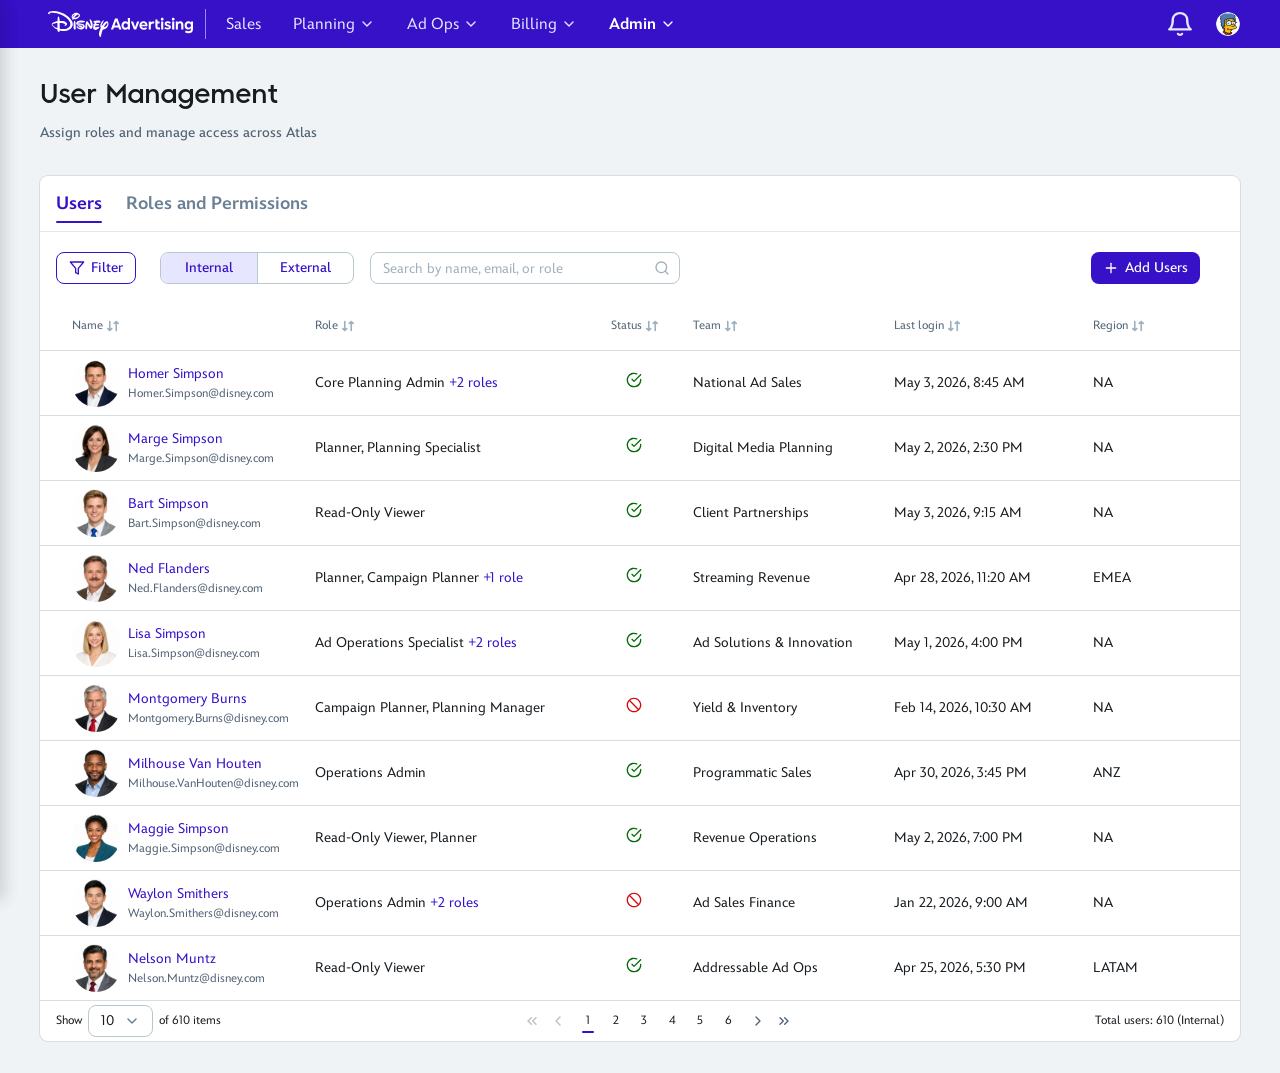
==== public/index.html @ 39c51e2f "Update IAM users and roles table layouts Co-authored-by: Cursor <cursoragent@cursor.com>" ====
<!DOCTYPE html>
<html lang="en">
<head>
  <meta charset="UTF-8">
  <meta name="viewport" content="width=device-width, initial-scale=1.0">
  <title>Atlas — User Management</title>
  <script>
    (function () {
      try {
        var t = localStorage.getItem("atlas:theme");
        /* Any non-"light" value becomes the data-theme attribute (e.g. "dark",
           "ads-preview"). "light" or missing leaves the attribute off so
           :root (EDL Light) defaults apply. This is an additive broadening of
           the previous dark-only bootstrap; EDL Light and EDL Dark behavior
           are unchanged. */
        if (t && t !== "light") document.documentElement.setAttribute("data-theme", t);
      } catch (e) {}
    })();
  </script>
  <!-- Open Sans — ADS Preview typography only. EDL Light/Dark continue
       to use InspireTWDC / MultiplaneTWDC Display via the :root --ff token.
       The font only becomes active when [data-theme="ads-preview"] remaps
       --ff to the Open Sans stack; under EDL themes this is inert weight in
       the cache and never renders. preconnect hints shave off the TLS round
       trip when a user first switches to ADS Preview. -->
  <link rel="preconnect" href="https://fonts.googleapis.com">
  <link rel="preconnect" href="https://fonts.gstatic.com" crossorigin>
  <link rel="stylesheet" href="https://fonts.googleapis.com/css2?family=Open+Sans:wght@400;500;600;700&display=swap">
  <link rel="stylesheet" href="styles.css?v=20260424scrollsubtle1">
</head>
<body>

<!-- ═══ NAV ═══ -->
<nav class="nav">
  <div class="nav-l">
    <div class="nav-mod">
      <div class="nav-logo-group">
        <a href="slides.html" class="nav-logo-link" aria-label="Open IAM executive introduction (slides)">
          <img src="nav/logo.svg" alt="Disney Advertising" class="nav-logo-img">
        </a>
        <span class="nav-divider"></span>
      </div>
      <a href="#" class="nav-a">Sales</a>
      <a href="#" class="nav-a">Planning <svg class="nav-chev" width="16" height="16" viewBox="0 0 24 24" fill="none" stroke="currentColor" stroke-width="2" stroke-linecap="round" stroke-linejoin="round"><polyline points="6 9 12 15 18 9"/></svg></a>
      <a href="#" class="nav-a">Ad Ops <svg class="nav-chev" width="16" height="16" viewBox="0 0 24 24" fill="none" stroke="currentColor" stroke-width="2" stroke-linecap="round" stroke-linejoin="round"><polyline points="6 9 12 15 18 9"/></svg></a>
      <a href="#" class="nav-a">Billing <svg class="nav-chev" width="16" height="16" viewBox="0 0 24 24" fill="none" stroke="currentColor" stroke-width="2" stroke-linecap="round" stroke-linejoin="round"><polyline points="6 9 12 15 18 9"/></svg></a>
      <a href="#" class="nav-a on">Admin <svg class="nav-chev" width="16" height="16" viewBox="0 0 24 24" fill="none" stroke="currentColor" stroke-width="2" stroke-linecap="round" stroke-linejoin="round"><polyline points="6 9 12 15 18 9"/></svg></a>
    </div>
  </div>
  <div class="nav-r">
    <!-- ADS-Preview-only search pill. Hidden via CSS under EDL Light/Dark
         (`display:none`) so it never affects those themes. Non-functional
         decoration (readonly + tabindex="-1") — this is a visual preview
         of the ADS search field, not wired to any search behavior. -->
    <div class="ads-nav-search" aria-hidden="true">
      <svg class="ads-nav-search-ico" width="16" height="16" viewBox="0 0 24 24" fill="none" stroke="currentColor" stroke-width="2" stroke-linecap="round" stroke-linejoin="round" aria-hidden="true"><circle cx="11" cy="11" r="8"/><line x1="21" y1="21" x2="16.65" y2="16.65"/></svg>
      <input type="text" class="ads-nav-search-inp" placeholder="Search" readonly tabindex="-1" aria-label="Search (preview only)">
    </div>
    <button class="nav-r-btn" aria-label="Notifications"><img src="nav/bell.svg" alt="" width="24" height="24"></button>
    <div class="user-menu" id="userMenu">
      <button class="nav-r-btn" id="userMenuTrigger" aria-label="User menu" aria-haspopup="menu" aria-expanded="false"><img src="nav/avatar.png" alt="" class="nav-avatar-img"></button>
      <div class="user-menu-pop" id="userMenuPop" role="menu" aria-labelledby="userMenuTrigger">
        <div class="user-menu-hdr">
          <div class="user-menu-name">Simpson, Marge</div>
          <div class="user-menu-email">marge.simpson@disney.com</div>
        </div>
        <div class="user-menu-sep"></div>
        <div class="user-menu-row" role="menuitem" tabindex="-1">
          <span class="user-menu-label">Version</span>
          <span class="user-menu-value">1.0</span>
        </div>
        <div class="user-menu-row has-sub" id="userMenuTheme" role="menuitem" tabindex="-1" aria-haspopup="menu" aria-expanded="false">
          <span class="user-menu-label">Theme</span>
          <svg class="user-menu-chev" width="16" height="16" viewBox="0 0 24 24" fill="none" stroke="currentColor" stroke-width="2" stroke-linecap="round" stroke-linejoin="round" aria-hidden="true"><polyline points="9 18 15 12 9 6"/></svg>
          <div class="user-menu-sub" role="menu" aria-label="Theme">
            <div class="user-menu-sub-item is-selected" role="menuitemradio" aria-checked="true" data-theme="light" tabindex="-1">EDL Light</div>
            <div class="user-menu-sub-item" role="menuitemradio" aria-checked="false" data-theme="dark" tabindex="-1">EDL Dark</div>
            <div class="user-menu-sub-item" role="menuitemradio" aria-checked="false" data-theme="ads-preview" tabindex="-1">ADS Preview</div>
          </div>
        </div>
        <div class="user-menu-sep"></div>
        <div class="user-menu-row" role="menuitem" tabindex="-1" id="userMenuLogout">
          <span class="user-menu-label">Log Out</span>
        </div>
      </div>
    </div>
  </div>
</nav>

<!-- ═══ PAGE ═══ -->
<main class="page">
  <div class="hdr">
    <h1>User Management</h1>
    <p>Assign roles and manage access across Atlas</p>
  </div>

  <div class="card">
    <!-- Tabs -->
    <div class="tabs-row">
      <nav>
        <button class="tab-btn on">Users</button>
        <button class="tab-btn">Roles and Permissions</button>
      </nav>
    </div>

    <div id="usersPanel">
    <!-- Toolbar -->
    <div class="tbar">
      <div class="tbar-l">
        <button class="btn-std">
          <svg width="16" height="16" viewBox="0 0 24 24" fill="none" stroke="currentColor" stroke-width="2" stroke-linecap="round" stroke-linejoin="round"><polygon points="22 3 2 3 10 12.46 10 19 14 21 14 12.46 22 3"/></svg>
          Filter
        </button>
        <div class="seg-ctrl" id="userViewToggle" role="group" aria-label="User type">
          <button class="seg-btn on" data-view="internal">Internal</button>
          <button class="seg-btn" data-view="external">External</button>
        </div>
        <div class="search" id="searchWrap">
          <input type="text" id="searchInput" placeholder="Search by name, email, or role" autocomplete="off">
          <svg class="search-ico" id="searchIco" width="16" height="16" viewBox="0 0 24 24" fill="none" stroke="#9EB0BD" stroke-width="2" stroke-linecap="round" stroke-linejoin="round"><circle cx="11" cy="11" r="8"/><line x1="21" y1="21" x2="16.65" y2="16.65"/></svg>
          <button type="button" class="search-clear hidden" id="searchClear" aria-label="Clear search"><svg width="14" height="14" viewBox="0 0 24 24" fill="none" stroke="currentColor" stroke-width="2" stroke-linecap="round" stroke-linejoin="round"><line x1="18" y1="6" x2="6" y2="18"/><line x1="6" y1="6" x2="18" y2="18"/></svg></button>
          <div class="search-dropdown" id="searchDropdown">
            <div id="searchDDContent"></div>
          </div>
        </div>
      </div>
      <button class="btn-ghost">
        <svg width="16" height="16" viewBox="0 0 24 24" fill="none" stroke="currentColor" stroke-width="2" stroke-linecap="round" stroke-linejoin="round"><line x1="12" y1="5" x2="12" y2="19"/><line x1="5" y1="12" x2="19" y2="12"/></svg>
        Add Users
      </button>
    </div>

    <!-- Table -->
    <div class="tbl-wrap">
      <table class="tbl" id="usersTable">
        <colgroup id="usersColgroup">
          <col data-u-col="nm">
          <col data-u-col="em">
          <col data-u-col="rl">
          <col data-u-col="st">
          <col data-u-col="tm">
          <col data-u-col="ct">
          <col data-u-col="ll">
          <col data-u-col="rg">
        </colgroup>
        <thead>
          <tr>
            <th class="c-nm" data-sort="name"><div class="th-inner"><span>Name</span><svg class="sort-ico" width="12" height="12" viewBox="0 0 9.25 8.25" fill="none"><path class="sort-dn" d="M2.125 0C2.47 0 2.75.28 2.75.625V6.116l.433-.433a.625.625 0 0 1 .884.884l-1.5 1.5a.625.625 0 0 1-.884 0l-1.5-1.5a.625.625 0 0 1 .884-.884L1.5 6.116V.625C1.5.28 1.78 0 2.125 0Z"/><path class="sort-up" d="M7.125 0c.166 0 .325.066.442.183l1.5 1.5a.625.625 0 0 1-.884.884L7.75 2.134V7.625a.625.625 0 0 1-1.25 0V2.134l-.433.433a.625.625 0 0 1-.884-.884l1.5-1.5A.625.625 0 0 1 7.125 0Z"/></svg></div></th>
            <th class="c-em" data-sort="email"><div class="th-inner"><span>Email</span><svg class="sort-ico" width="12" height="12" viewBox="0 0 9.25 8.25" fill="none"><path class="sort-dn" d="M2.125 0C2.47 0 2.75.28 2.75.625V6.116l.433-.433a.625.625 0 0 1 .884.884l-1.5 1.5a.625.625 0 0 1-.884 0l-1.5-1.5a.625.625 0 0 1 .884-.884L1.5 6.116V.625C1.5.28 1.78 0 2.125 0Z"/><path class="sort-up" d="M7.125 0c.166 0 .325.066.442.183l1.5 1.5a.625.625 0 0 1-.884.884L7.75 2.134V7.625a.625.625 0 0 1-1.25 0V2.134l-.433.433a.625.625 0 0 1-.884-.884l1.5-1.5A.625.625 0 0 1 7.125 0Z"/></svg></div></th>
            <th class="c-rl" data-sort="role"><div class="th-inner"><span>Role</span><svg class="sort-ico" width="12" height="12" viewBox="0 0 9.25 8.25" fill="none"><path class="sort-dn" d="M2.125 0C2.47 0 2.75.28 2.75.625V6.116l.433-.433a.625.625 0 0 1 .884.884l-1.5 1.5a.625.625 0 0 1-.884 0l-1.5-1.5a.625.625 0 0 1 .884-.884L1.5 6.116V.625C1.5.28 1.78 0 2.125 0Z"/><path class="sort-up" d="M7.125 0c.166 0 .325.066.442.183l1.5 1.5a.625.625 0 0 1-.884.884L7.75 2.134V7.625a.625.625 0 0 1-1.25 0V2.134l-.433.433a.625.625 0 0 1-.884-.884l1.5-1.5A.625.625 0 0 1 7.125 0Z"/></svg></div></th>
            <th class="c-st" data-sort="status"><div class="th-inner"><span>Status</span><svg class="sort-ico" width="12" height="12" viewBox="0 0 9.25 8.25" fill="none"><path class="sort-dn" d="M2.125 0C2.47 0 2.75.28 2.75.625V6.116l.433-.433a.625.625 0 0 1 .884.884l-1.5 1.5a.625.625 0 0 1-.884 0l-1.5-1.5a.625.625 0 0 1 .884-.884L1.5 6.116V.625C1.5.28 1.78 0 2.125 0Z"/><path class="sort-up" d="M7.125 0c.166 0 .325.066.442.183l1.5 1.5a.625.625 0 0 1-.884.884L7.75 2.134V7.625a.625.625 0 0 1-1.25 0V2.134l-.433.433a.625.625 0 0 1-.884-.884l1.5-1.5A.625.625 0 0 1 7.125 0Z"/></svg></div></th>
            <th class="c-tm" data-sort="team"><div class="th-inner"><span>Team</span><svg class="sort-ico" width="12" height="12" viewBox="0 0 9.25 8.25" fill="none"><path class="sort-dn" d="M2.125 0C2.47 0 2.75.28 2.75.625V6.116l.433-.433a.625.625 0 0 1 .884.884l-1.5 1.5a.625.625 0 0 1-.884 0l-1.5-1.5a.625.625 0 0 1 .884-.884L1.5 6.116V.625C1.5.28 1.78 0 2.125 0Z"/><path class="sort-up" d="M7.125 0c.166 0 .325.066.442.183l1.5 1.5a.625.625 0 0 1-.884.884L7.75 2.134V7.625a.625.625 0 0 1-1.25 0V2.134l-.433.433a.625.625 0 0 1-.884-.884l1.5-1.5A.625.625 0 0 1 7.125 0Z"/></svg></div></th>
            <th class="c-ct" data-sort="title"><div class="th-inner"><span>Company Title/ Role</span><svg class="sort-ico" width="12" height="12" viewBox="0 0 9.25 8.25" fill="none"><path class="sort-dn" d="M2.125 0C2.47 0 2.75.28 2.75.625V6.116l.433-.433a.625.625 0 0 1 .884.884l-1.5 1.5a.625.625 0 0 1-.884 0l-1.5-1.5a.625.625 0 0 1 .884-.884L1.5 6.116V.625C1.5.28 1.78 0 2.125 0Z"/><path class="sort-up" d="M7.125 0c.166 0 .325.066.442.183l1.5 1.5a.625.625 0 0 1-.884.884L7.75 2.134V7.625a.625.625 0 0 1-1.25 0V2.134l-.433.433a.625.625 0 0 1-.884-.884l1.5-1.5A.625.625 0 0 1 7.125 0Z"/></svg></div></th>
            <th class="c-ll" data-sort="lastLogin"><div class="th-inner"><span>Last login</span><svg class="sort-ico" width="12" height="12" viewBox="0 0 9.25 8.25" fill="none"><path class="sort-dn" d="M2.125 0C2.47 0 2.75.28 2.75.625V6.116l.433-.433a.625.625 0 0 1 .884.884l-1.5 1.5a.625.625 0 0 1-.884 0l-1.5-1.5a.625.625 0 0 1 .884-.884L1.5 6.116V.625C1.5.28 1.78 0 2.125 0Z"/><path class="sort-up" d="M7.125 0c.166 0 .325.066.442.183l1.5 1.5a.625.625 0 0 1-.884.884L7.75 2.134V7.625a.625.625 0 0 1-1.25 0V2.134l-.433.433a.625.625 0 0 1-.884-.884l1.5-1.5A.625.625 0 0 1 7.125 0Z"/></svg></div></th>
            <th class="c-rg" data-sort="region"><div class="th-inner"><span>Region</span><svg class="sort-ico" width="12" height="12" viewBox="0 0 9.25 8.25" fill="none"><path class="sort-dn" d="M2.125 0C2.47 0 2.75.28 2.75.625V6.116l.433-.433a.625.625 0 0 1 .884.884l-1.5 1.5a.625.625 0 0 1-.884 0l-1.5-1.5a.625.625 0 0 1 .884-.884L1.5 6.116V.625C1.5.28 1.78 0 2.125 0Z"/><path class="sort-up" d="M7.125 0c.166 0 .325.066.442.183l1.5 1.5a.625.625 0 0 1-.884.884L7.75 2.134V7.625a.625.625 0 0 1-1.25 0V2.134l-.433.433a.625.625 0 0 1-.884-.884l1.5-1.5A.625.625 0 0 1 7.125 0Z"/></svg></div></th>
          </tr>
        </thead>
        <tbody id="tbody"></tbody>
      </table>
    </div>

    <!-- Pagination -->
    <div class="pgn">
        <div class="pgn-show">
        <span class="pgn-lbl">Show</span>
        <div class="pgn-sel-wrap">
          <div class="cr-dd pgn-dd" id="usersPageSizeDD">
            <button type="button" class="cr-dd-trigger" id="usersPageSizeTrigger" aria-haspopup="listbox" aria-expanded="false" aria-controls="usersPageSizeMenu">
              <span class="cr-dd-value" id="usersPageSizeValue">10</span>
              <svg class="cr-dd-chev" width="16" height="16" viewBox="0 0 16 16" fill="none" aria-hidden="true"><path d="M4 6l4 4 4-4" stroke="currentColor" stroke-width="1.5" stroke-linecap="round" stroke-linejoin="round"/></svg>
            </button>
            <div class="cr-dd-menu" id="usersPageSizeMenu" role="listbox" aria-label="Rows per page"></div>
          </div>
        </div>
        <span class="pgn-lbl">of 610 items</span>
      </div>
      <div class="pgn-pages">
        <button class="pg-nav off" aria-label="First"><svg width="16" height="16" viewBox="0 0 24 24" fill="none" stroke="currentColor" stroke-width="2" stroke-linecap="round" stroke-linejoin="round"><polyline points="11 17 6 12 11 7"/><polyline points="18 17 13 12 18 7"/></svg></button>
        <button class="pg-nav off" aria-label="Prev"><svg width="16" height="16" viewBox="0 0 24 24" fill="none" stroke="currentColor" stroke-width="2" stroke-linecap="round" stroke-linejoin="round"><polyline points="15 18 9 12 15 6"/></svg></button>
        <div class="pg-nums">
          <button class="pg-n on">1</button>
          <button class="pg-n">2</button>
          <button class="pg-n">3</button>
          <span class="pg-dots">…</span>
          <button class="pg-n">10</button>
        </div>
        <button class="pg-nav" aria-label="Next"><svg width="16" height="16" viewBox="0 0 24 24" fill="none" stroke="currentColor" stroke-width="2" stroke-linecap="round" stroke-linejoin="round"><polyline points="9 18 15 12 9 6"/></svg></button>
        <button class="pg-nav" aria-label="Last"><svg width="16" height="16" viewBox="0 0 24 24" fill="none" stroke="currentColor" stroke-width="2" stroke-linecap="round" stroke-linejoin="round"><polyline points="13 17 18 12 13 7"/><polyline points="6 17 11 12 6 7"/></svg></button>
      </div>
      <div class="pgn-jump">
        <span class="pgn-lbl" id="usersTotalLabel">Total users: 610</span>
      </div>
    </div>
    </div>

    <div id="rolesPanel" style="display:none">
      <div class="tbar">
        <div class="tbar-l">
          <button class="btn-std" id="rpFilterBtn">
            <svg width="16" height="16" viewBox="0 0 24 24" fill="none" stroke="currentColor" stroke-width="2" stroke-linecap="round" stroke-linejoin="round"><polygon points="22 3 2 3 10 12.46 10 19 14 21 14 12.46 22 3"/></svg>
            Filter
          </button>
          <div class="search" id="rpSearchWrap">
            <input type="text" id="rpSearchInput" placeholder="Search by role name or description" autocomplete="off">
            <svg class="search-ico" id="rpSearchIco" width="16" height="16" viewBox="0 0 24 24" fill="none" stroke="#9EB0BD" stroke-width="2" stroke-linecap="round" stroke-linejoin="round"><circle cx="11" cy="11" r="8"/><line x1="21" y1="21" x2="16.65" y2="16.65"/></svg>
            <button type="button" class="search-clear hidden" id="rpSearchClear" aria-label="Clear search"><svg width="14" height="14" viewBox="0 0 24 24" fill="none" stroke="currentColor" stroke-width="2" stroke-linecap="round" stroke-linejoin="round"><line x1="18" y1="6" x2="6" y2="18"/><line x1="6" y1="6" x2="18" y2="18"/></svg></button>
          </div>
        </div>
        <button class="btn-ghost">
          <svg width="16" height="16" viewBox="0 0 24 24" fill="none" stroke="currentColor" stroke-width="2" stroke-linecap="round" stroke-linejoin="round"><line x1="12" y1="5" x2="12" y2="19"/><line x1="5" y1="12" x2="19" y2="12"/></svg>
          Create Role
        </button>
      </div>

      <div class="tbl-wrap">
        <table class="tbl rp-tbl" id="rpTable">
          <colgroup id="rpColgroup">
            <col data-rp-col="role">
            <col data-rp-col="func">
            <col data-rp-col="by">
            <col data-rp-col="date">
          </colgroup>
          <thead>
            <tr>
              <th class="rp-role" data-rp-sort="role"><div class="th-inner"><span>Role</span><svg class="sort-ico" width="12" height="12" viewBox="0 0 9.25 8.25" fill="none"><path class="sort-dn" d="M2.125 0C2.47 0 2.75.28 2.75.625V6.116l.433-.433a.625.625 0 0 1 .884.884l-1.5 1.5a.625.625 0 0 1-.884 0l-1.5-1.5a.625.625 0 0 1 .884-.884L1.5 6.116V.625C1.5.28 1.78 0 2.125 0Z"/><path class="sort-up" d="M7.125 0c.166 0 .325.066.442.183l1.5 1.5a.625.625 0 0 1-.884.884L7.75 2.134V7.625a.625.625 0 0 1-1.25 0V2.134l-.433.433a.625.625 0 0 1-.884-.884l1.5-1.5A.625.625 0 0 1 7.125 0Z"/></svg></div></th>
              <th class="rp-func" data-rp-sort="functions"><div class="th-inner"><span>Functions</span><svg class="sort-ico" width="12" height="12" viewBox="0 0 9.25 8.25" fill="none"><path class="sort-dn" d="M2.125 0C2.47 0 2.75.28 2.75.625V6.116l.433-.433a.625.625 0 0 1 .884.884l-1.5 1.5a.625.625 0 0 1-.884 0l-1.5-1.5a.625.625 0 0 1 .884-.884L1.5 6.116V.625C1.5.28 1.78 0 2.125 0Z"/><path class="sort-up" d="M7.125 0c.166 0 .325.066.442.183l1.5 1.5a.625.625 0 0 1-.884.884L7.75 2.134V7.625a.625.625 0 0 1-1.25 0V2.134l-.433.433a.625.625 0 0 1-.884-.884l1.5-1.5A.625.625 0 0 1 7.125 0Z"/></svg></div></th>
              <th class="rp-by" data-rp-sort="createdBy"><div class="th-inner"><span>Created By</span><svg class="sort-ico" width="12" height="12" viewBox="0 0 9.25 8.25" fill="none"><path class="sort-dn" d="M2.125 0C2.47 0 2.75.28 2.75.625V6.116l.433-.433a.625.625 0 0 1 .884.884l-1.5 1.5a.625.625 0 0 1-.884 0l-1.5-1.5a.625.625 0 0 1 .884-.884L1.5 6.116V.625C1.5.28 1.78 0 2.125 0Z"/><path class="sort-up" d="M7.125 0c.166 0 .325.066.442.183l1.5 1.5a.625.625 0 0 1-.884.884L7.75 2.134V7.625a.625.625 0 0 1-1.25 0V2.134l-.433.433a.625.625 0 0 1-.884-.884l1.5-1.5A.625.625 0 0 1 7.125 0Z"/></svg></div></th>
              <th class="rp-date" data-rp-sort="createDate"><div class="th-inner"><span>Create Date</span><svg class="sort-ico" width="12" height="12" viewBox="0 0 9.25 8.25" fill="none"><path class="sort-dn" d="M2.125 0C2.47 0 2.75.28 2.75.625V6.116l.433-.433a.625.625 0 0 1 .884.884l-1.5 1.5a.625.625 0 0 1-.884 0l-1.5-1.5a.625.625 0 0 1 .884-.884L1.5 6.116V.625C1.5.28 1.78 0 2.125 0Z"/><path class="sort-up" d="M7.125 0c.166 0 .325.066.442.183l1.5 1.5a.625.625 0 0 1-.884.884L7.75 2.134V7.625a.625.625 0 0 1-1.25 0V2.134l-.433.433a.625.625 0 0 1-.884-.884l1.5-1.5A.625.625 0 0 1 7.125 0Z"/></svg></div></th>
            </tr>
          </thead>
          <tbody id="rpTbody"></tbody>
        </table>
      </div>

      <div class="pgn" id="rpPgn">
        <div class="pgn-show">
          <span class="pgn-lbl">Show</span>
          <div class="pgn-sel-wrap">
            <div class="cr-dd pgn-dd" id="rpPageSizeDD">
              <button type="button" class="cr-dd-trigger" id="rpPageSizeTrigger" aria-haspopup="listbox" aria-expanded="false" aria-controls="rpPageSizeMenu">
                <span class="cr-dd-value" id="rpPageSizeValue">10</span>
                <svg class="cr-dd-chev" width="16" height="16" viewBox="0 0 16 16" fill="none" aria-hidden="true"><path d="M4 6l4 4 4-4" stroke="currentColor" stroke-width="1.5" stroke-linecap="round" stroke-linejoin="round"/></svg>
              </button>
              <div class="cr-dd-menu" id="rpPageSizeMenu" role="listbox" aria-label="Rows per page"></div>
            </div>
          </div>
          <span class="pgn-lbl" id="rpItemCount">of 11 items</span>
        </div>
        <div class="pgn-pages" id="rpPgnPages">
          <button class="pg-nav off" data-rp-nav="first" aria-label="First"><svg width="16" height="16" viewBox="0 0 24 24" fill="none" stroke="currentColor" stroke-width="2" stroke-linecap="round" stroke-linejoin="round"><polyline points="11 17 6 12 11 7"/><polyline points="18 17 13 12 18 7"/></svg></button>
          <button class="pg-nav off" data-rp-nav="prev" aria-label="Prev"><svg width="16" height="16" viewBox="0 0 24 24" fill="none" stroke="currentColor" stroke-width="2" stroke-linecap="round" stroke-linejoin="round"><polyline points="15 18 9 12 15 6"/></svg></button>
          <div class="pg-nums" id="rpPgNums"></div>
          <button class="pg-nav" data-rp-nav="next" aria-label="Next"><svg width="16" height="16" viewBox="0 0 24 24" fill="none" stroke="currentColor" stroke-width="2" stroke-linecap="round" stroke-linejoin="round"><polyline points="9 18 15 12 9 6"/></svg></button>
          <button class="pg-nav" data-rp-nav="last" aria-label="Last"><svg width="16" height="16" viewBox="0 0 24 24" fill="none" stroke="currentColor" stroke-width="2" stroke-linecap="round" stroke-linejoin="round"><polyline points="13 17 18 12 13 7"/><polyline points="6 17 11 12 6 7"/></svg></button>
        </div>
        <div class="pgn-jump">
          <span class="pgn-lbl" id="rpTotalLabel">Total roles: 11</span>
        </div>
      </div>
    </div>
  </div>
</main>

<!-- ═══ ADD USERS PAGE ═══ -->
<div id="addUsersPage" class="au-page" style="display:none">
  <div class="au-shell">
    <button class="au-back" id="auBack">
      <svg width="16" height="16" viewBox="0 0 24 24" fill="none" stroke="currentColor" stroke-width="2" stroke-linecap="round" stroke-linejoin="round" aria-hidden="true"><polyline points="15 18 9 12 15 6"/></svg>
      Back to users
    </button>

    <div class="au-header">
      <div class="au-header-left">
        <h1 class="au-title" id="auPageTitle">Add users</h1>
        <p class="au-subtitle" id="auPageSubtitle">Capture user details and assign access for Atlas</p>
      </div>
      <div class="au-header-actions">
        <button type="button" class="au-remove-user-link" id="auRemoveUser" hidden>Remove User</button>
        <button class="btn-std" id="auCancel">Cancel</button>
        <button class="au-btn-save" id="auSave">Add User</button>
      </div>
    </div>

    <section class="au-card cr-card" id="auBasicCard" aria-labelledby="auBasicTitle">
      <div class="cr-section-header" data-au-toggle="basic" role="button" tabindex="0" aria-expanded="true">
        <svg class="cr-section-chev" width="16" height="16" viewBox="0 0 24 24" fill="none" stroke="currentColor" stroke-width="2" stroke-linecap="round" stroke-linejoin="round" aria-hidden="true"><polyline points="6 9 12 15 18 9"/></svg>
        <span class="cr-section-title" id="auBasicTitle">Basic Information</span>
        <span class="cr-section-summary" id="auBasicSummary" aria-hidden="true"></span>
      </div>

      <div class="au-section-body">
      <div class="au-grid">
        <div class="au-field">
          <label class="au-label" for="auFirstName">First name<span class="au-req">*</span></label>
          <input class="au-input" id="auFirstName" type="text" placeholder="Enter first name" autocomplete="off">
        </div>
        <div class="au-field">
          <label class="au-label" for="auLastName">Last name<span class="au-req">*</span></label>
          <input class="au-input" id="auLastName" type="text" placeholder="Enter last name" autocomplete="off">
        </div>
        <div class="au-field">
          <label class="au-label" for="auPreferredName">Preferred name
            <svg class="au-info" width="14" height="14" viewBox="0 0 24 24" fill="none" stroke="currentColor" stroke-width="2" stroke-linecap="round" stroke-linejoin="round" aria-hidden="true"><circle cx="12" cy="12" r="10"/><line x1="12" y1="16" x2="12" y2="12"/><line x1="12" y1="8" x2="12.01" y2="8"/></svg>
          </label>
          <input class="au-input" id="auPreferredName" type="text" placeholder="Enter preferred name" autocomplete="off">
        </div>

        <div class="au-field">
          <label class="au-label" for="auEmail">Email<span class="au-req">*</span>
            <svg class="au-info" width="14" height="14" viewBox="0 0 24 24" fill="none" stroke="currentColor" stroke-width="2" stroke-linecap="round" stroke-linejoin="round" aria-hidden="true"><circle cx="12" cy="12" r="10"/><line x1="12" y1="16" x2="12" y2="12"/><line x1="12" y1="8" x2="12.01" y2="8"/></svg>
          </label>
          <input class="au-input" id="auEmail" type="email" placeholder="example@disney.com" autocomplete="off">
        </div>
        <div class="au-field">
          <label class="au-label" for="auRegionCombo-ctl">Region<span class="au-req">*</span>
            <svg class="au-info" width="14" height="14" viewBox="0 0 24 24" fill="none" stroke="currentColor" stroke-width="2" stroke-linecap="round" stroke-linejoin="round" aria-hidden="true"><circle cx="12" cy="12" r="10"/><line x1="12" y1="16" x2="12" y2="12"/><line x1="12" y1="8" x2="12.01" y2="8"/></svg>
          </label>
          <input type="hidden" id="auRegion" value="NA">
          <div class="edl-combo au-field-dd" id="auRegionCombo" aria-label="Region"></div>
        </div>
        <div class="au-field">
          <label class="au-label" for="auTimezoneCombo-ctl">Timezone<span class="au-req">*</span>
            <svg class="au-info" width="14" height="14" viewBox="0 0 24 24" fill="none" stroke="currentColor" stroke-width="2" stroke-linecap="round" stroke-linejoin="round" aria-hidden="true"><circle cx="12" cy="12" r="10"/><line x1="12" y1="16" x2="12" y2="12"/><line x1="12" y1="8" x2="12.01" y2="8"/></svg>
          </label>
          <input type="hidden" id="auTimezone" value="America/New_York">
          <div class="edl-combo au-field-dd" id="auTimezoneCombo" aria-label="Timezone"></div>
        </div>

        <div class="au-field">
          <label class="au-label" for="auTeamCombo-ctl">Team</label>
          <input type="hidden" id="auTeam" value="">
          <div class="edl-combo au-field-dd" id="auTeamCombo" aria-label="Team"></div>
        </div>
        <div class="au-field au-field-status">
          <label class="au-label" id="auStatusLabel" for="auStatusValue">Status<span class="au-req">*</span></label>
          <div class="au-status-seg" id="auStatusSeg" role="radiogroup" aria-labelledby="auStatusLabel">
            <button type="button" class="au-status-opt is-selected" data-au-status="Active" aria-pressed="true">Active</button>
            <button type="button" class="au-status-opt" data-au-status="Inactive" aria-pressed="false">Inactive</button>
          </div>
          <input type="hidden" id="auStatusValue" value="Active" required>
        </div>
        <div class="au-field au-profile-field">
          <label class="au-label">Profile picture</label>
          <p class="au-profile-sync-note">Synced from Disney Rostr when available.</p>
        </div>
      </div>
      </div>
    </section>

    <section class="au-card cr-card au-access-card" id="auRolesCard" aria-labelledby="auRolesPermissionsTitle">
      <div class="cr-section-header" data-au-toggle="roles" role="button" tabindex="0" aria-expanded="true">
        <svg class="cr-section-chev" width="16" height="16" viewBox="0 0 24 24" fill="none" stroke="currentColor" stroke-width="2" stroke-linecap="round" stroke-linejoin="round" aria-hidden="true"><polyline points="6 9 12 15 18 9"/></svg>
        <span class="cr-section-title" id="auRolesPermissionsTitle">Roles &amp; Permissions</span>
        <span class="cr-section-summary" id="auRolesSummary" aria-hidden="true"></span>
      </div>

      <div class="au-section-body">
      <div class="au-field au-role-field">
        <label class="au-label" for="auRoleCombo-ctl">Assign Roles<span class="au-req">*</span></label>
        <div class="au-role-row">
          <div class="au-role-dd-field">
            <div class="edl-combo au-field-dd" id="auRoleCombo" aria-label="Roles"></div>
          </div>
          <button class="au-btn-add" id="auRoleAdd" type="button">Add</button>
        </div>
      </div>

      <div class="au-role-cards" id="auRoleCards"></div>
      </div>
    </section>
  </div>
</div>

<!-- ═══ CREATE ROLE PAGE ═══ -->
<div id="createRolePage" class="cr-page" style="display:none">
  <div class="cr-shell">
    <button class="cr-back" id="crBack">
      <svg width="16" height="16" viewBox="0 0 24 24" fill="none" stroke="currentColor" stroke-width="2" stroke-linecap="round" stroke-linejoin="round"><polyline points="15 18 9 12 15 6"/></svg>
      Back to Roles and Permissions
    </button>

    <div class="cr-header">
      <div class="cr-header-left">
        <h1 class="cr-title">Create Role</h1>
        <p class="cr-subtitle">Define roles details, assign functions and manage access settings</p>
      </div>
      <div class="cr-header-actions">
        <button class="cr-btn-remove" id="crRemove" type="button" hidden>
          <span>Remove Role</span>
        </button>
        <button class="btn-std" id="crCancel">Cancel</button>
        <button class="cr-btn-save" id="crSave" disabled>Save Role</button>
      </div>
    </div>

    <!-- Basic Information Card -->
    <div class="cr-card" id="crBasicCard">
      <div class="cr-section-header" data-cr-toggle="basic" role="button" tabindex="0" aria-expanded="true">
        <svg class="cr-section-chev" width="16" height="16" viewBox="0 0 24 24" fill="none" stroke="currentColor" stroke-width="2" stroke-linecap="round" stroke-linejoin="round"><polyline points="6 9 12 15 18 9"/></svg>
        <span class="cr-section-title">Basic Information</span>
        <span class="cr-section-summary" id="crBasicSummary" aria-hidden="true"></span>
      </div>

      <div class="cr-field">
        <label class="cr-label">Role Name <span class="cr-req">*</span></label>
        <input type="text" class="cr-input" id="crRoleName" placeholder="Enter Role Name" autocomplete="off">
      </div>

      <div class="cr-field">
        <label class="cr-label">Description</label>
        <textarea class="cr-textarea" id="crDescription" placeholder="A brief summary of the role and its primary audience"></textarea>
      </div>

      <div class="cr-field">
        <label class="cr-label">Data Accessibility <span class="cr-req">*</span></label>
        <div class="cr-checkbox-row">
          <label class="cr-checkbox-item">
            <input type="checkbox" class="cr-check" name="dataAccess" value="sensitive" checked>
            <span class="cr-check-label">Sensitive Data Access</span>
          </label>
          <label class="cr-checkbox-item">
            <input type="checkbox" class="cr-check" name="dataAccess" value="regional" checked>
            <span class="cr-check-label">Regional Data Access</span>
          </label>
        </div>
      </div>
    </div>

    <!-- Permissions Card -->
    <div class="cr-card" id="crFuncsCard">
      <div class="cr-section-header" data-cr-toggle="functions" role="button" tabindex="0" aria-expanded="true">
        <svg class="cr-section-chev" width="16" height="16" viewBox="0 0 24 24" fill="none" stroke="currentColor" stroke-width="2" stroke-linecap="round" stroke-linejoin="round"><polyline points="6 9 12 15 18 9"/></svg>
        <span class="cr-section-title" id="crFunctionsTitle">Permissions (0 Selected)</span>
        <span class="cr-section-summary" id="crFuncsSummary" aria-hidden="true"></span>
      </div>

      <div class="cr-field cr-app-row">
        <div class="cr-app-row-field">
          <label class="cr-label">Add application <span class="cr-req">*</span></label>
          <div class="cr-dd" id="crAppDD">
            <button type="button" class="cr-dd-trigger" id="crAppTrigger" aria-haspopup="listbox" aria-expanded="false" aria-controls="crAppMenu">
              <span class="cr-dd-value" id="crAppValue">Select Application</span>
              <svg class="cr-dd-chev" width="16" height="16" viewBox="0 0 16 16" fill="none"><path d="M4 6l4 4 4-4" stroke="currentColor" stroke-width="1.5" stroke-linecap="round" stroke-linejoin="round"/></svg>
            </button>
          </div>
        </div>
        <button type="button" class="cr-btn-add" id="crAddBtn" disabled>
          <svg width="14" height="14" viewBox="0 0 16 16" fill="none" aria-hidden="true"><path d="M8 3v10M3 8h10" stroke="currentColor" stroke-width="1.75" stroke-linecap="round"/></svg>
          Add
        </button>
      </div>

      <!-- Applications sections container (populated by JS) -->
      <div class="cr-perms-content" id="crPermsContent" style="display:none"></div>
    </div>
  </div>
</div>

<!-- ═══ FILTER DRAWER ═══ -->
<div class="flt-overlay" id="fltOverlay"></div>
<aside class="flt-drawer" id="fltDrawer">
  <div class="flt-header">
    <h2 class="flt-title">Filters</h2>
    <button class="flt-close" id="fltClose" aria-label="Close filters">
      <svg width="16" height="16" viewBox="0 0 24 24" fill="none" stroke="currentColor" stroke-width="2" stroke-linecap="round" stroke-linejoin="round"><line x1="18" y1="6" x2="6" y2="18"/><line x1="6" y1="6" x2="18" y2="18"/></svg>
    </button>
  </div>
  <div class="flt-body">
    <div class="flt-field">
      <label class="flt-label">Name</label>
      <div class="flt-input-wrap">
        <input type="text" class="flt-input" id="fltName" placeholder="Search name">
        <button type="button" class="flt-input-clear hidden" aria-label="Clear name" data-for="fltName"><svg width="12" height="12" viewBox="0 0 24 24" fill="none" stroke="currentColor" stroke-width="2" stroke-linecap="round" stroke-linejoin="round"><line x1="18" y1="6" x2="6" y2="18"/><line x1="6" y1="6" x2="18" y2="18"/></svg></button>
      </div>
    </div>
    <div class="flt-field">
      <label class="flt-label">Email</label>
      <div class="flt-input-wrap">
        <input type="text" class="flt-input" id="fltEmail" placeholder="Search email">
        <button type="button" class="flt-input-clear hidden" aria-label="Clear email" data-for="fltEmail"><svg width="12" height="12" viewBox="0 0 24 24" fill="none" stroke="currentColor" stroke-width="2" stroke-linecap="round" stroke-linejoin="round"><line x1="18" y1="6" x2="6" y2="18"/><line x1="6" y1="6" x2="18" y2="18"/></svg></button>
      </div>
    </div>
    <div class="flt-field">
      <label class="flt-label">Role</label>
      <div class="edl-combo" id="roleCombo"></div>
    </div>
    <div class="flt-field">
      <label class="flt-label">Status</label>
      <div class="edl-combo" id="statusCombo"></div>
    </div>
    <div class="flt-field">
      <label class="flt-label">Team</label>
      <div class="flt-input-wrap">
        <input type="text" class="flt-input" id="fltTeam" placeholder="Search team">
        <button type="button" class="flt-input-clear hidden" aria-label="Clear team" data-for="fltTeam"><svg width="12" height="12" viewBox="0 0 24 24" fill="none" stroke="currentColor" stroke-width="2" stroke-linecap="round" stroke-linejoin="round"><line x1="18" y1="6" x2="6" y2="18"/><line x1="6" y1="6" x2="18" y2="18"/></svg></button>
      </div>
    </div>
    <div class="flt-field">
      <label class="flt-label">Region</label>
      <div class="edl-combo" id="regionCombo"></div>
    </div>
  </div>
  <div class="flt-footer">
    <button class="flt-btn-reset" id="fltReset">Reset Filters</button>
    <div class="flt-footer-r">
      <button class="flt-btn-cancel" id="fltCancel">Cancel</button>
      <button class="flt-btn-apply" id="fltApply">Apply</button>
    </div>
  </div>
</aside>

<!-- ═══ ROLES & PERMISSIONS FILTER DRAWER ═══
     Structural twin of #fltDrawer above — same .flt-* classes, same .edl-combo
     component, same header / body / footer rhythm. Only the fields + IDs
     change. No new CSS is introduced; the drawer inherits every EDL token. -->
<div class="flt-overlay" id="rpFltOverlay"></div>
<aside class="flt-drawer" id="rpFltDrawer">
  <div class="flt-header">
    <h2 class="flt-title">Filters</h2>
    <button class="flt-close" id="rpFltClose" aria-label="Close filters">
      <svg width="16" height="16" viewBox="0 0 24 24" fill="none" stroke="currentColor" stroke-width="2" stroke-linecap="round" stroke-linejoin="round"><line x1="18" y1="6" x2="6" y2="18"/><line x1="6" y1="6" x2="18" y2="18"/></svg>
    </button>
  </div>
  <div class="flt-body">
    <div class="flt-field">
      <label class="flt-label">Role</label>
      <div class="flt-input-wrap">
        <input type="text" class="flt-input" id="rpFltRole" placeholder="Search role name">
        <button type="button" class="flt-input-clear hidden" aria-label="Clear role" data-for="rpFltRole"><svg width="12" height="12" viewBox="0 0 24 24" fill="none" stroke="currentColor" stroke-width="2" stroke-linecap="round" stroke-linejoin="round"><line x1="18" y1="6" x2="6" y2="18"/><line x1="6" y1="6" x2="18" y2="18"/></svg></button>
      </div>
    </div>
    <div class="flt-field">
      <label class="flt-label">Description</label>
      <div class="flt-input-wrap">
        <input type="text" class="flt-input" id="rpFltDesc" placeholder="Search description">
        <button type="button" class="flt-input-clear hidden" aria-label="Clear description" data-for="rpFltDesc"><svg width="12" height="12" viewBox="0 0 24 24" fill="none" stroke="currentColor" stroke-width="2" stroke-linecap="round" stroke-linejoin="round"><line x1="18" y1="6" x2="6" y2="18"/><line x1="6" y1="6" x2="18" y2="18"/></svg></button>
      </div>
    </div>
    <div class="flt-field">
      <label class="flt-label">Functions</label>
      <div class="edl-combo" id="rpFunctionsCombo"></div>
    </div>
    <div class="flt-field">
      <label class="flt-label">Created By</label>
      <div class="edl-combo" id="rpCreatorCombo"></div>
    </div>
    <div class="flt-field">
      <label class="flt-label">Create Date</label>
      <div class="flt-input-wrap">
        <input type="date" class="flt-input" id="rpFltDate">
      </div>
    </div>
  </div>
  <div class="flt-footer">
    <button class="flt-btn-reset" id="rpFltReset">Reset Filters</button>
    <div class="flt-footer-r">
      <button class="flt-btn-cancel" id="rpFltCancel">Cancel</button>
      <button class="flt-btn-apply" id="rpFltApply">Apply</button>
    </div>
  </div>
</aside>

<!-- EDL toast container — visually matches the EDL Toast component (Figma node 15094:75972).
     Live region so screen readers announce toasts as they appear. -->
<div class="edl-toast-container" id="edlToastContainer" role="region" aria-label="Notifications" aria-live="polite"></div>

<!-- Remove Role confirmation dialog -->
<div class="cr-confirm-backdrop" id="crConfirmBackdrop" hidden>
  <div class="cr-confirm-dialog" role="dialog" aria-modal="true" aria-labelledby="crConfirmTitle" aria-describedby="crConfirmBody">
    <h2 class="cr-confirm-title" id="crConfirmTitle">Remove role?</h2>
    <p class="cr-confirm-body" id="crConfirmBody">
      Are you sure you want to remove <strong id="crConfirmRoleName">this role</strong>? This action cannot be undone.
    </p>
    <div class="cr-confirm-actions">
      <button class="btn-std" id="crConfirmCancel" type="button">Cancel</button>
      <button class="cr-btn-danger-solid" id="crConfirmRemove" type="button">Remove Role</button>
    </div>
  </div>
</div>

<!-- Remove application from role (Edit Role only — same EDL modal shell as Remove Role) -->
<div class="cr-confirm-backdrop" id="crAppRemoveBackdrop" hidden>
  <div class="cr-confirm-dialog" role="dialog" aria-modal="true" aria-labelledby="crAppRemoveTitle" aria-describedby="crAppRemoveBody">
    <h2 class="cr-confirm-title" id="crAppRemoveTitle">Remove application from role?</h2>
    <p class="cr-confirm-body" id="crAppRemoveBody">Removing this application will remove its permissions from this role. Users assigned to this role may lose access.</p>
    <div class="cr-confirm-actions">
      <button class="btn-std" id="crAppRemoveCancel" type="button">Cancel</button>
      <button class="cr-btn-danger-solid" id="crAppRemoveConfirm" type="button">Remove</button>
    </div>
  </div>
</div>

<!-- Add User: Inactive status — same EDL `.cr-confirm-*` shell as Remove Role -->
<div class="cr-confirm-backdrop" id="auInactiveConfirmBackdrop" hidden>
  <div class="cr-confirm-dialog" role="dialog" aria-modal="true" aria-labelledby="auInactiveConfirmTitle" aria-describedby="auInactiveConfirmBody">
    <h2 class="cr-confirm-title" id="auInactiveConfirmTitle">Set user as inactive?</h2>
    <p class="cr-confirm-body" id="auInactiveConfirmBody">Inactive users cannot be assigned roles, functions, or permissions in Atlas. Any selected access will be removed before this user is added.</p>
    <div class="cr-confirm-actions">
      <button class="btn-std" id="auInactiveConfirmCancel" type="button">Cancel</button>
      <button class="cr-btn-danger-solid" id="auInactiveConfirmPrimary" type="button">Set as Inactive</button>
    </div>
  </div>
</div>

<!-- Edit User: remove confirmation (Homer prototype) -->
<div class="cr-confirm-backdrop" id="auRemoveUserBackdrop" hidden>
  <div class="cr-confirm-dialog" role="dialog" aria-modal="true" aria-labelledby="auRemoveUserTitle" aria-describedby="auRemoveUserBody">
    <h2 class="cr-confirm-title" id="auRemoveUserTitle">Remove user?</h2>
    <p class="cr-confirm-body" id="auRemoveUserBody">This user will be removed from Atlas and their assigned roles and permissions will no longer apply. This action cannot be undone in this prototype session.</p>
    <div class="cr-confirm-actions">
      <button class="btn-std" id="auRemoveUserCancel" type="button">Cancel</button>
      <button class="cr-btn-danger-solid" id="auRemoveUserConfirm" type="button">Remove User</button>
    </div>
  </div>
</div>

<script src="app.js?v=20260424roletooltip1"></script>
</body>
</html>
---- public/styles.css ----
@font-face {
  font-family: 'InspireTWDC';
  font-weight: 400;
  font-style: normal;
  font-display: swap;
  src: url('./assets/fonts/InspireTWDC-Roman.woff2') format('woff2'),
       local('InspireTWDC Roman'), local('InspireTWDC-Roman'), local('Inspire TWDC Roman'), local('InspireTWDC');
}
@font-face {
  font-family: 'InspireTWDC';
  font-weight: 500;
  font-style: normal;
  font-display: swap;
  src: url('./assets/fonts/InspireTWDC-Medium.woff2') format('woff2'),
       local('InspireTWDC Medium'), local('InspireTWDC-Medium'), local('Inspire TWDC Medium');
}
@font-face {
  font-family: 'InspireTWDC';
  font-weight: 700;
  font-style: normal;
  font-display: swap;
  src: url('./assets/fonts/InspireTWDC-Heavy.woff2') format('woff2'),
       local('InspireTWDC Bold'), local('InspireTWDC-Bold'), local('Inspire TWDC Bold');
}
@font-face {
  font-family: 'InspireTWDC';
  font-weight: 800;
  font-style: normal;
  font-display: swap;
  src: url('./assets/fonts/InspireTWDC-Heavy.woff2') format('woff2'),
       local('InspireTWDC Heavy'), local('InspireTWDC-Heavy'), local('Inspire TWDC Heavy');
}
@font-face {
  font-family: 'InspireTWDC';
  font-weight: 900;
  font-style: normal;
  font-display: swap;
  src: url('./assets/fonts/InspireTWDC-Black.woff2') format('woff2'),
       local('InspireTWDC Black'), local('InspireTWDC-Black'), local('Inspire TWDC Black');
}
@font-face {
  font-family: 'MultiplaneTWDC Display';
  font-weight: 500;
  font-style: normal;
  font-display: swap;
  src: url('./assets/fonts/MultiplaneTWDC-Display-Medium.woff2') format('woff2'),
       local('MultiplaneTWDC Display Medium'), local('MultiplaneTWDC_Display-Medium'), local('MultiplaneTWDC Display');
}

:root {
  /* EDL Primary — Gray */
  --gray-95:  #171C20;
  --gray-90:  #222A30;
  --gray-80:  #3A4652;
  --gray-70:  #526374;
  --gray-60:  #6A8095;
  --gray-50:  #8498A9;
  --gray-40:  #9EB0BD;
  --gray-30:  #B8C7D0;
  --gray-20:  #D4DEE3;
  --gray-15:  #E2E9EC;
  --gray-10:  #EFF3F5;
  --gray-05:  #F7F9FA;

  /* EDL Primary — Indigo */
  --indigo-95: #231267;
  --indigo-80: #2F139F;
  --indigo-70: #3611C8;
  --indigo-60: #3B0DF2;
  --indigo-50: #5432FB;
  --indigo-40: #705CFF;
  --indigo-30: #928AFF;
  --indigo-20: #B8B8FF;
  --indigo-15: #CFCFFF;
  --indigo-10: #E6E6FF;
  --indigo-05: #F3F3FF;

  /* EDL Extended — 50 level */
  --blue-50:   #1570C8;
  --teal-50:   #00838F;
  --green-50:  #178255;
  --purple-50: #7B2CB8;
  --cyan-50:   #0B6E7A;
  --slate-50:  #5B6F80;

  /* EDL Semantic */
  --green-70:  #059D6D;
  --red-70:    #A00032;

  /* EDL Toast palette (from EDL Toast Figma spec, node 15094:75972) */
  --green-60:  #00C274;
  --red-60:    #C20031;
  --orange-70: #D26700;
  --gray-95:   #171C20;

  /* Aliases */
  --white:    #FFFFFF;
  --black:    #000000;
  --input-border: var(--border-input);
  --ff: 'InspireTWDC', 'Inspire TWDC', -apple-system, BlinkMacSystemFont, 'Segoe UI', sans-serif;

  /* ─── EDL Semantic theme tokens (Light defaults) ───
     Dark overrides live in [data-theme="dark"] below. Palette tokens above
     remain absolute colors; semantic tokens below remap to theme meaning. */

  /* Surfaces */
  --bg-app:            var(--gray-10);      /* page background behind cards */
  --bg-surface:        var(--white);        /* cards, tables, popovers, inputs */
  --bg-surface-raised: var(--white);        /* elevated dropdowns/menus */
  --bg-hover:          var(--gray-10);      /* row/button hover */
  --bg-hover-soft:     var(--gray-05);      /* softer hover */

  /* Nav */
  --nav-bg:            var(--indigo-70);
  --nav-link:          var(--indigo-10);
  --nav-link-active:   var(--white);
  --nav-divider:       var(--indigo-30);

  /* Text */
  --text-primary:      var(--gray-95);
  --text-secondary:    var(--gray-70);
  --text-muted:        var(--gray-60);
  --text-placeholder:  var(--gray-40);
  --text-on-brand:     var(--white);

  /* Borders */
  --border-subtle:     var(--gray-15);      /* hairline dividers */
  --border-default:    var(--gray-20);      /* card outline, table rows */
  --border-input:      var(--gray-30);      /* form controls */

  /* Brand / interactive */
  --brand:             var(--indigo-70);    /* solid button bg, checked checkbox */
  --brand-hover:       var(--indigo-80);
  --brand-text:        var(--indigo-70);    /* link text, outline button text */
  --brand-text-hover:  var(--indigo-80);
  --brand-bg-soft:     var(--indigo-05);    /* ghost hover bg */
  --brand-bg-selected: var(--indigo-10);    /* selected option bg */
  --brand-focus-ring:  var(--indigo-50);
  --brand-disabled-bg: #D9D9E8;
  --brand-disabled-fg: #9B9BB3;

  /* Shadows */
  --shadow-menu:  0 6px 24px rgba(16,17,19,0.14), 0 1px 3px rgba(16,17,19,0.10);
  --shadow-pop:   0 6px 20px rgba(0,0,0,0.10);
  --shadow-tip:   0 1px 3px rgba(16,17,19,0.24);
  --shadow-drawer: 4px 0 16px rgba(0,0,0,0.08);
  --overlay-scrim: rgba(23,28,32,0.40);
}

/* ─── EDL Dark Theme ───
   Blue-toned dark surfaces (EDL dark navy family) for cards, tables, nav,
   popovers. Borders/dividers carry the same blue undertone. Interactive
   text uses EDL Indigo/20 for readable contrast on navy surfaces. */
[data-theme="dark"] {
  color-scheme: dark;

  --bg-app:            #0B1220;                         /* deep navy app bg */
  --bg-surface:        #131E33;                         /* navy card / table */
  --bg-surface-raised: #1E2B44;                         /* elevated menus/popovers */
  --bg-hover:          rgba(255,255,255,0.06);
  --bg-hover-soft:     rgba(255,255,255,0.04);

  --nav-bg:            #0B1424;                         /* deepest navy, top nav */
  --nav-link:          #D4DEE3;
  --nav-link-active:   #FFFFFF;
  --nav-divider:       #263654;

  --text-primary:      #FFFFFF;
  --text-secondary:    #A5B6CC;                         /* blue-tinted secondary */
  --text-muted:        #A5B6CC;
  --text-placeholder:  #8B9CB3;
  --text-on-brand:     #FFFFFF;

  --border-subtle:     #1F2C47;                         /* hairline row rule */
  --border-default:    #263654;                         /* card outline / table rows */
  --border-input:      #34466A;

  --brand:             var(--indigo-50);
  --brand-hover:       var(--indigo-40);
  --brand-text:        var(--indigo-20);
  --brand-text-hover:  var(--indigo-15);
  --brand-bg-soft:     rgba(184,184,255,0.10);
  --brand-bg-selected: rgba(184,184,255,0.16);
  --brand-focus-ring:  var(--indigo-30);
  --brand-disabled-bg: #1A2540;
  --brand-disabled-fg: #5A6C85;

  --shadow-menu:  0 8px 28px rgba(0,0,0,0.55), 0 1px 3px rgba(0,0,0,0.45);
  --shadow-pop:   0 6px 20px rgba(0,0,0,0.55);
  --shadow-tip:   0 1px 3px rgba(0,0,0,0.45);
  --shadow-drawer: 4px 0 16px rgba(0,0,0,0.50);
  --overlay-scrim: rgba(0,0,0,0.60);
}

*, *::before, *::after { box-sizing: border-box; margin: 0; padding: 0; }
html { -webkit-font-smoothing: antialiased; -moz-osx-font-smoothing: grayscale; }
body { font-family: var(--ff); color: var(--text-primary); background: var(--bg-app); line-height: 1; }
a { text-decoration: none; color: inherit; }
button { border: none; background: none; cursor: pointer; font-family: inherit; font-size: inherit; color: inherit; line-height: 1; transition: color 0.15s ease, background-color 0.15s ease, border-color 0.15s ease, opacity 0.15s ease; }
:focus-visible { outline: 2px solid var(--indigo-50); outline-offset: 2px; }
select:focus-visible { outline: 2px solid var(--indigo-50); outline-offset: 0; }
input, select { font-family: inherit; }
table { border-spacing: 0; border-collapse: collapse; }

/* ─── NAV ─── 48px, bg indigo-70, pr-28 (Figma 368:57130) ─── */
.nav { display: flex; align-items: center; justify-content: space-between; height: 48px; background: var(--nav-bg); padding-right: 28px; position: sticky; top: 0; z-index: 100; }
.nav-l { display: flex; align-items: center; height: 100%; overflow: hidden; }
.nav-mod { display: flex; gap: 8px; height: 100%; align-items: center; padding: 10px 16px 10px 48px; }
.nav-logo-group { display: flex; gap: 12px; align-items: center; flex-shrink: 0; }
.nav-logo-link { display: flex; align-items: center; flex-shrink: 0; line-height: 0; border-radius: 4px; }
.nav-logo-link:focus-visible { outline: 2px solid var(--indigo-50); outline-offset: 3px; }
.nav-logo-img { width: 145px; height: 26px; display: block; }
.nav-divider { width: 1px; height: 30px; background: var(--nav-divider); flex-shrink: 0; }
.nav-a { display: inline-flex; align-items: center; justify-content: center; gap: 4px; height: 48px; padding: 0 12px; font-size: 16px; font-weight: 400; line-height: 21px; color: var(--nav-link); white-space: nowrap; }
.nav-a:hover { color: var(--nav-link-active); }
.nav-a.on { color: var(--nav-link-active); font-weight: 800; }
.nav-chev { flex-shrink: 0; width: 16px; height: 16px; }
.nav-r { display: flex; align-items: center; height: 100%; }
.nav-r-btn { display: inline-flex; align-items: center; justify-content: center; height: 48px; padding: 0 12px; border: none; background: none; cursor: pointer; }
.nav-avatar-img { width: 24px; height: 24px; border-radius: 50%; display: block; }

/* ═══ User menu (top-right profile dropdown) ═══ */
.user-menu { position: relative; display: inline-flex; height: 100%; }
.user-menu-pop {
  position: absolute;
  top: calc(100% + 4px);
  right: 0;
  min-width: 240px;
  background: var(--bg-surface);
  border-radius: 8px;
  box-shadow: var(--shadow-menu);
  padding: 4px 0;
  z-index: 200;
  font-family: var(--ff);
  display: none;
}
.user-menu.open .user-menu-pop { display: block; }

.user-menu-hdr { padding: 10px 16px 12px; }
.user-menu-name { font-size: 14px; font-weight: 700; line-height: 20px; color: var(--text-primary); letter-spacing: 0; }
.user-menu-email { margin-top: 2px; font-size: 13px; font-weight: 400; line-height: 18px; color: var(--text-muted); letter-spacing: 0; }

.user-menu-sep { height: 1px; background: var(--border-subtle); margin: 4px 0; }

.user-menu-row {
  position: relative;
  display: flex;
  align-items: center;
  height: 36px;
  padding: 0 16px;
  font-size: 14px;
  font-weight: 400;
  line-height: 20px;
  color: var(--text-primary);
  cursor: pointer;
  user-select: none;
  outline: none;
}
.user-menu-row:hover,
.user-menu-row:focus-visible { background: var(--bg-hover); }
.user-menu-row:focus-visible { outline: 2px solid var(--indigo-50); outline-offset: -2px; }
.user-menu-label { flex: 1 1 auto; min-width: 0; }
.user-menu-value { color: var(--text-muted); font-size: 14px; font-weight: 400; line-height: 20px; }
.user-menu-chev { flex-shrink: 0; color: var(--text-muted); }

/* Theme submenu — anchored to the left of the parent row.
   Column flex guarantees both options (EDL Light + EDL Dark) stack fully,
   and the elevated z-index / isolation keep the popup on top of any
   sibling stacking contexts (search, table cells, etc.). */
.user-menu-sub {
  position: absolute;
  top: -4px;
  right: calc(100% + 4px);
  min-width: 140px;
  background: var(--bg-surface);
  border-radius: 8px;
  box-shadow: var(--shadow-menu);
  padding: 4px 0;
  display: none;
  flex-direction: column;
  z-index: 9999;
  isolation: isolate;
}
.user-menu-row.has-sub:hover > .user-menu-sub,
.user-menu-row.has-sub[aria-expanded="true"] > .user-menu-sub,
.user-menu-sub:hover { display: flex; }

.user-menu-sub-item {
  display: flex;
  align-items: center;
  flex: 0 0 36px;
  min-height: 36px;
  padding: 0 16px;
  font-size: 14px;
  font-weight: 400;
  line-height: 20px;
  color: var(--text-primary);
  background: var(--bg-surface);
  cursor: pointer;
  white-space: nowrap;
}
.user-menu-sub-item:hover,
.user-menu-sub-item:focus-visible { background: var(--bg-hover); }
.user-menu-sub-item:focus-visible { outline: 2px solid var(--indigo-50); outline-offset: -2px; }
.user-menu-sub-item.is-selected { color: var(--brand-text); font-weight: 500; }

/* ─── PAGE SHELL ─── full-width with responsive padding, capped at ultra-wide ─── */
.page { padding: 0 48px; max-width: 1440px; margin: 0 auto; }

/* ─── PAGE HEADER ─── Figma: title at y=77 (29px below nav), card at y=170 (33px below header) ─── */
.hdr { padding: 29px 0 33px; }
.hdr h1 { font-family: 'MultiplaneTWDC Display', var(--ff); font-size: 28px; font-weight: 500; line-height: 38px; color: var(--text-primary); letter-spacing: 0; margin-bottom: 8px; }
.hdr p { font-size: 14px; font-weight: 500; line-height: 20px; color: var(--text-secondary); }

/* ─── CARD ─── white, radius 8, outline border ─── */
.card { background: var(--bg-surface); border-radius: 8px; overflow: hidden; margin-bottom: 32px; box-shadow: 0 0 0 1px var(--border-default); }

/* ─── TABS ─── Figma 362:55886: h-56, pt-16 pb-8 px-16, items-center ─── */
.tabs-row { display: flex; align-items: center; height: 56px; padding: 16px 16px 8px; border-bottom: 1px solid var(--border-subtle); }

/* Extra breathing room below the tab underline before the toolbar.
   Applied to both panels (Users + Roles & Permissions) so the whole
   block — toolbar row (Filter / Search / CTA), column header row, and
   everything below — shifts down together by the same amount. Puts
   the padding on the panel (not `.tbar`) to avoid margin-collapsing
   through the un-styled panel wrappers. Internal spacing between
   toolbar → column headers → body → pagination is untouched. */
#usersPanel, #rolesPanel { padding-top: 12px; }
.tabs-row nav { display: flex; gap: 24px; align-items: flex-start; }
.tab-btn { display: inline-flex; align-items: flex-start; padding-bottom: 8px; font-size: 18px; font-weight: 800; line-height: 21px; color: var(--text-muted); position: relative; white-space: nowrap; }
.tab-btn.on { color: var(--brand-text); }
.tab-btn.on::after { content: ''; position: absolute; bottom: -1px; left: 0; right: 0; height: 2px; background: var(--brand); border-radius: 1px; }
.tab-btn:hover:not(.on) { color: var(--text-secondary); }

/* ─── TOOLBAR ─── h-48 px-16 py-8 (Figma 362:55889) ─── */
/* Vertical rhythm: tabs → toolbar is ~16px via .tabs-row/.tbar padding;
   toolbar → table uses margin-bottom here so the table reads as a new section. */
/* Toolbar uses the shared 56px right-gutter rail (see .tbl-wrap above),
   so "+ Add Users" and "+ Create Role" — right-anchored by flex — land
   on the exact same vertical line as the Region / Create Date column's
   right edge and the pagination controls. Both panels use identical
   values; no per-panel override is needed.

   Vertical alignment contract: .tbar is a single horizontal flex row
   with align-items: center. Filter + Search (wrapped in .tbar-l — also
   align-items: center) and the CTA (.btn-ghost, direct child) all
   share the same center baseline. All three controls are 32px tall,
   centered in the 48px tbar (8px top / 8px bottom). Every control's
   `align-self` falls back to the container's `center`; we set it
   explicitly on the CTA to immunize against any future override. */
.tbar { display: flex; align-items: center; justify-content: space-between; height: 48px; padding: 8px 56px 8px 16px; margin-bottom: 16px; }
/* Users only: slightly less air between toolbar row and column headers (Roles unchanged). */
#usersPanel .tbar { margin-bottom: 10px; }
#rolesPanel .tbar { padding-right: 56px; }
.tbar-l { display: flex; align-items: center; gap: 16px; }
.tbar > .btn-ghost { align-self: center; margin-top: 0; margin-bottom: 0; }

/* EDL Standard button — secondary outline, 32px */
.btn-std { display: inline-flex; align-items: center; gap: 6px; height: 32px; padding: 0 12px; border: 1px solid var(--brand-text); border-radius: 8px; background: var(--bg-surface); font-size: 14px; font-weight: 500; line-height: 16px; color: var(--brand-text); white-space: nowrap; transition: background-color 0.15s ease; }
.btn-std:hover { background: var(--brand-bg-soft); }
.btn-std:active { background: var(--brand-bg-selected); }
.btn-std:disabled { opacity: 0.5; cursor: not-allowed; }
.btn-std:focus-visible { outline: 2px solid var(--brand-focus-ring); outline-offset: 2px; }
.btn-std svg { flex-shrink: 0; }

/* EDL Search — 32px input with dropdown panel */
.search { position: relative; width: 310px; z-index: 10; }
.search input { width: 100%; height: 32px; padding: 0 32px 0 12px; border: 1px solid var(--input-border); border-radius: 8px; font-size: 14px; line-height: 21px; color: var(--text-primary); background: var(--bg-surface); outline: none; transition: border-color 0.15s ease, border-radius 0.1s ease; }
.search input::placeholder { color: var(--text-placeholder); font-weight: 400; }
.search input:focus { border-color: var(--brand-text); }
.search-ico { position: absolute; right: 10px; top: 50%; transform: translateY(-50%); pointer-events: none; transition: opacity 0.1s ease; }

.search.open { z-index: 50; }
.search.open input { border-radius: 8px 8px 0 0; border-color: var(--brand-text); border-bottom-color: var(--border-default); }
.search.has-value .search-ico { opacity: 0; pointer-events: none; }

.search-clear { position: absolute; right: 8px; top: 50%; transform: translateY(-50%); display: inline-flex; align-items: center; justify-content: center; width: 20px; height: 20px; border-radius: 50%; color: var(--text-muted); background: none; border: none; cursor: pointer; padding: 0; z-index: 2; }
.search-clear:hover { color: var(--text-secondary); background: var(--bg-hover); }
.search-clear.hidden { display: none; }

.search-dropdown { display: none; position: fixed; background: var(--bg-surface); border: 1px solid var(--brand-text); border-top: 1px solid var(--border-default); border-radius: 0 0 8px 8px; box-shadow: var(--shadow-pop); padding: 16px; z-index: 9999; }
.search-dropdown.open { display: block; }

.search-dd-label { font-size: 14px; font-weight: 400; line-height: 21px; color: var(--text-muted); margin-bottom: 6px; }
.search-dd-item { display: flex; align-items: center; gap: 8px; padding: 5px 4px; cursor: pointer; border-radius: 4px; transition: background-color 0.1s ease; }
.search-dd-item:hover { background: var(--bg-hover-soft); }
.search-dd-item svg { flex-shrink: 0; color: var(--text-muted); }
.search-dd-item span { font-size: 14px; font-weight: 500; line-height: 21px; color: var(--text-primary); white-space: nowrap; overflow: hidden; text-overflow: ellipsis; }
.search-dd-info { font-size: 14px; font-weight: 500; line-height: 21px; color: var(--text-secondary); padding: 4px 0; }
.search-dd-info strong { color: var(--text-primary); font-weight: 700; }
.search-dd-divider { height: 1px; background: var(--border-subtle); margin: 10px 0; }
.search-dd-empty { font-size: 13px; line-height: 21px; color: var(--text-muted); padding: 4px 0; }

/* EDL toolbar primary CTA treatment for "+ Add Users" / "+ Create Role". */
/* CTA action buttons sit in .tbar which
   already anchors the right edge at 32px from the card (matching .pgn and
   .rp-act). Zero horizontal padding on the button keeps the icon+text
   optically aligned to that same right-side system instead of being inset
   by the button's own padding. Only the 6px icon→text gap is preserved.

   Line-height 16 matches .btn-std (Filter) exactly so the two buttons'
   internal text struts resolve to the same y-center. Without this, the
   native <button> UA layout resolves a taller strut (line-height: 20)
   differently from .btn-std's 16px strut and the glyphs can read as
   sitting ~1–2 px higher than Filter/Search on the same flex row. */
/* EDL Ghost button — text-only, transparent background */
.btn-ghost { display: inline-flex; align-items: center; gap: 6px; height: 32px; padding: 0; border: 0; border-radius: 8px; background: transparent; font-family: inherit; font-size: 14px; font-weight: 500; line-height: 16px; color: var(--brand-text); white-space: nowrap; overflow: visible; cursor: pointer; vertical-align: middle; transition: background-color 0.15s ease, color 0.15s ease; }
.btn-ghost svg { flex-shrink: 0; display: block; }
.btn-ghost:hover { background: var(--brand-bg-soft); color: var(--brand-text-hover); }
.btn-ghost:active { background: var(--brand-bg-selected); color: var(--brand-text-hover); }
.btn-ghost:disabled { opacity: 0.5; cursor: not-allowed; }
.btn-ghost:focus-visible { outline: 2px solid var(--brand-focus-ring); outline-offset: 2px; }

/* EDL Primary CTA — toolbar "Add Users" / "Create Role" promoted to filled primary */
.tbar > .btn-ghost {
  padding: 0 12px;
  background: var(--brand);
  color: var(--text-on-brand);
  border-radius: 8px;
}
.tbar > .btn-ghost:hover {
  background: var(--brand-hover);
  color: var(--text-on-brand);
}
.tbar > .btn-ghost:active {
  background: var(--indigo-95);
  color: var(--text-on-brand);
}
.tbar > .btn-ghost:disabled {
  background: var(--brand-disabled-bg);
  color: var(--brand-disabled-fg);
  opacity: 1;
  cursor: not-allowed;
}

/* ─── EDL Multi-Segment Control ─── 32px, Gray/30 stroke, Indigo/10 selected ─── */
.seg-ctrl {
  display: inline-flex;
  align-items: center;
  height: 32px;
  margin-left: 8px;
  border: 1px solid var(--border-input);
  border-radius: 8px;
  overflow: hidden;
  background: var(--bg-surface);
  flex-shrink: 0;
}
.seg-btn {
  display: inline-flex;
  align-items: center;
  justify-content: center;
  height: 100%;
  min-width: 96px;
  padding: 0 16px;
  border: none;
  background: transparent;
  font-family: inherit;
  font-size: 14px;
  font-weight: 500;
  line-height: 16px;
  color: var(--brand-text);
  white-space: nowrap;
  cursor: pointer;
  position: relative;
  transition: background-color 0.15s ease, color 0.15s ease;
}
.seg-btn + .seg-btn { border-left: 1px solid var(--border-input); }
.seg-btn.on { background: var(--brand-bg-selected); color: var(--brand-text); }
.seg-btn:not(.on):hover { background: var(--brand-bg-soft); }
.seg-btn.on:hover { background: var(--brand-bg-selected); }
.seg-btn:active { opacity: 0.85; }
.seg-btn:focus-visible { outline: 2px solid var(--brand-focus-ring); outline-offset: -2px; z-index: 1; }
/* The table itself spans the full card width so the row-divider borders
   (.tbl tbody tr { border-bottom }) draw cleanly from edge to edge with
   no gap on the right. The 56px right-gutter rail that aligns the CTA
   with the rightmost column's visible content is implemented on those
   elements individually (see .tbar below and the per-column padding on
   the rightmost cell in each table — .c-rg for Users, .rp-date for
   R&P). The pagination row intentionally uses a symmetric 16px
   horizontal padding (see .pgn below) so the left and right ends of
   the row feel visually balanced against each other; it does not
   share the CTA rail. Doing the rail via cell padding instead of
   wrap padding keeps the tr's border-bottom running all the way
   across the table. */
.tbl-wrap { overflow-x: auto; }
.tbl { width: 100%; table-layout: fixed; }
.tbl th, .tbl td { text-align: left; vertical-align: middle; padding: 0 8px; white-space: nowrap; overflow: hidden; text-overflow: ellipsis; }
.tbl th { height: 48px; }
.tbl td { height: 64px; }

/* ─── Column widths — proportional percentages, all columns participate ─── */
/* Column base widths are now set in the Figma-matched block below (after the c-ct/c-em hidden section). */

/* Checkbox column removed — its 3.86% returns to Role. The original
   28px left gutter (which previously came from the checkbox cell's padding)
   is re-applied to the new first column (rp-role) below so the table's left
   edge alignment is preserved and no empty gap is introduced. */
/* R&P table: four columns (Description removed per Figma, space given to
   Functions). Create Date is JS-aligned to the Create Role CTA; Role and
   Created By widths held stable in the column-resize handler. */
#rpColgroup col[data-rp-col="role"] { width: 15.00%; }
#rpColgroup col[data-rp-col="func"] { width: 58.00%; }
#rpColgroup col[data-rp-col="by"]   { width: 13.00%; }
#rpColgroup col[data-rp-col="date"] { width: 14.00%; }

.tbl thead tr { background: var(--bg-surface); border-bottom: 1px solid var(--border-default); }
.tbl th { font-size: 12px; font-weight: 400; line-height: 18px; color: var(--text-secondary); position: relative; }
th.c-nm { overflow: visible; text-overflow: clip; padding-left: 32px; }
.tbl th[data-sort] { cursor: pointer; user-select: none; }
.tbl th[data-sort]:hover { color: var(--text-primary); }
.th-inner { display: flex; align-items: center; gap: 4px; }
.sort-ico { display: flex; width: 12px; height: 12px; justify-content: center; align-items: center; flex-shrink: 0; }
.sort-dn, .sort-up { fill: var(--text-placeholder); transition: fill 0.15s ease; }
.tbl th.sort-asc .sort-up { fill: var(--text-secondary); }
.tbl th.sort-desc .sort-dn { fill: var(--text-secondary); }

.tbl tbody tr { border-bottom: 1px solid var(--border-default); background: var(--bg-surface); }
.tbl td { font-size: 14px; line-height: 21px; color: var(--text-primary); }

/* ─── Name cell with avatar ─── */
td.c-nm { padding: 0 !important; overflow: visible !important; white-space: normal !important; }
.name-cell { display: flex; align-items: center; gap: 8px; height: 64px; padding: 0 0 0 32px; }
.name-cell-text { display: flex; flex-direction: column; justify-content: center; gap: 2px; min-width: 0; overflow: hidden; }
.name-cell-email { font-size: 12px; font-weight: 400; line-height: 16px; color: var(--text-secondary); white-space: nowrap; overflow: hidden; text-overflow: ellipsis; }

/* Status column — icon only, centered. Tooltip is rendered at body level
   by app.js so table/card overflow cannot clip it. */
td.c-st { text-align: center; padding: 0 !important; }
th.c-st { text-align: center; }
th.c-st .th-inner { justify-content: center; }
.status-icon-wrap {
  display: inline-flex;
  align-items: center;
  justify-content: center;
  cursor: default;
  border-radius: 4px;
}
.status-icon-wrap:focus-visible {
  outline: 2px solid var(--brand-focus-ring);
  outline-offset: 2px;
}
.edl-status-tooltip {
  position: fixed;
  left: 0;
  top: 0;
  z-index: 10000;
  display: block;
  pointer-events: none;
  opacity: 0;
  padding: 8px;
  border-radius: 8px;
  background: #3A4652;
  color: #FFFFFF;
  box-shadow: 0 1px 1.5px rgba(16, 17, 19, 0.24);
  font-size: 14px;
  font-weight: 500;
  line-height: 16px;
  white-space: nowrap;
  transform: translateY(2px);
  transition: opacity 0.12s ease, transform 0.12s ease;
}
.edl-status-tooltip::after {
  content: "";
  position: absolute;
  left: 50%;
  bottom: -4px;
  width: 8px;
  height: 8px;
  background: #3A4652;
  transform: translateX(-50%) rotate(45deg);
}
.edl-status-tooltip.is-visible {
  opacity: 1;
  transform: translateY(0);
}
.name-avatar { width: 48px; height: 48px; border-radius: 50%; background: #FFF; flex-shrink: 0; overflow: hidden; display: flex; align-items: center; justify-content: center; }
.name-avatar img { width: 100%; height: 100%; object-fit: cover; object-position: center; display: block; }
.avatar-initials { display: flex; align-items: center; justify-content: center; width: 100%; height: 100%; border-radius: 50%; background: rgb(78, 136, 210); color: #FFFFFF; font-size: 16px; font-weight: 700; line-height: 1; letter-spacing: 0.5px; }
/* Users table — name link is the only row affordance; each name opens Edit User for that row.
   EDL Light: `--brand-text` is Indigo 70; Dark / ADS Preview remap for contrast. */
#usersPanel #usersTable tbody .name-link {
  display: block;
  min-width: 0;
  flex: none;
  align-self: auto;
  font-size: 14px;
  font-weight: 400;
  line-height: 21px;
  color: var(--brand-text);
  text-decoration: none;
  white-space: nowrap;
  overflow: hidden;
  text-overflow: ellipsis;
  cursor: pointer;
}
#usersPanel #usersTable tbody .name-link:hover {
  color: var(--brand-text-hover);
  text-decoration: underline;
}
#usersPanel #usersTable tbody .name-link:focus-visible {
  outline: 2px solid var(--brand-focus-ring);
  outline-offset: 2px;
  border-radius: 2px;
}

/* ─── Role cell ─── */
.role-txt { font-size: 14px; line-height: 21px; color: var(--text-primary); }
.role-extra { color: var(--brand-text); cursor: pointer; text-decoration: none; }
.role-extra:hover { text-decoration: underline; }

/* ─── PAGINATION ─── compact EDL control bar (matches 32px inputs / `.cr-dd-trigger`) ─── */
/* Symmetric 16px horizontal padding (EDL spec). The right side
   previously used 56px so the "Go to page" select's right edge would
   share a rail with the "+ Add Users" / "+ Create Role" CTA above,
   but that made the right end feel ~40px wider than the left end
   and unbalanced the row. Using the left value on both ends ties
   the two ends to the same visual rhythm; the centered page-number
   group shifts by ~20px (half of the reclaimed 40px) because the
   row uses justify-content: space-between, which is the subtle
   center nudge called out as acceptable in the brief. */
.pgn {
  display: flex;
  align-items: center;
  justify-content: space-between;
  height: 40px;
  min-height: 40px;
  padding: 0 16px;
  box-sizing: border-box;
  background: transparent;
}
.pgn-show, .pgn-jump { display: flex; align-items: center; gap: 6px; flex-wrap: nowrap; }
.pgn-lbl {
  font-size: 12px;
  line-height: 18px;
  color: var(--text-primary);
  display: inline-flex;
  align-items: center;
}

/* Pagination: same EDL `.cr-dd` pattern as forms (no native <select>). */
.pgn-sel-wrap { position: relative; display: inline-flex; align-items: center; }
.pgn-dd.cr-dd {
  display: inline-block;
  vertical-align: middle;
  width: auto;
  min-width: 56px;
}
/* Lock to standard EDL field height (32px); same radius/border as `.cr-dd-trigger`. */
.pgn-dd .cr-dd-trigger {
  height: 32px;
  min-height: 32px;
  max-height: 32px;
  padding: 0 12px;
  box-sizing: border-box;
}
.pgn-dd .cr-dd-menu {
  width: 100%;
  min-width: 100%;
}

.pgn-pages { display: flex; align-items: center; gap: 10px; }
.pg-nav { display: inline-flex; align-items: center; justify-content: center; width: 16px; height: 16px; color: var(--text-secondary); }
.pg-nav:hover:not(.off) { color: var(--brand-text); }
.pg-nav.off { opacity: 0.4; cursor: default; pointer-events: none; }
.pg-nums { display: flex; align-items: center; gap: 4px; }
.pg-n { display: inline-flex; align-items: center; justify-content: center; width: 24px; height: 24px; font-size: 12px; line-height: 18px; color: var(--text-primary); border-radius: 2px; position: relative; }
.pg-n.on::after { content: ''; position: absolute; bottom: 0; left: 25%; right: 25%; height: 2px; background: var(--brand); border-radius: 1px; }
.pg-n:hover:not(.on) { background: var(--bg-hover); }
.pg-dots { display: inline-flex; align-items: center; justify-content: center; width: 24px; height: 24px; font-size: 12px; color: var(--text-primary); }

/* Users pagination total count: lives where the old "Go to page" control was. */
#usersTotalLabel { color: var(--text-primary); font-weight: 400; }

/* ─── FILTER DRAWER ─── left-side HARPS panel ─── */
.flt-overlay { position: fixed; inset: 0; background: var(--overlay-scrim); z-index: 200; opacity: 0; pointer-events: none; transition: opacity 0.2s ease; }
.flt-overlay.open { opacity: 1; pointer-events: auto; }

.flt-drawer { position: fixed; top: 0; left: 0; width: 400px; height: 100vh; background: var(--bg-surface); z-index: 201; display: flex; flex-direction: column; box-shadow: var(--shadow-drawer); transform: translateX(-100%); transition: transform 0.25s ease; }
.flt-drawer.open { transform: translateX(0); }

/* EDL dense drawer: header, body and footer tightened onto the 4px spacing
   grid. Heights, paddings and gaps use EDL tokens (20 / 16 / 6 / 36 / 56 / 64)
   — no new visual style, just a compact rhythm. */
.flt-header { display: flex; align-items: center; justify-content: space-between; height: 56px; padding: 0 20px; border-bottom: 1px solid var(--border-default); flex-shrink: 0; }
.flt-title { font-size: 20px; font-weight: 700; line-height: 26px; color: var(--text-primary); }
.flt-close { display: inline-flex; align-items: center; justify-content: center; width: 32px; height: 32px; border-radius: 8px; color: var(--text-muted); }
.flt-close:hover { background: var(--bg-hover); color: var(--text-secondary); }

.flt-body { flex: 1; overflow-y: auto; padding: 20px; display: flex; flex-direction: column; gap: 16px; }

.flt-field { display: flex; flex-direction: column; gap: 6px; }
.flt-label { font-size: 14px; font-weight: 500; line-height: 20px; color: var(--text-secondary); }
.flt-input { width: 100%; height: 36px; padding: 0 12px; border: 1px solid var(--input-border); border-radius: 8px; font-size: 14px; line-height: 20px; color: var(--text-primary); background: var(--bg-surface); outline: none; transition: border-color 0.15s ease; }
.flt-input::placeholder { color: var(--text-placeholder); font-weight: 400; }
.flt-input:hover { border-color: var(--text-muted); }
.flt-input:focus { border-color: var(--brand-text); }

.flt-sel-wrap { position: relative; }
.flt-select { appearance: none; -webkit-appearance: none; width: 100%; height: 40px; padding: 0 36px 0 16px; border: 1px solid var(--input-border); border-radius: 8px; font-size: 14px; line-height: 21px; color: var(--text-placeholder); background: var(--bg-surface); cursor: pointer; outline: none; transition: border-color 0.15s ease; }
.flt-select:hover { border-color: var(--text-muted); }
.flt-select:focus { border-color: var(--brand-text); }
.flt-select:not(:invalid) { color: var(--text-primary); }
.flt-sel-chev { position: absolute; right: 12px; top: 50%; transform: translateY(-50%); pointer-events: none; }

.flt-footer { display: flex; align-items: center; justify-content: space-between; height: 64px; padding: 0 20px; border-top: 1px solid var(--border-default); flex-shrink: 0; }
.flt-footer-r { display: flex; align-items: center; gap: 12px; }
.flt-btn-reset { display: inline-flex; align-items: center; border-radius: 8px; padding: 0 8px; height: 36px; font-size: 14px; font-weight: 500; line-height: 20px; color: var(--brand-text); background: none; transition: background-color 0.15s ease, color 0.15s ease; }
.flt-btn-reset:hover { background: var(--brand-bg-soft); color: var(--brand-text-hover); }
.flt-btn-reset:active { background: var(--brand-bg-selected); }
.flt-btn-reset:disabled { opacity: 0.5; cursor: not-allowed; }
.flt-btn-reset:focus-visible { outline: 2px solid var(--brand-focus-ring); outline-offset: 2px; }
.flt-btn-cancel { display: inline-flex; align-items: center; justify-content: center; height: 36px; padding: 0 16px; border: 1px solid var(--brand-text); border-radius: 8px; font-size: 14px; font-weight: 500; line-height: 20px; color: var(--brand-text); background: var(--bg-surface); transition: background-color 0.15s ease; }
.flt-btn-cancel:hover { background: var(--brand-bg-soft); }
.flt-btn-cancel:active { background: var(--brand-bg-selected); }
.flt-btn-cancel:disabled { opacity: 0.5; cursor: not-allowed; }
.flt-btn-cancel:focus-visible { outline: 2px solid var(--brand-focus-ring); outline-offset: 2px; }
.flt-btn-apply { display: inline-flex; align-items: center; justify-content: center; height: 36px; padding: 0 16px; border: none; border-radius: 8px; font-size: 14px; font-weight: 500; line-height: 20px; color: var(--text-on-brand); background: var(--brand); transition: background-color 0.15s ease; }
.flt-btn-apply:hover { background: var(--brand-hover); }
.flt-btn-apply:active { background: var(--indigo-95); }
.flt-btn-apply:disabled { background: var(--brand-disabled-bg); color: var(--brand-disabled-fg); opacity: 1; cursor: not-allowed; }
.flt-btn-apply:focus-visible { outline: 2px solid var(--brand-focus-ring); outline-offset: 2px; }

/* Dense variant of the EDL combo input when it lives inside the filter drawer
   — keeps the standard EDL combo component intact elsewhere (menu is portaled
   to <body> and untouched). Drawer controls share a single 36px baseline. */
.flt-drawer .edl-combo-input {
  height: 36px;
  min-height: 36px;
  max-height: 36px;
  padding-right: 52px;
  padding-left: 12px;
  line-height: 36px;
  overflow: hidden;
  white-space: nowrap;
  text-overflow: ellipsis;
}
/* Filter drawer: trailing control slot is 8px from the edge. Clear (×) and
   chevron share the exact slot — mutual-exclusion rule above hides the
   chevron when a value is selected. */
.flt-drawer .edl-combo-clear { right: 8px; width: 18px; height: 18px; }
.flt-drawer .edl-combo-toggle { right: 8px; }

/* ─── EDL COMBO BOX ─── searchable dropdown, matches EDL select + list pattern ─── */
.edl-combo { position: relative; }

.edl-combo-input-wrap {
  position: relative;
  display: flex;
  align-items: center;
  height: 40px;
  box-sizing: border-box;
}

/* Trigger: same fixed height as EDL text fields — single line, icons absolutely positioned (no height growth). */
.edl-combo-input {
  box-sizing: border-box;
  width: 100%;
  height: 40px;
  min-height: 40px;
  max-height: 40px;
  margin: 0;
  padding: 0 60px 0 16px;
  border: 1px solid var(--input-border);
  border-radius: 8px;
  background: var(--bg-surface);
  font-family: inherit;
  font-size: 14px;
  font-weight: 400;
  line-height: 40px;
  color: var(--text-primary);
  outline: none;
  transition: border-color 0.15s ease, border-radius 0.1s ease;
  overflow: hidden;
  white-space: nowrap;
  text-overflow: ellipsis;
}
.edl-combo-input::placeholder { color: var(--text-placeholder); font-weight: 400; }
.edl-combo-input:hover { border-color: var(--text-muted); }
.edl-combo-input:focus { border-color: var(--brand-text); }
.edl-combo.open .edl-combo-input { border-color: var(--brand-text); border-radius: 8px 8px 0 0; border-bottom-color: var(--border-default); }

.edl-combo-clear { position: absolute; right: 12px; top: 50%; transform: translateY(-50%); display: inline-flex; align-items: center; justify-content: center; width: 20px; height: 20px; border-radius: 50%; color: var(--text-muted); background: none; border: none; cursor: pointer; padding: 0; z-index: 2; }
.edl-combo-clear:hover { color: var(--text-secondary); background: var(--bg-hover); }
.edl-combo-clear.hidden { display: none; }

.edl-combo-toggle { position: absolute; right: 12px; top: 50%; transform: translateY(-50%); display: inline-flex; align-items: center; justify-content: center; width: 20px; height: 20px; color: var(--text-placeholder); background: none; border: none; cursor: pointer; padding: 0; z-index: 2; }
.edl-combo-toggle:hover { color: var(--text-secondary); }
.edl-combo-toggle svg { transition: transform 0.2s ease; }
.edl-combo.open .edl-combo-toggle svg { transform: rotate(180deg); }

/* Mutual-exclusion rule: empty field shows the chevron only; selected field
   shows the EDL clear (×) only. Never both at once. Applies to every EDL
   combo instance globally (filter drawers, Add/Edit User, R&P filter, etc.). */
.edl-combo-input-wrap:has(.edl-combo-clear:not(.hidden)) .edl-combo-toggle {
  display: none;
}

.edl-combo-menu {
  display: none;
  position: fixed;
  background: var(--bg-surface);
  border: 1px solid var(--brand-text);
  border-top: 1px solid var(--border-default);
  border-radius: 0 0 8px 8px;
  box-shadow: var(--shadow-pop);
  z-index: 9998;
  padding: 4px 0;
  max-height: 260px;
  overflow-y: auto;
  /* Subtle EDL scrollbar: Gray 40 @ ~80% opacity, minimal 6px, no heavy track */
  scrollbar-width: thin;
  scrollbar-color: rgba(158, 176, 189, 0.8) transparent;
}
.edl-combo-menu.open { display: block; }
.edl-combo-menu::-webkit-scrollbar {
  width: 6px;
  height: 6px;
}
.edl-combo-menu::-webkit-scrollbar-track {
  background: transparent;
}
.edl-combo-menu::-webkit-scrollbar-thumb {
  background: rgba(158, 176, 189, 0.8);
  border-radius: 999px;
  border: none;
}
.edl-combo-menu::-webkit-scrollbar-thumb:hover {
  background: var(--gray-50);
}

.edl-combo-item { display: flex; align-items: center; justify-content: space-between; height: 40px; padding: 0 16px; font-size: 14px; font-weight: 400; line-height: 21px; color: var(--text-primary); cursor: pointer; white-space: nowrap; transition: background-color 0.1s ease; }
/* IAM filter menus — comfortable row height. Add User uses `--add-user` with compact rows below. */
.edl-combo-menu--iam-roles {
  padding: 6px 0;
  max-height: min(50vh, 320px);
}
.edl-combo-menu--add-user {
  padding: 4px 0;
  max-height: min(50vh, 320px);
}
.edl-combo-menu--iam-roles .edl-combo-item {
  height: auto;
  min-height: 44px;
  padding: 10px 16px;
  box-sizing: border-box;
}
/* Add User field menus — compact row height (filters keep --iam-roles density above). */
.edl-combo-menu--add-user .edl-combo-item {
  height: auto;
  min-height: 40px;
  padding: 8px 16px;
  box-sizing: border-box;
}
.edl-combo-item.is-disabled {
  color: var(--text-placeholder);
  cursor: not-allowed;
  pointer-events: none;
}
.edl-combo-item:hover, .edl-combo-item.kb-highlight { background: var(--bg-hover-soft); }
.edl-combo-item.selected { background: var(--brand-bg-soft); font-weight: 500; }
.edl-combo-item.selected:hover, .edl-combo-item.selected.kb-highlight { background: var(--brand-bg-selected); }
.edl-combo-item:focus-visible { outline: 2px solid var(--brand-text); outline-offset: -2px; }

.edl-combo-check { flex-shrink: 0; width: 16px; height: 16px; color: var(--brand-text); display: none; }
.edl-combo-item.selected .edl-combo-check { display: block; }

.edl-combo-empty { padding: 10px 16px; font-size: 14px; line-height: 21px; color: var(--text-muted); }

/* ═══ EDL TOOLTIP / POPOVER — single dark family ═══
   Source of truth: Figma EDL Component Library
   https://www.figma.com/design/w16COHKBA2KtYTCPFEAQPp/EDL-Component-Library?node-id=4722-54080
   Tokens used:
     surface        EDL Gray/80   #3A4652   (var --gray-80)
     data-row rule  EDL Gray/70   #3E4D5B   (hardcoded, no matching token)
     meta / subheader EDL Gray/40 #9EB0BD   (var --gray-40)
     title / body / label  white            (var --white)
     shadow        0 1px 3px rgba(16,17,19,0.24)
     radius        8px
     tooth         8×4 triangle
     type          Icon/Definition  14px Medium / 16–20px line
     type          Data rows        12px Roman / 18px line (explicit Figma exception)
   Both surfaces share the same tokens so they read as one family. */

/* Icon/Definition tooltip (role hover on Users table) */
.edl-tooltip {
  position: fixed; z-index: 300;
  background: var(--gray-80);
  color: var(--white);
  border-radius: 8px;
  padding: 8px;
  pointer-events: none;
  opacity: 0;
  transition: opacity 0.15s ease;
  white-space: nowrap;
  box-shadow: 0 1px 3px rgba(16,17,19,0.24);
  font-family: var(--ff);
}
.edl-tooltip.visible { opacity: 1; }
.edl-tooltip::after {
  content: ''; position: absolute;
  bottom: -4px; left: 50%; transform: translateX(-50%);
  width: 0; height: 0;
  border-left: 4px solid transparent;
  border-right: 4px solid transparent;
  border-top: 4px solid var(--gray-80);
}
.edl-tooltip.below::after {
  bottom: auto; top: -4px;
  border-top: none;
  border-bottom: 4px solid var(--gray-80);
}
.edl-tooltip-line {
  font-family: var(--ff);
  font-size: 14px; font-weight: 500; line-height: 20px;
  color: var(--white);
  letter-spacing: 0;
}
.edl-tooltip-line + .edl-tooltip-line { margin-top: 2px; }

/* Functions cell follows the default .tbl td truncation (overflow:hidden +
   text-overflow:ellipsis). The permission popover is position:fixed and lives
   on document.body, so it doesn't need the cell to have visible overflow. */
.rp-func-group { display: inline; color: var(--text-primary); }
.rp-func-app {
  color: var(--text-primary);
  font-weight: 400;
}
button.rp-func-link {
  all: unset;
  display: inline;
  color: inherit;
  cursor: pointer;
  font-family: inherit;
  font-size: inherit;
  font-weight: inherit;
  line-height: inherit;
  text-decoration: none;
}
.rp-func-link:hover .rp-func-access { text-decoration: underline; color: var(--brand-text-hover); }
.rp-func-link:focus-visible { outline: 2px solid var(--indigo-50); outline-offset: 2px; border-radius: 2px; }
.rp-func-link[aria-expanded="true"] .rp-func-access { color: var(--brand-text-hover); }
.rp-func-access { color: var(--brand-text); font-weight: 500; }

/* Permission details popover */
.func-popover {
  position: fixed; z-index: 400;
  background: var(--bg-surface);
  border: 1px solid var(--border-default);
  border-radius: 10px;
  box-shadow: 0 8px 24px rgba(16,17,19,0.14);
  min-width: 300px;
  max-width: 360px;
  display: none;
  font-family: var(--ff);
  padding: 12px 14px 10px;
}
.func-popover.visible { display: block; }

/* Tooth — anchored via --caret-left set in JS; mirrors Icon tooltip tooth. */
.func-popover::before {
  content: ''; position: absolute;
  top: -4px; left: var(--caret-left, 16px); transform: translateX(-50%);
  width: 0; height: 0;
  border-left: 4px solid transparent;
  border-right: 4px solid transparent;
  border-bottom: 4px solid var(--bg-surface);
}
.func-popover.above::before {
  top: auto; bottom: -4px;
  border-bottom: none;
  border-top: 4px solid var(--bg-surface);
}

.func-pop-title {
  font-size: 15px;
  font-weight: 600;
  line-height: 20px;
  color: var(--text-primary);
}
.func-pop-access {
  margin-top: 2px;
  font-size: 13px;
  font-weight: 500;
  line-height: 18px;
  color: var(--text-secondary);
}
.func-pop-group-title {
  margin-top: 10px;
  font-size: 13px;
  font-weight: 600;
  line-height: 18px;
  color: var(--text-primary);
}
.func-pop-list { list-style: disc; margin: 3px 0 0 18px; padding: 0; }
.func-pop-list li {
  margin: 0;
  padding: 0;
  font-size: 13px;
  font-weight: 400;
  line-height: 18px;
  color: var(--text-secondary);
}

/* ─── Filter input with clear button ─── */
.flt-input-wrap { position: relative; }
.flt-input-wrap .flt-input { padding-right: 32px; }
.flt-input-clear { position: absolute; right: 8px; top: 50%; transform: translateY(-50%); display: inline-flex; align-items: center; justify-content: center; width: 20px; height: 20px; border-radius: 50%; color: var(--text-muted); background: none; border: none; cursor: pointer; padding: 0; }
.flt-input-clear:hover { color: var(--text-secondary); background: var(--bg-hover); }
.flt-input-clear.hidden { display: none; }

.tbl td.empty-state { text-align: center; padding: 48px 24px; height: auto; white-space: normal; overflow: visible; text-overflow: clip; font-size: 14px; font-weight: 400; line-height: 21px; color: var(--text-muted); }

.tbl th[data-rp-sort] { cursor: pointer; user-select: none; }
.tbl th[data-rp-sort]:hover { color: var(--text-primary); }

/* ─── ROLES & PERMISSIONS TABLE ─── */
/* `min-width: 0` so the table always fits the card (never horizontally
   overflows `.tbl-wrap`). Previously this was `min-width: 1244px`,
   which forced the table wider than the card on sub-1340px viewports
   and caused the rightmost column (Create Date) to be visually clipped
   by the card's right edge — which broke the Create-Date → Create-Role
   CTA left-edge alignment even when the page-coordinate math was
   correct. Matches the Users table (`#usersTable { min-width: 0 }`)
   so both tabs behave identically at every viewport. */
.rp-tbl { min-width: 0; table-layout: fixed; }
/* Left-edge gutter for the first column (Role) — carries over the 28px
   content-start position previously provided by the removed checkbox cell. */
.rp-tbl th.rp-role,
.rp-tbl td.rp-role { padding-left: 28px !important; }
.rp-act  { text-align: right !important; padding-right: 32px !important; }
.rp-act .th-inner { justify-content: flex-end; }

/* Column resize handles */
.col-resize-handle { position: absolute; right: -1px; top: 25%; width: 3px; height: 50%; cursor: col-resize; z-index: 10; background: transparent; border-radius: 1.5px; transition: background 0.15s ease, opacity 0.15s ease; }
.col-resize-handle:hover { background: var(--border-input); opacity: 0.6; }
.col-resize-handle.active { background: var(--text-muted); opacity: 0.7; }
body.col-resizing { cursor: col-resize !important; user-select: none !important; }
body.col-resizing * { cursor: col-resize !important; user-select: none !important; }

.rp-check-input { width: 12px; height: 12px; accent-color: var(--brand-text); cursor: pointer; vertical-align: middle; }

td.rp-cb { text-align: left !important; padding-left: 28px !important; padding-right: 8px !important; }
td.rp-act { text-align: right !important; overflow: visible !important; }

/* EDL link treatment for clickable role name — brand color, underline on hover.
   Applied only to rows that opt-in via `.rp-role-link` (currently Core Planning
   Admin); other rows remain plain text. */
.rp-role-link { color: var(--brand-text); cursor: pointer; text-decoration: none; }
.rp-role-link:hover { color: var(--brand-text-hover); text-decoration: underline; }
.rp-role-link:focus-visible { outline: 2px solid var(--indigo-50); outline-offset: 2px; border-radius: 2px; }

.rp-func-text {
  font-size: 14px;
  line-height: 21px;
  color: var(--text-primary);
  cursor: default;
  outline: none;
}
.rp-func-text:focus-visible {
  outline: 2px solid var(--indigo-50);
  outline-offset: 2px;
  border-radius: 2px;
}

/* Action buttons */
.rp-action-wrap { display: inline-flex; align-items: center; gap: 0; }
.rp-action-btn { display: inline-flex; align-items: center; justify-content: center; width: 24px; height: 24px; border-radius: 4px; border: none; background: none; cursor: pointer; padding: 0; transition: background-color 0.15s ease; }
.rp-action-btn:hover { background: var(--bg-hover); }
.rp-action-btn-edit { color: var(--brand-text); }
.rp-action-btn-delete { color: var(--brand-text); }

/* ═══ CREATE ROLE PAGE ═══ */
.cr-page { position: fixed; inset: 0; top: 48px; background: var(--bg-app); z-index: 90; overflow-y: auto; }
.cr-shell { max-width: 1130px; margin: 0 auto; padding: 24px 48px 64px; }

.cr-back { display: inline-flex; align-items: center; gap: 6px; font-size: 14px; font-weight: 500; line-height: 20px; color: var(--brand-text); padding: 0; margin-bottom: 16px; }
.cr-back:hover { color: var(--brand-text-hover); }
.cr-back svg { flex-shrink: 0; }

.cr-header { display: flex; align-items: flex-start; justify-content: space-between; gap: 24px; margin-bottom: 24px; }
.cr-header-left { flex: 1; min-width: 0; }
.cr-title { font-family: 'MultiplaneTWDC Display', var(--ff); font-size: 28px; font-weight: 500; line-height: 38px; color: var(--text-primary); letter-spacing: 0; margin-bottom: 8px; }
.cr-subtitle { font-size: 14px; font-weight: 500; line-height: 20px; color: var(--text-secondary); }

.cr-header-actions { display: flex; align-items: center; gap: 12px; flex-shrink: 0; padding-top: 4px; }

/* Save Role button — Inspire TWDC 14/16, EDL Promoted 32px.
   Optical centering: InspireTWDC glyphs sit slightly above the line-box
   center, so mathematical centering (flex + equal padding) leaves the
   label visually high. Asymmetric padding (2px top / 0 bottom) with
   box-sizing: border-box nudges the text ~1px down without changing
   the 32px button height or the 16px horizontal padding. Same treatment
   is applied to every 32px label button in the action group and modal
   so centering stays consistent across them. */
.cr-btn-save { display: inline-flex; align-items: center; justify-content: center; box-sizing: border-box; height: 32px; padding: 2px 16px 0; border: none; border-radius: 8px; font-family: var(--ff); font-size: 14px; font-weight: 500; line-height: 16px; letter-spacing: 0; color: var(--text-on-brand); background: var(--brand); white-space: nowrap; cursor: pointer; transition: background-color 0.15s ease, opacity 0.15s ease; -webkit-font-smoothing: antialiased; }
.cr-btn-save:hover:not(:disabled) { background: var(--brand-hover); }
.cr-btn-save:active:not(:disabled) { background: var(--indigo-95); }
.cr-btn-save:disabled { background: var(--brand-disabled-bg); color: var(--brand-disabled-fg); cursor: not-allowed; opacity: 1; }
.cr-btn-save:focus-visible { outline: 2px solid var(--brand-focus-ring); outline-offset: 2px; }

/* Cancel button scoped override — matches Save Role dimensions and the
   same optical-centering padding so the two buttons feel balanced. */
#crCancel.btn-std { display: inline-flex; align-items: center; justify-content: center; box-sizing: border-box; height: 32px; padding: 2px 16px 0; font-family: var(--ff); font-size: 14px; font-weight: 500; line-height: 16px; border-radius: 8px; }

/* ─── Remove Role — EDL text action, Indigo 70 ───
   Text-only 32px action (no icon, no fill, no border) matching the EDL
   inline text-action spec. Color uses the Indigo 70 brand text token,
   consistent with other EDL text actions on the page. Optical centering
   uses the same 2px-top / 0-bottom padding as the Cancel / Save Role
   buttons. Visible only in Edit Role mode. */
.cr-btn-remove {
  display: inline-flex;
  align-items: center;
  justify-content: center;
  box-sizing: border-box;
  height: 32px;
  padding: 2px 12px 0;
  margin: 0;
  background: transparent;
  border: none;
  border-radius: 8px;
  font-family: var(--ff);
  font-size: 14px;
  font-weight: 500;
  line-height: 16px;
  letter-spacing: 0;
  color: var(--brand-text);
  white-space: nowrap;
  cursor: pointer;
  transition: background-color 0.15s ease, color 0.15s ease;
  -webkit-font-smoothing: antialiased;
}
.cr-btn-remove[hidden] { display: none !important; }
.cr-btn-remove:hover { background: var(--brand-bg-soft); }
.cr-btn-remove:active { background: var(--brand-bg-selected); }
.cr-btn-remove:disabled { opacity: 0.5; cursor: not-allowed; }
.cr-btn-remove:focus-visible { outline: 2px solid var(--brand-focus-ring); outline-offset: 2px; }

/* ─── Remove Role confirmation dialog ─── */
.cr-confirm-backdrop {
  position: fixed;
  inset: 0;
  background: rgba(17, 24, 39, 0.48);
  display: flex;
  align-items: center;
  justify-content: center;
  z-index: 10000;
  padding: 24px;
}
.cr-confirm-backdrop[hidden] { display: none !important; }
.cr-confirm-dialog {
  background: var(--bg-surface);
  border-radius: 12px;
  box-shadow: 0 20px 48px rgba(0, 0, 0, 0.24);
  width: 100%;
  max-width: 480px;
  padding: 24px;
  box-sizing: border-box;
  font-family: var(--ff);
}
.cr-confirm-title {
  margin: 0 0 8px 0;
  font-family: var(--ff);
  font-size: 18px;
  font-weight: 600;
  line-height: 24px;
  color: var(--text-primary);
}
.cr-confirm-body {
  margin: 0 0 24px 0;
  font-size: 14px;
  line-height: 20px;
  color: var(--text-secondary);
  word-wrap: break-word;
}
.cr-confirm-body strong { color: var(--text-primary); font-weight: 600; }
.cr-confirm-actions {
  display: flex;
  align-items: center;
  justify-content: flex-end;
  gap: 12px;
}
/* Modal confirm Remove Role — EDL Promoted button, Indigo 70 solid.
   Uses the same visual language as .cr-btn-save so the modal action
   stays consistent with the rest of the EDL system. Same 2px-top / 0
   bottom optical-centering padding as the other 32px label buttons. */
.cr-btn-danger-solid {
  display: inline-flex;
  align-items: center;
  justify-content: center;
  box-sizing: border-box;
  height: 32px;
  padding: 2px 16px 0;
  border: none;
  border-radius: 8px;
  font-family: var(--ff);
  font-size: 14px;
  font-weight: 500;
  line-height: 16px;
  color: var(--text-on-brand);
  background: var(--brand);
  white-space: nowrap;
  cursor: pointer;
  transition: background-color 0.15s ease;
  -webkit-font-smoothing: antialiased;
}
.cr-btn-danger-solid:hover { background: var(--brand-hover); }
.cr-btn-danger-solid:active { background: var(--indigo-95); }
.cr-btn-danger-solid:disabled { background: var(--brand-disabled-bg); color: var(--brand-disabled-fg); opacity: 1; cursor: not-allowed; }
.cr-btn-danger-solid:focus-visible { outline: 2px solid var(--brand-focus-ring); outline-offset: 2px; }

/* Modal Cancel scoped override — matches the modal confirm button's
   optical-centering so both labels look balanced inside 32px. */
#crConfirmCancel.btn-std,
#crAppRemoveCancel.btn-std,
#auInactiveConfirmCancel.btn-std,
#auRemoveUserCancel.btn-std { display: inline-flex; align-items: center; justify-content: center; box-sizing: border-box; height: 32px; padding: 2px 12px 0; font-family: var(--ff); font-size: 14px; font-weight: 500; line-height: 16px; border-radius: 8px; }

/* ─── EDL Toast — matches EDL Toast Figma spec (node 15094:75972) ───
   Container: fixed bottom-right stack. Each toast is 287px wide with
   12px/16px padding, 8px corner radius, and a 32px drop shadow. Title
   color varies by type (informative/success/warning/error); body text
   is always gray-95. Light-mode tokens only — dark mode not needed in
   this app today. Types: success (check-circle + green-60) and error
   (alert-circle + red-60) are used here; the informative/warning styles
   are included for completeness and parity with the EDL component. */
/* Toast stack — anchored to the top-right corner across the entire IAM
   experience. All toast variants (success, error, warning, informative)
   share this one container, so every toast originates from the same
   position. 24px offsets from the top and right follow EDL spacing.
   New toasts are appended, so with flex-direction: column the newest
   toast stacks below the previous ones — reading naturally downward
   from the top-right anchor. */
.edl-toast-container {
  position: fixed;
  top: 24px;
  right: 24px;
  display: flex;
  flex-direction: column;
  gap: 12px;
  z-index: 10001;
  pointer-events: none;
  max-width: calc(100vw - 48px);
}
.edl-toast {
  pointer-events: auto;
  width: 287px;
  box-sizing: border-box;
  background: var(--bg-surface);
  border-radius: 8px;
  padding: 12px 16px;
  display: flex;
  flex-direction: column;
  gap: 8px;
  box-shadow: 0 0 32px 0 rgba(23, 29, 35, 0.25);
  font-family: var(--ff);
  animation: edl-toast-in 180ms ease-out;
}
.edl-toast.is-leaving {
  animation: edl-toast-out 160ms ease-in forwards;
}
/* Entrance/exit motion origin matches the top-right anchor:
   slide in from -8px above, slide out back up on dismiss. */
@keyframes edl-toast-in {
  from { opacity: 0; transform: translateY(-8px); }
  to   { opacity: 1; transform: translateY(0); }
}
@keyframes edl-toast-out {
  from { opacity: 1; transform: translateY(0); }
  to   { opacity: 0; transform: translateY(-8px); }
}
.edl-toast-header {
  display: flex;
  align-items: center;
  gap: 8px;
}
.edl-toast-icon {
  width: 24px;
  height: 24px;
  flex-shrink: 0;
  display: block;
}
.edl-toast-title {
  flex: 1 0 0;
  min-width: 0;
  font-family: var(--ff);
  font-size: 14px;
  font-weight: 600;
  line-height: 21px;
  letter-spacing: -0.1px;
  color: var(--brand-text);
}
.edl-toast-close {
  flex-shrink: 0;
  width: 16px;
  height: 16px;
  padding: 0;
  margin: 0;
  background: transparent;
  border: none;
  border-radius: 2px;
  color: var(--gray-95);
  cursor: pointer;
  display: inline-flex;
  align-items: center;
  justify-content: center;
}
.edl-toast-close svg { width: 16px; height: 16px; display: block; }
.edl-toast-close:hover { opacity: 0.75; }
.edl-toast-close:focus-visible { outline: 2px solid var(--brand-focus-ring); outline-offset: 2px; }
.edl-toast-body {
  padding-left: 32px;
  font-family: var(--ff);
  font-size: 12px;
  font-weight: 400;
  line-height: 18px;
  color: var(--gray-95);
  word-wrap: break-word;
}
.edl-toast-body strong { font-weight: 600; }

/* Type variants — icon + title color per EDL spec */
.edl-toast--informative .edl-toast-title { color: var(--indigo-70); }
.edl-toast--informative .edl-toast-icon  { color: var(--indigo-70); }
.edl-toast--success .edl-toast-title     { color: var(--green-60); }
.edl-toast--success .edl-toast-icon      { color: var(--green-60); }
.edl-toast--warning .edl-toast-title     { color: var(--orange-70); }
.edl-toast--warning .edl-toast-icon      { color: var(--orange-70); }
.edl-toast--error .edl-toast-title       { color: var(--red-60); }
.edl-toast--error .edl-toast-icon        { color: var(--red-60); }

.cr-card { background: var(--bg-surface); border: 1px solid var(--border-default); border-radius: 16px; padding: 16px 24px 24px; margin-bottom: 24px; }

/* Tightened section header spacing — pulled closer to the first field */
.cr-section-header { display: flex; align-items: center; gap: 8px; padding: 8px 0 4px 0; }
.cr-section-header[data-cr-toggle],
.cr-section-header[data-au-toggle] { cursor: pointer; user-select: none; }
.cr-section-header[data-cr-toggle]:focus-visible,
.cr-section-header[data-au-toggle]:focus-visible { outline: 2px solid var(--indigo-50); outline-offset: 2px; border-radius: 4px; }
.cr-section-chev { flex-shrink: 0; color: var(--brand-text); transition: transform 0.15s ease; }
.cr-card.collapsed .cr-section-chev { transform: rotate(-90deg); }
.cr-card.collapsed > :not(.cr-section-header) { display: none !important; }
.cr-section-title { font-size: 18px; font-weight: 800; line-height: 22px; color: var(--brand-text); }
.cr-section-summary { display: none; font-family: var(--ff); font-size: 14px; font-weight: 400; line-height: 22px; color: var(--text-muted); letter-spacing: 0; white-space: nowrap; overflow: hidden; text-overflow: ellipsis; min-width: 0; flex: 1 1 auto; }
.cr-card.collapsed .cr-section-summary { display: inline-block; }
.cr-card.collapsed .cr-section-summary:not(:empty)::before { content: "·"; margin-right: 8px; color: var(--text-placeholder); }

/* Create Role Basic: compact collapsed row with optional inline summary */
#crBasicCard.cr-card.collapsed {
  padding: 10px 24px 12px;
}
#crBasicCard.cr-card.collapsed > .cr-section-header {
  padding: 2px 0;
  gap: 5px;
  align-items: center;
}
#crBasicCard.cr-card.collapsed .cr-section-summary:not(:empty)::before {
  margin-right: 5px;
}

/* Add User — Basic + Roles: collapsed shows chevron + title only; matched row height and vertical centering */
#auBasicCard.cr-card.collapsed,
#auRolesCard.cr-card.collapsed {
  padding: 10px 24px;
}
#auBasicCard.cr-card.collapsed > .cr-section-header,
#auRolesCard.cr-card.collapsed > .cr-section-header {
  padding: 0;
  min-height: 44px;
  gap: 8px;
  align-items: center;
}
#auBasicCard.cr-card.collapsed .cr-section-summary,
#auRolesCard.cr-card.collapsed .cr-section-summary {
  display: none !important;
}
#auBasicCard.cr-card.collapsed .cr-section-chev,
#auRolesCard.cr-card.collapsed .cr-section-chev {
  display: block;
  flex-shrink: 0;
}

.cr-field { margin-top: 16px; }
.cr-field:first-of-type { margin-top: 12px; }
.cr-label { display: block; font-family: var(--ff); font-size: 14px; font-weight: 400; line-height: 21px; color: var(--text-muted); margin-bottom: 4px; }
.cr-req { color: #E52F52; }

.cr-input { width: 320px; height: 32px; padding: 0 12px; border: 1px solid var(--border-input); border-radius: 8px; font-family: var(--ff); font-size: 14px; font-weight: 400; line-height: 21px; color: var(--text-primary); background: var(--bg-surface); outline: none; transition: border-color 0.15s ease; }
.cr-input::placeholder { color: var(--text-placeholder); }
.cr-input:hover { border-color: var(--text-muted); }
.cr-input:focus { border-color: var(--brand-text); }

.cr-textarea { width: 100%; height: 112px; padding: 8px 16px; border: 1px solid var(--border-input); border-radius: 8px; font-family: var(--ff); font-size: 14px; font-weight: 400; line-height: 21px; color: var(--text-primary); background: var(--bg-surface); outline: none; resize: vertical; transition: border-color 0.15s ease; }
.cr-textarea::placeholder { color: var(--text-placeholder); }
.cr-textarea:hover { border-color: var(--text-muted); }
.cr-textarea:focus { border-color: var(--brand-text); }

/* ═══ EDL CHECKBOX ═══ 16px, white→indigo-70 with white check */
.cr-checkbox-row { display: flex; align-items: center; gap: 24px; margin-top: 4px; }
.cr-checkbox-item { display: inline-flex; align-items: center; gap: 8px; cursor: pointer; font-family: var(--ff); font-size: 14px; line-height: 21px; color: var(--text-primary); user-select: none; }
.cr-help-text { margin-top: 6px; font-size: 12px; font-weight: 400; line-height: 18px; color: var(--text-secondary); }

.cr-check,
.cr-perm-check {
  appearance: none;
  -webkit-appearance: none;
  width: 16px;
  height: 16px;
  border: 1px solid var(--border-input);
  border-radius: 2px;
  background: var(--bg-surface);
  cursor: pointer;
  flex-shrink: 0;
  margin: 0;
  position: relative;
  transition: background-color 0.12s ease, border-color 0.12s ease;
}
.cr-check:hover:not(:checked):not(:disabled),
.cr-perm-check:hover:not(:checked):not(:disabled) { border-color: var(--text-muted); }
.cr-check:focus-visible,
.cr-perm-check:focus-visible { outline: 2px solid var(--indigo-70); outline-offset: 2px; }
.cr-check:checked,
.cr-perm-check:checked {
  background: var(--brand);
  border-color: var(--brand-text);
}
.cr-check:checked::after,
.cr-perm-check:checked::after {
  content: '';
  position: absolute;
  inset: 0;
  background-image: url("data:image/svg+xml;utf8,<svg xmlns='http://www.w3.org/2000/svg' width='16' height='16' viewBox='0 0 16 16' fill='none'><path d='M3.5 8.2 L6.6 11.3 L12.5 5.2' stroke='white' stroke-width='1.75' stroke-linecap='round' stroke-linejoin='round'/></svg>");
  background-repeat: no-repeat;
  background-position: center;
}
.cr-check-label { font-family: var(--ff); font-size: 14px; font-weight: 400; line-height: 21px; color: var(--text-primary); user-select: none; }
.cr-access-level-row {
  margin-top: 20px;
  flex-shrink: 0;
}
.cr-access-level-row .cr-label { margin-bottom: 8px; }
/* EDL segmented control: one grid column per label, width = max-content
   (not equal-width flex). Short “Custom” label stays inside the bordered shell. */
.cr-access-level-wrap {
  display: inline-flex;
  align-items: stretch;
  width: 100%;
  max-width: 100%;
}
.cr-access-level-options {
  display: inline-flex;
  flex-direction: row;
  align-items: stretch;
  flex-wrap: nowrap;
  width: max-content;
  max-width: 100%;
  box-sizing: border-box;
  border: 1px solid var(--border-input);
  border-radius: 8px;
  background: var(--bg-surface);
  overflow: hidden;
}
.cr-access-level-btn {
  box-sizing: border-box;
  display: flex;
  align-items: center;
  justify-content: center;
  height: 32px;
  min-height: 32px;
  padding: 0 16px;
  margin: 0;
  border: 0;
  border-right: 1px solid var(--border-input);
  background: transparent;
  color: var(--text-secondary);
  font-family: var(--ff);
  font-size: 14px;
  line-height: normal;
  font-weight: 500;
  white-space: nowrap;
  overflow: hidden;
  text-overflow: clip;
  flex: 0 0 auto;
  align-self: stretch;
}
.cr-access-level-btn:last-child {
  border-right: 0;
}
.cr-access-level-btn:hover { background: var(--bg-hover); color: var(--text-primary); }
.cr-access-level-btn.is-selected {
  background: var(--brand-bg-selected);
  color: var(--brand-text);
  border: 0;
  border-right: 1px solid var(--border-input);
  padding: 0 16px;
  margin: 0;
  box-shadow: none;
  transform: none;
}
.cr-access-level-btn.is-selected:last-child {
  border-right: 0;
}
.cr-access-level-btn:focus-visible { outline: 2px solid var(--brand-focus-ring); outline-offset: -2px; }
/* Summary body (filled by JS); visual card is .cr-access-summary-card */
.cr-access-summary {
  flex: 0 1 auto;
  display: flex;
  flex-direction: column;
  min-height: 0;
  margin: 0;
  padding: 0;
  background: transparent;
  border: 0;
  box-shadow: none;
}
.cr-access-summary-top {
  display: flex;
  flex-direction: column;
  gap: 8px;
  margin-bottom: 16px;
  flex-shrink: 0;
}
.cr-access-level-title {
  font-size: 18px;
  font-weight: 600;
  line-height: 26px;
  color: var(--text-primary);
}
.cr-access-level-subtitle {
  font-size: 12px;
  line-height: 18px;
  color: var(--text-muted);
  margin-top: 0;
  font-weight: 400;
}
/* Two-column summary: fixed-width label column so permission text aligns across rows. */
.cr-access-summary-list {
  display: grid;
  grid-template-columns: 180px 1fr;
  column-gap: 12px;
  row-gap: 8px;
  align-items: start;
  flex: 0 1 auto;
  min-height: 0;
  min-width: 0;
  font-family: var(--ff);
  font-size: 14px;
  line-height: 22px;
}
.cr-access-summary-line {
  display: contents;
}
.cr-access-module-label {
  font-weight: 600;
  line-height: 22px;
  color: var(--text-primary);
  white-space: normal;
  overflow-wrap: break-word;
}
.cr-access-module-label::after {
  content: ":";
}
.cr-access-module-perms {
  min-width: 0;
  font-weight: 500;
  line-height: 22px;
  color: var(--gray-95);
  white-space: normal;
  overflow-wrap: break-word;
}
.cr-access-summary-empty { margin-top: 4px; font-size: 14px; line-height: 22px; color: var(--text-muted); flex: 0 1 auto; }
/* Functions: text CTAs — no underline (Atlas / EDL link-button language) */
.cr-customize-link {
  margin-top: 0;
  padding: 0;
  border: 0;
  background: none;
  color: var(--brand-text);
  font-family: var(--ff);
  font-size: 14px;
  line-height: 22px;
  font-weight: 500;
  text-decoration: none;
  cursor: pointer;
  -webkit-font-smoothing: antialiased;
}
.cr-customize-link:hover { color: var(--brand-text-hover); }
.cr-customize-link:focus-visible { outline: 2px solid var(--indigo-50); outline-offset: 2px; border-radius: 2px; }
.cr-collapse-all-link { margin-top: 14px; }
/* Create Role Permissions only: `.cr-summary-cta` is not used on Add/Edit User. */
#createRolePage .cr-access-summary-card .cr-summary-cta {
  margin-top: auto;
  /* Minimum gap above link; `margin-top: auto` still absorbs row stretch. */
  padding-top: 24px;
  flex-shrink: 0;
}

/* ═══ EDL DROPDOWN ═══ Exact Figma fidelity (node 390:15700, 390:15519) */
.cr-dd { position: relative; display: inline-block; width: 283px; }
.cr-dd-trigger {
  display: inline-flex;
  align-items: center;
  justify-content: space-between;
  width: 100%;
  height: 32px;
  padding: 0 16px;
  border: 1px solid var(--border-input);
  border-radius: 8px;
  font-family: var(--ff);
  font-size: 14px;
  font-weight: 400;
  line-height: 21px;
  color: var(--text-primary);
  background: var(--bg-surface);
  cursor: pointer;
  outline: none;
  text-align: left;
  transition: border-color 0.15s ease;
  -webkit-appearance: none;
  appearance: none;
}
.cr-dd-trigger:hover { border-color: var(--text-muted); }
.cr-dd.open .cr-dd-trigger,
.cr-dd-trigger:focus-visible { border-color: var(--brand-text); }
/* Open: connected list surface (matches search dropdown seam, not a floating popover). */
.cr-dd.open .cr-dd-trigger {
  border-radius: 8px 8px 0 0;
  border-bottom-color: var(--border-default);
}
.cr-dd-value {
  flex: 1;
  min-width: 0;
  overflow: hidden;
  text-overflow: ellipsis;
  white-space: nowrap;
  font-family: var(--ff);
  font-size: 14px;
  font-weight: 400;
  line-height: 21px;
  color: var(--text-primary);
}
.cr-dd-value.is-placeholder { color: var(--text-placeholder); }
.cr-dd-chev { flex-shrink: 0; color: var(--text-muted); margin-left: 10px; transition: transform 0.15s ease; }
.cr-dd.open .cr-dd-chev { transform: rotate(180deg); }

.cr-dd-menu {
  position: absolute;
  top: calc(100% + 4px);
  left: 0;
  width: 283px;
  background: var(--bg-surface);
  border-radius: 8px;
  box-shadow: var(--shadow-pop);
  padding: 0;
  z-index: 1000;
  overflow: hidden;
  display: none;
}
.cr-dd.open .cr-dd-menu { display: flex; flex-direction: column; }
/* Portaled under trigger: fixed layer, same width, seam to field — no layout reflow in page. */
.cr-dd-menu.is-layered {
  display: flex !important;
  flex-direction: column;
  position: fixed;
  margin: 0;
  left: 0;
  top: 0;
  width: auto;
  min-width: 0;
  border-radius: 0 0 8px 8px;
  border: 1px solid var(--brand-text);
  border-top: 1px solid var(--border-default);
  box-shadow: var(--shadow-pop);
  max-height: min(50vh, 320px);
  overflow-x: hidden;
  overflow-y: auto;
}
.cr-dd-option {
  display: flex;
  align-items: center;
  width: 100%;
  height: 48px;
  padding: 0 16px;
  font-family: var(--ff);
  font-size: 14px;
  font-weight: 400;
  line-height: 21px;
  color: var(--text-primary);
  background: var(--bg-surface);
  cursor: pointer;
  user-select: none;
  transition: background-color 0.1s ease;
  box-sizing: border-box;
}
.cr-dd-option:hover:not(.is-disabled) { background: var(--bg-hover); }
.cr-dd-option.is-selected,
.cr-dd-option.is-selected:hover { background: var(--brand-bg-selected); color: var(--text-primary); }
.cr-dd-option.is-disabled { color: var(--text-placeholder); cursor: not-allowed; }
.cr-dd-option.is-disabled:hover { background: var(--bg-surface); }

/* Add-application row (dropdown + Add button) */
.cr-app-row { display: flex; align-items: flex-end; gap: 8px; }
.cr-app-row-field { display: flex; flex-direction: column; }

.cr-btn-add {
  display: inline-flex;
  align-items: center;
  justify-content: center;
  gap: 6px;
  height: 32px;
  padding: 0 16px;
  border: 1px solid var(--brand-text);
  border-radius: 8px;
  background: var(--bg-surface);
  color: var(--brand-text);
  font-family: var(--ff);
  font-size: 14px;
  font-weight: 500;
  line-height: 20px;
  white-space: nowrap;
  cursor: pointer;
  transition: background-color 0.15s ease, border-color 0.15s ease, color 0.15s ease;
  -webkit-font-smoothing: antialiased;
}
.cr-btn-add svg { flex-shrink: 0; }
.cr-btn-add:hover:not(:disabled) { background: var(--brand-bg-soft); }
.cr-btn-add:active:not(:disabled) { background: var(--brand-bg-selected); }
.cr-btn-add:disabled {
  border-color: var(--border-input);
  color: var(--text-placeholder);
  cursor: not-allowed;
  background: var(--bg-surface);
}
.cr-btn-add:focus-visible { outline: 2px solid var(--brand-focus-ring); outline-offset: 2px; }

/* Two application cards per row — equal width and equal row height (grid stretch).
   Inner summary card flex-grows; CTA uses margin-top: auto + padding-top so short
   rows keep a minimum gap above the link and stretched rows keep the link low. */
#createRolePage .cr-perms-content {
  margin-top: 32px;
  display: grid;
  grid-template-columns: repeat(2, minmax(0, 1fr));
  gap: 28px;
  align-items: stretch;
}
.cr-app-section {
  display: flex;
  flex-direction: column;
  min-width: 0;
  min-height: 0;
  align-self: stretch;
  height: 100%;
  background: var(--bg-surface);
  border: 1px solid var(--border-default);
  border-radius: 12px;
  padding: 24px 24px 22px;
  box-sizing: border-box;
  overflow-x: visible;
  transition: border-color 0.18s ease, box-shadow 0.22s ease;
}
.cr-app-section:hover { border-color: #d6d9df; box-shadow: 0 2px 8px rgba(17, 24, 39, 0.06); }
.cr-app-section-head {
  display: flex;
  align-items: center;
  justify-content: space-between;
  gap: 16px;
  margin-bottom: 4px;
  flex-shrink: 0;
}
.cr-app-section-head:focus-visible { outline: 2px solid var(--indigo-50); outline-offset: 2px; border-radius: 4px; }
.cr-app-head-left { display: flex; flex-direction: row; align-items: center; gap: 8px; min-width: 0; }
.cr-app-title {
  margin: 0;
  font-family: var(--ff);
  font-size: 18px;
  font-weight: 700;
  line-height: 24px;
  color: var(--text-primary);
  letter-spacing: 0;
}
.cr-app-remove {
  display: inline-flex;
  align-items: center;
  gap: 6px;
  min-height: 24px;
  padding: 0;
  background: none;
  border: none;
  border-radius: 2px;
  font-family: var(--ff);
  font-size: 14px;
  font-weight: 500;
  line-height: 22px;
  color: var(--brand-text);
  cursor: pointer;
  white-space: nowrap;
  flex-shrink: 0;
  transition: color 0.15s ease;
}
.cr-app-remove > svg { display: block; flex-shrink: 0; width: 16px; height: 16px; }
.cr-app-remove:hover { color: var(--brand-text-hover); }
.cr-app-remove:focus-visible { outline: 2px solid var(--indigo-50); outline-offset: 2px; }

.cr-app-body { display: flex; flex-direction: column; flex: 1 1 auto; min-height: 0; overflow-x: visible; }
/* Fills remaining space below the access-level row so the inner summary card
   can stretch to match the sibling card in the same flex row. */
.cr-summary-stack {
  flex: 1 1 auto;
  display: flex;
  flex-direction: column;
  justify-content: flex-start;
  align-items: stretch;
  margin-top: 20px;
  min-height: 0;
}
.cr-access-summary-card {
  flex: 1 1 auto;
  display: flex;
  flex-direction: column;
  justify-content: flex-start;
  align-items: stretch;
  min-height: 0;
  /* Slightly tighter side padding so summary text has a bit more horizontal room
     without changing the outer app card shell. */
  padding: 20px 16px 18px;
  background: var(--bg-surface);
  border: 1px solid var(--border-subtle);
  border-radius: 12px;
  box-shadow: 0 1px 3px rgba(17, 24, 39, 0.06);
  box-sizing: border-box;
}
/* Preset access: detail panel hidden until expanded. Custom: show accordion panel, hide preset summary. */
.cr-custom-area {
  margin-top: 0;
  border-top: 0;
  padding-top: 0;
  max-height: 0;
  opacity: 0;
  overflow: hidden;
  transition: max-height 320ms cubic-bezier(0.33, 1, 0.68, 1), opacity 240ms ease, margin-top 200ms ease, padding-top 200ms ease;
}
.cr-app-section[data-expanded="true"] .cr-custom-area,
.cr-app-section[data-access-level="Custom"] .cr-custom-area,
.cr-app-section[data-access-level="Custom Access"] .cr-custom-area {
  margin-top: 20px;
  border-top: 1px solid var(--border-subtle);
  padding-top: 18px;
  max-height: min(72vh, 640px);
  opacity: 1;
  overflow-x: hidden;
  overflow-y: auto;
  -webkit-overflow-scrolling: touch;
}
.cr-app-section[data-access-level="Custom"] .cr-summary-stack,
.cr-app-section[data-access-level="Custom Access"] .cr-summary-stack {
  display: none !important;
}
.cr-app-section[data-expanded="true"] [data-show-all],
.cr-app-section[data-access-level="Custom"] [data-show-all],
.cr-app-section[data-access-level="Custom Access"] [data-show-all] {
  display: none !important;
}
.cr-module { margin-top: 12px; }
.cr-module:first-child { margin-top: 0; }
.cr-module-head {
  width: 100%;
  display: flex;
  align-items: center;
  justify-content: space-between;
  gap: 12px;
  padding: 6px 4px;
  margin: 0 -4px;
  border: 0;
  border-radius: 6px;
  background: none;
  font-size: 14px;
  font-weight: 600;
  line-height: 20px;
  color: var(--indigo-70);
  cursor: pointer;
  text-align: left;
  transition: background-color 0.12s ease;
}
.cr-module-head-main {
  display: inline-flex;
  align-items: center;
  gap: 8px;
  min-width: 0;
}
.cr-module-summary {
  font-family: var(--ff);
  font-size: 12px;
  font-weight: 500;
  line-height: 18px;
  color: var(--text-muted);
  flex-shrink: 0;
  white-space: nowrap;
}
.cr-module-head:hover { background: var(--bg-hover); }
.cr-module-head:focus-visible { outline: 2px solid var(--indigo-50); outline-offset: 2px; }
/* Same language as page accordions: collapsed = chevron right, expanded = chevron down */
.cr-module-chev {
  flex-shrink: 0;
  width: 16px;
  height: 16px;
  color: var(--brand-text);
  transition: transform 0.15s ease;
  transform: rotate(-90deg);
}
.cr-module-head[aria-expanded="true"] .cr-module-chev { transform: rotate(0deg); }
.cr-module-body { margin-top: 8px; }
.cr-perm-group { margin-bottom: 0; }
.cr-perm-group-title { font-size: 13px; font-weight: 600; line-height: 18px; color: var(--text-secondary); margin-bottom: 8px; display: none; }
.cr-perm-grid { display: block; }
.cr-perm-col { display: flex; flex-direction: column; gap: 8px; min-width: 0; }
.cr-perm-item { display: flex; align-items: flex-start; gap: 8px; }
.cr-perm-check { margin-top: 3px; }
.cr-perm-label { font-family: var(--ff); font-size: 14px; font-weight: 400; line-height: 20px; color: var(--text-primary); cursor: pointer; user-select: none; }

/* ═══ ADD USERS PAGE ═══ */
.au-page { position: fixed; inset: 0; top: 48px; background: var(--bg-app); z-index: 90; overflow-y: auto; }
.au-shell { width: min(1048px, calc(100% - 96px)); margin: 8px auto 56px; }
.au-back { display: inline-flex; align-items: center; gap: 4px; height: 32px; padding: 0 4px 0 0; color: var(--brand-text); font-size: 14px; font-weight: 500; line-height: 16px; }
.au-back:hover { color: var(--brand-text-hover); }
.au-back svg { width: 16px; height: 16px; }
.au-header { display: flex; justify-content: space-between; align-items: flex-start; gap: 24px; margin-top: 8px; }
.au-header-left { min-width: 0; }
.au-title { font-family: "MultiplaneTWDC Display", var(--ff); font-size: 28px; font-weight: 500; line-height: 38px; color: var(--text-primary); }
.au-subtitle { margin-top: 11px; font-size: 14px; font-weight: 500; line-height: 20px; color: var(--text-secondary); }
.au-header-actions { display: inline-flex; align-items: center; justify-content: flex-end; flex-wrap: wrap; gap: 16px; margin-top: -2px; }
.au-remove-user-link {
  padding: 0;
  border: 0;
  background: none;
  font-family: inherit;
  font-size: 14px;
  font-weight: 500;
  line-height: 16px;
  color: var(--brand-text);
  cursor: pointer;
  text-decoration: none;
}
.au-remove-user-link:hover { color: var(--brand-text-hover); text-decoration: underline; }
.au-remove-user-link:focus-visible { outline: 2px solid var(--brand-text); outline-offset: 2px; border-radius: 4px; }
.au-remove-user-link[hidden] { display: none !important; }

.au-btn-save { display: inline-flex; align-items: center; justify-content: center; box-sizing: border-box; height: 32px; padding: 2px 16px 0; border: none; border-radius: 8px; font-family: var(--ff); font-size: 14px; font-weight: 500; line-height: 16px; color: var(--text-on-brand); background: var(--brand); white-space: nowrap; cursor: pointer; transition: background-color 0.15s ease; -webkit-font-smoothing: antialiased; }
.au-btn-save:hover:not(:disabled) { background: var(--brand-hover); }
.au-btn-save:active:not(:disabled) { background: var(--indigo-95); }
.au-btn-save:disabled { background: var(--brand-disabled-bg); color: var(--brand-disabled-fg); cursor: not-allowed; opacity: 1; }
.au-btn-save:focus-visible { outline: 2px solid var(--brand-focus-ring); outline-offset: 2px; }

.au-card { margin-top: 24px; background: var(--bg-surface); border: 1px solid var(--border-default); border-radius: 16px; padding: 12px 24px 18px; }
/* Add User accordion bodies (Create Role uses `.cr-field` siblings; AU wraps grid + roles in one node). */
#addUsersPage .au-section-body { min-width: 0; }
#addUsersPage .cr-section-header[data-au-toggle] {
  padding: 6px 0 4px;
}

.au-grid { margin-top: 8px; display: grid; grid-template-columns: repeat(3, minmax(0, 1fr)); gap: 14px; }
.au-field { min-width: 0; }
/* Status: label stacked above Active/Inactive toggle (same rhythm as other Basic fields). */
.au-field-status {
  display: flex;
  flex-direction: column;
  align-items: stretch;
}
.au-field-status .au-label {
  display: block;
  width: 100%;
  margin-bottom: 4px;
}
.au-field-status .au-status-seg {
  align-self: flex-start;
}
.au-label { display: inline-flex; align-items: center; gap: 4px; margin-bottom: 4px; font-size: 14px; font-weight: 400; line-height: 20px; color: var(--text-muted); }
.au-req { color: #E52F52; }
.au-info { width: 12px; height: 12px; color: var(--text-muted); }
.au-input {
  box-sizing: border-box;
  width: 100%;
  height: 32px;
  min-height: 32px;
  max-height: 32px;
  margin: 0;
  padding: 5px 12px;
  border: 1px solid var(--border-input);
  border-radius: 8px;
  background: var(--bg-surface);
  font-family: var(--ff);
  font-size: 14px;
  font-weight: 400;
  line-height: 20px;
  color: var(--text-primary);
  outline: none;
  transition: border-color 0.15s ease;
  overflow: hidden;
  white-space: nowrap;
  text-overflow: ellipsis;
}
.au-input::placeholder { color: var(--text-placeholder); }
.au-input:hover { border-color: var(--text-muted); }
.au-input:focus { border-color: var(--brand-text); }
/* Add User selects: official EDL combo — full width, 32px trigger; chevron/clear stay vertically centered. */
#addUsersPage .au-field-dd.edl-combo {
  display: block;
  width: 100%;
  margin: 0;
}
#addUsersPage .au-field-dd.edl-combo .edl-combo-input-wrap {
  height: 32px;
  min-height: 32px;
  max-height: 32px;
  box-sizing: border-box;
}
#addUsersPage .au-field-dd.edl-combo .edl-combo-input {
  box-sizing: border-box;
  height: 32px;
  min-height: 32px;
  max-height: 32px;
  margin: 0;
  /* One trailing control (chevron OR clear), same slot as Figma IAM */
  padding: 5px 36px 5px 12px;
  line-height: 20px;
}
/* Chevron and clear: same 20×20 hit target, 12×12 glyph; vertically centered in 32px field.
   Mutual-exclusion between the two trailing icons is enforced by the global rule
   `.edl-combo-input-wrap:has(.edl-combo-clear:not(.hidden)) .edl-combo-toggle { display:none }`. */
#addUsersPage .au-field-dd.edl-combo .edl-combo-clear,
#addUsersPage .au-field-dd.edl-combo .edl-combo-toggle {
  right: 8px;
  top: 50%;
  transform: translateY(-50%);
  width: 20px;
  height: 20px;
  box-sizing: border-box;
}
#addUsersPage .au-field-dd.edl-combo .edl-combo-clear svg,
#addUsersPage .au-field-dd.edl-combo .edl-combo-toggle svg {
  width: 12px;
  height: 12px;
  display: block;
}
/* Assign Roles: same column shell as Region/Team (`.au-field` + `.cr-dd`) — flex sizing on wrapper, not on `.cr-dd`. */
#addUsersPage .au-role-row > .au-role-dd-field {
  flex: 1 1 auto;
  min-width: 0;
  max-width: 100%;
}
.au-status-seg {
  margin-top: 0;
  display: inline-flex;
  width: auto;
  max-width: 100%;
  height: 32px;
  box-sizing: border-box;
  align-items: stretch;
  border: 1px solid var(--border-input);
  border-radius: 8px;
  overflow: hidden;
  background: var(--bg-surface);
}
.au-status-opt {
  flex: 0 0 92px;
  min-width: 92px;
  min-height: 0;
  height: auto;
  align-self: stretch;
  padding: 0 12px;
  font-family: var(--ff);
  font-size: 14px;
  font-weight: 500;
  line-height: 20px;
  color: var(--text-secondary);
  background: transparent;
  border: 0;
  border-right: 1px solid var(--border-input);
  display: inline-flex;
  align-items: center;
  justify-content: center;
  transition: background-color 0.14s ease, color 0.14s ease;
}
.au-status-opt:last-child { border-right: 0; }
.au-status-opt:hover { background: var(--bg-hover); color: var(--text-primary); }
.au-status-opt.is-selected { background: var(--brand-bg-selected); color: var(--brand-text); }
.au-status-opt:focus-visible { outline: 2px solid var(--brand-focus-ring); outline-offset: -2px; }
.au-profile-field { align-self: start; }
.au-profile-field .au-label { margin-bottom: 4px; }
.au-profile-sync-note { margin-top: 4px; font-size: 13px; font-weight: 400; line-height: 18px; color: var(--text-secondary); }

.au-access-card { margin-top: 12px; }
.au-role-field { margin-top: 8px; }
/* Cap row to one role-card column (matches `.au-role-cards` 2-col gap math). */
#auRolesCard .au-role-row {
  max-width: min(100%, calc((100% - 28px) / 2));
}
.au-role-row { margin-top: 0; display: flex; align-items: center; gap: 12px; flex-wrap: nowrap; }
.au-role-row .au-btn-add { flex-shrink: 0; }
/* Add User: Inactive status — cannot assign roles (EDL disabled treatment) */
#addUsersPage .au-role-row .edl-combo.is-au-roles-locked .edl-combo-input-wrap {
  pointer-events: none;
  opacity: 0.55;
  cursor: not-allowed;
}
#addUsersPage .au-role-row .au-btn-add:disabled {
  opacity: 0.55;
  cursor: not-allowed;
}
.au-btn-add {
  display: inline-flex;
  align-items: center;
  justify-content: center;
  box-sizing: border-box;
  height: 32px;
  min-height: 32px;
  max-height: 32px;
  padding: 0 12px;
  border: 1px solid var(--brand-text);
  border-radius: 8px;
  background: var(--bg-surface);
  color: var(--brand-text);
  font-size: 14px;
  font-weight: 500;
  line-height: 20px;
  cursor: pointer;
  transition: background-color 0.15s ease;
}
.au-btn-add:hover:not(:disabled) { background: var(--brand-bg-soft); }
.au-btn-add:active:not(:disabled) { background: var(--brand-bg-selected); }
.au-btn-add:disabled { border-color: var(--border-input); color: var(--text-placeholder); cursor: not-allowed; background: var(--bg-surface); opacity: 1; }
.au-btn-add:focus-visible { outline: 2px solid var(--brand-focus-ring); outline-offset: 2px; }

/* Match Create Role `.cr-perms-content`: two-column grid when space allows, single column ≤1023px.
   align-items: start — each role card keeps its own height; expanding one must not stretch siblings.
   Add/Edit User (`#addUsersPage`) uses `.au-role-cards-row` + stretch grid (see after `.au-role-list-fallback li`).
   Create Role app cards use `#createRolePage .cr-perms-content` grid + stretch. */
.au-role-cards {
  margin-top: 0;
  display: grid;
  grid-template-columns: repeat(2, minmax(0, 1fr));
  gap: 28px;
  align-items: start;
  align-content: start;
}
.au-role-cards.has-roles { margin-top: 24px; }
/* Role summary cards — structural rhythm aligned with Create Role `.cr-app-section` cards. */
.au-role-card {
  display: flex;
  flex-direction: column;
  min-width: 0;
  min-height: 176px;
  height: fit-content;
  max-height: none;
  align-self: start;
  justify-content: flex-start;
  border: 1px solid var(--border-default);
  border-radius: 12px;
  background: var(--bg-surface);
  overflow: hidden;
  transition: border-color 0.18s ease, box-shadow 0.22s ease;
  box-sizing: border-box;
}
.au-role-card:hover { border-color: #d6d9df; box-shadow: 0 2px 8px rgba(17, 24, 39, 0.06); }
.au-role-card-top { padding: 24px 24px 22px; flex: 0 1 auto; min-height: 0; }
.au-role-card .cr-app-title { min-width: 0; }
.au-role-card .cr-app-body { margin-top: 20px; min-width: 0; flex: 0 1 auto; }
.au-role-block { margin-top: 16px; }
.au-role-block:first-child { margin-top: 0; }
.au-role-section-text {
  margin: 0;
  font-family: var(--ff);
  font-size: 14px;
  font-weight: 400;
  line-height: 22px;
  color: var(--text-secondary);
}
.au-role-access-value {
  margin: 0;
}
.au-role-view-toggle {
  margin-top: 18px;
  align-self: flex-start;
  display: inline-flex;
  flex-direction: row;
  align-items: center;
  gap: 6px;
  max-width: 100%;
  min-width: 0;
  text-align: left;
  white-space: normal;
}
.au-role-toggle-label { min-width: 0; }
.au-role-toggle-arr {
  flex-shrink: 0;
  display: inline-flex;
  align-items: center;
  justify-content: center;
  width: 1.1em;
  line-height: 1;
}

.au-role-expand {
  flex: 0 0 auto;
  border-top: 1px solid var(--border-subtle);
  overflow: hidden;
  max-height: 0;
  opacity: 0;
  transition: max-height 220ms ease-in-out, opacity 180ms ease-in-out;
}
/* Cap permissions panel to mock height; short content stays natural, long lists scroll inside (no scrollbar until overflow). */
.au-role-card.expanded .au-role-expand {
  max-height: 520px;
  opacity: 1;
  overflow-x: hidden;
  overflow-y: auto;
  overscroll-behavior-y: contain;
  -webkit-overflow-scrolling: touch;
}
.au-role-expand-inner { padding: 18px 24px 18px; }
/* Expand panel: mirror Create Role `.cr-access-summary-list` two-column layout per app. */
.au-role-app-section { margin-top: 20px; }
.au-role-expand-inner > .au-role-app-section:first-child { margin-top: 0; }
.au-role-expand-inner > .au-perm-card-list:first-child { margin-top: 0; }
.au-role-app-section > .cr-label { margin-bottom: 8px; }
/* Wrapper for Add/Edit User permission list: `display: contents` by default so
   layout is unchanged; #addUsersPage ≥1024px overrides to a flex-growing inner panel. */
.au-role-app-detail {
  display: contents;
}
.au-role-perm-summary-list {
  display: grid;
  grid-template-columns: 180px 1fr;
  column-gap: 8px;
  row-gap: 8px;
  align-items: start;
  font-family: var(--ff);
  font-size: 14px;
  line-height: 22px;
}
.au-role-perm-line { display: contents; }
.au-role-perm-cat {
  font-weight: 600;
  line-height: 22px;
  color: var(--text-primary);
  white-space: normal;
  overflow-wrap: break-word;
}
.au-role-perm-cat::after { content: ":"; }
.au-role-perm-actions {
  min-width: 0;
  font-weight: 500;
  line-height: 22px;
  color: var(--gray-95);
  white-space: normal;
  overflow-wrap: break-word;
}
.au-role-list-fallback {
  list-style: none;
  margin: 0;
  padding: 0;
  display: flex;
  flex-direction: column;
  gap: 4px;
}
.au-role-list-fallback li {
  font-size: 14px;
  font-weight: 400;
  line-height: 21px;
  color: var(--text-primary);
}

/* ─── Add/Edit User (#addUsersPage) — Roles & Permissions layout ───
   Role cards: `.au-role-cards-row` pairs + stretch grid.
   Permission apps: `.au-perm-card-list` stacks `.au-perm-card-row` (pairs of
   `.au-perm-card` / `.au-role-app-section`) so each row is a real 2-col grid
   with equal-height stretch; inner `.au-role-app-detail` flex-grows. */
#addUsersPage .au-role-cards {
  display: flex;
  flex-direction: column;
  gap: 28px;
}
#addUsersPage .au-role-cards-row {
  display: grid;
  grid-template-columns: repeat(2, minmax(0, 1fr));
  gap: 28px;
  align-items: stretch;
}
#addUsersPage .au-role-card {
  align-self: stretch;
  height: 100%;
  min-height: 0;
}
/* Expanded role card: expand region participates in column flex so inner permission
   rows can receive a definite height chain (scrollport ≤ max-height). */
#addUsersPage .au-role-card.expanded .au-role-expand {
  flex: 1 1 auto;
  min-height: 0;
  display: flex;
  flex-direction: column;
}
#addUsersPage .au-role-card.expanded .au-role-expand-inner {
  display: flex;
  flex-direction: column;
  justify-content: flex-start;
  min-height: 0;
}
#addUsersPage .au-role-card-top {
  flex: 1 1 auto;
  min-height: 0;
  display: flex;
  flex-direction: column;
}

/* Add/Edit User — permission apps: DOM is
   .au-role-expand-inner > .au-perm-card-list > .au-perm-card-row >
     .au-perm-card-stack > .au-role-app-section.au-perm-card > (.cr-label + .au-role-app-detail > list) */
#addUsersPage .au-perm-card-list {
  display: flex;
  flex-direction: column;
  gap: 20px;
}
#addUsersPage .au-perm-card-list .au-role-app-section {
  margin-top: 0;
}
#addUsersPage .au-perm-card-row {
  display: grid;
  grid-template-columns: 1fr;
  gap: 20px;
  align-items: stretch;
}
/* Grid cell → stack fills row track → card fills stack (height chain). */
#addUsersPage .au-perm-card-row > .au-perm-card-stack {
  min-width: 0;
  min-height: 0;
  height: 100%;
  align-self: stretch;
  display: flex;
  flex-direction: column;
}
#addUsersPage .au-perm-card-row > .au-perm-card-stack > .au-perm-card {
  flex: 1 1 auto;
  min-width: 0;
  min-height: 0;
  height: 100%;
  display: flex;
  flex-direction: column;
  justify-content: flex-start;
}

@media (min-width: 1024px) {
  #addUsersPage .au-perm-card-row {
    grid-template-columns: repeat(2, minmax(0, 1fr));
    gap: 28px;
    align-items: stretch;
  }
  #addUsersPage .au-perm-card-row > .au-perm-card-stack > .au-perm-card > .cr-label {
    flex-shrink: 0;
  }
  #addUsersPage .au-perm-card-row > .au-perm-card-stack > .au-perm-card > .au-role-app-detail {
    display: flex;
    flex-direction: column;
    flex: 1 1 auto;
    min-height: 0;
    box-sizing: border-box;
    padding: 20px 16px 18px;
    background: var(--bg-surface);
    border: 1px solid var(--border-subtle);
    border-radius: 12px;
    box-shadow: 0 1px 3px rgba(17, 24, 39, 0.06);
  }
  #addUsersPage .au-perm-card-row > .au-perm-card-stack > .au-perm-card > .au-role-app-detail > .au-role-perm-summary-list {
    flex: 0 0 auto;
    min-height: 0;
    align-content: start;
  }
  #addUsersPage .au-perm-card-row > .au-perm-card-stack > .au-perm-card > .au-role-app-detail > .au-role-list-fallback {
    flex: 0 0 auto;
    min-height: 0;
    align-items: flex-start;
  }
}

@media (max-width: 1023px) {
  #addUsersPage .au-perm-card-row > .au-perm-card-stack,
  #addUsersPage .au-perm-card-row > .au-perm-card-stack > .au-perm-card {
    height: auto;
  }
}

/* ═══ RESPONSIVE LAYOUT BREAKPOINTS ═══
   Design anchor: 1440x1080 (desktop-ideal). */

/* 1200–1439: desktop structure retained, slightly tighter spacing */
@media (max-width: 1439px) {
  .page { padding: 0 40px; max-width: 1360px; }
  .cr-shell { max-width: 1080px; padding: 24px 40px 64px; }
  .au-shell { width: min(1048px, calc(100% - 80px)); }
  .tbar { padding: 8px 40px 8px 16px; }
  #rolesPanel .tbar { padding-right: 40px; }
}

/* 1024–1199: 2-column grids for forms/cards */
@media (max-width: 1199px) {
  .page { padding: 0 32px; max-width: 1200px; }
  .hdr { padding: 24px 0 28px; }
  .tabs-row { padding: 14px 16px 8px; }
  #usersPanel, #rolesPanel { padding-top: 10px; }
  .tbar { height: auto; min-height: 48px; padding: 8px 32px 8px 16px; }
  #rolesPanel .tbar { padding-right: 32px; }
  .search { width: 280px; }

  .cr-shell { max-width: 980px; padding: 20px 32px 56px; }
  .cr-header { flex-wrap: wrap; }
  .cr-header-actions { width: 100%; justify-content: flex-end; padding-top: 0; }
  .cr-card { padding: 16px 20px 20px; }
  #crBasicCard.cr-card.collapsed { padding: 10px 20px 12px; }
  #auBasicCard.cr-card.collapsed,
  #auRolesCard.cr-card.collapsed { padding: 10px 20px; }
  .cr-input, .cr-dd { width: 100%; }
  .cr-app-row { align-items: flex-end; }
  .cr-app-row-field { flex: 1 1 auto; min-width: 0; }
  .cr-dd, .cr-dd-menu { width: 100%; }
  /* Pagination triggers stay compact; `.cr-dd { width:100% }` is for form rows. */
  .pgn-dd.cr-dd { width: auto; min-width: 56px; }

  .au-shell { width: min(1048px, calc(100% - 64px)); }
  .au-card { padding: 12px 20px 15px; }
  .au-grid { grid-template-columns: repeat(2, minmax(0, 1fr)); gap: 14px; }
  .au-role-cards { gap: 20px; }
  #addUsersPage .au-role-cards,
  #addUsersPage .au-role-cards-row {
    gap: 20px;
  }
  #auRolesCard .au-role-row { max-width: min(100%, calc((100% - 20px) / 2)); }
}

/* 768–1023: prioritize vertical stability and readability */
@media (max-width: 1023px) {
  .page { padding: 0 24px; max-width: 100%; }
  .nav { padding-right: 12px; }
  .nav-mod { padding: 10px 12px 10px 16px; }
  .nav-a { padding: 0 8px; font-size: 14px; }
  .nav-logo-img { width: 128px; }

  .tabs-row nav { gap: 18px; }
  .tab-btn { font-size: 16px; }
  .card { margin-bottom: 24px; }

  .tbar { gap: 12px; flex-wrap: wrap; justify-content: space-between; padding: 8px 24px 8px 16px; margin-bottom: 12px; }
  #usersPanel .tbar { margin-bottom: 8px; }
  #rolesPanel .tbar { padding-right: 24px; }
  .tbar-l { flex: 1 1 100%; flex-wrap: wrap; gap: 12px; }
  .search { width: min(100%, 420px); }
  .tbar > .btn-ghost { margin-left: auto; }

  .tbl th, .tbl td { padding: 0 6px; }
  .tbl td { height: 56px; }

  .cr-shell { max-width: 100%; padding: 16px 24px 48px; }
  .cr-title { font-size: 24px; line-height: 32px; }
  .cr-subtitle { line-height: 20px; }
  .cr-header-actions { justify-content: flex-start; flex-wrap: wrap; }
  .cr-card { padding: 14px 16px 16px; margin-bottom: 16px; }
  #crBasicCard.cr-card.collapsed { padding: 8px 16px 10px; }
  #auBasicCard.cr-card.collapsed,
  #auRolesCard.cr-card.collapsed { padding: 10px 16px; }
  #createRolePage .cr-perms-content {
    grid-template-columns: 1fr;
  }
  .cr-app-section { flex: 0 0 auto; width: 100%; max-width: 100%; height: auto; }
  .au-role-cards { grid-template-columns: 1fr; gap: 16px; }
  #addUsersPage .au-role-cards-row {
    grid-template-columns: 1fr;
  }
  #addUsersPage .au-role-cards {
    gap: 16px;
  }

  .au-shell { width: min(1048px, calc(100% - 48px)); margin-bottom: 40px; }
  .au-header { flex-wrap: wrap; gap: 14px; }
  .au-header-actions { width: 100%; justify-content: flex-end; margin-top: 0; }
  .au-grid { grid-template-columns: 1fr; gap: 14px; }
  .au-status-seg { width: 100%; }
  .au-status-opt { flex: 1 1 0; min-width: 0; }
  /* Role cards single-column; Assign row spans card width but stays compact (no full-bleed stretch). */
  #auRolesCard .au-role-row { max-width: 100%; }
  .au-role-row { flex-wrap: nowrap; gap: 10px; }
  #addUsersPage .au-role-row > .au-role-dd-field {
    flex: 0 1 320px;
    max-width: min(320px, calc(100% - 88px));
  }
  .au-btn-add { min-width: 72px; }
  .au-role-cards.has-roles { margin-top: 16px; }
  .au-role-card { min-height: 176px; }
  #addUsersPage .au-role-card { min-height: 0; }
}

/* <768: single-column mobile layout with no clipping/overflow */
@media (max-width: 767px) {
  .page { padding: 0 16px; }
  .nav { height: 44px; }
  .nav-mod { gap: 4px; padding: 8px 8px 8px 12px; }
  .nav-logo-group { gap: 8px; }
  .nav-logo-img { width: 108px; height: 20px; }
  .nav-a { font-size: 13px; padding: 0 6px; }
  .nav-r-btn { padding: 0 8px; height: 44px; }
  .ads-nav-search { display: none; }

  .hdr { padding: 20px 0 24px; }
  .hdr h1 { font-size: 24px; line-height: 32px; }
  .hdr p { line-height: 20px; }
  .tabs-row { height: auto; padding: 12px 12px 8px; }
  .tabs-row nav { width: 100%; gap: 14px; flex-wrap: wrap; }
  .tab-btn { font-size: 15px; padding-bottom: 6px; }
  #usersPanel, #rolesPanel { padding-top: 8px; }

  .tbar { padding: 8px 12px; margin-bottom: 10px; }
  #usersPanel .tbar { margin-bottom: 6px; }
  #rolesPanel .tbar { padding-right: 12px; }
  .tbar-l { width: 100%; }
  .btn-std, .btn-ghost { height: 32px; }
  .search { width: 100%; }

  .pgn {
    flex-wrap: wrap;
    gap: 8px;
    height: auto;
    min-height: 40px;
    padding: 6px 12px;
  }
  .pgn-pages { order: 3; width: 100%; justify-content: flex-start; gap: 8px; }
  .pgn-jump { margin-left: 0; }

  .cr-shell { padding: 14px 16px 36px; }
  .cr-back { margin-bottom: 10px; }
  .cr-title { font-size: 22px; line-height: 30px; }
  .cr-header { margin-bottom: 14px; }
  .cr-header-actions { width: 100%; gap: 8px; }
  .cr-btn-remove, #crCancel.btn-std, .cr-btn-save { padding-left: 12px; padding-right: 12px; }
  .cr-app-row { flex-wrap: wrap; }
  .cr-app-row-field { width: 100%; }
  .cr-dd, .cr-dd-menu { width: 100%; }
  .pgn-dd.cr-dd { width: auto; min-width: 56px; }
  .cr-btn-add { width: 100%; }
  #createRolePage .cr-perms-content {
    grid-template-columns: 1fr;
  }
  .cr-app-section { flex: 0 0 auto; width: 100%; max-width: 100%; height: auto; }

  .au-shell { width: calc(100% - 32px); margin: 8px auto 28px; }
  .au-title { font-size: 26px; line-height: 34px; }
  .au-subtitle { margin-top: 8px; }
  .au-card { margin-top: 16px; padding: 11px 12px 11px; }
  #addUsersPage .cr-section-title { font-size: 17px; }
  .au-header-actions { justify-content: flex-start; }
  #auRolesCard .au-role-row { align-items: center; flex-wrap: nowrap; }
  #auRolesCard .au-role-row > .au-role-dd-field {
    flex: 1 1 auto;
    min-width: 0;
    max-width: min(280px, calc(100% - 84px));
  }
  #auRolesCard .au-role-row .au-btn-add { width: auto; }
  .au-role-cards { grid-template-columns: 1fr; gap: 12px; }
  #addUsersPage .au-role-cards-row {
    grid-template-columns: 1fr;
  }
  #addUsersPage .au-role-cards,
  #addUsersPage .au-role-cards-row {
    gap: 12px;
  }
  .au-role-card-top { padding: 14px 14px 16px; }
  .au-role-expand-inner { padding: 14px 14px 16px; }
}

/* ═══ EDL Dark theme — targeted component overrides ═══
   Reach elements whose colors cannot be cleanly abstracted into a single
   semantic token (fixed whites on avatars, scrollbars). */

/* Required-asterisk tint */
[data-theme="dark"] .cr-req { color: #FF8AA0; }

[data-theme="dark"] .cr-access-module-label {
  color: var(--text-primary);
}
[data-theme="dark"] .cr-access-module-perms {
  color: var(--text-primary);
}

/* Avatar backdrop in dark navy — matches raised surface so the white rim
   doesn't pop against the navy table surface. */
[data-theme="dark"] .name-avatar { background: #1E2B44; }

/* Segmented control dark-mode: tokens remap automatically via --brand-text
   and --bg-surface, so only the divider between segments needs explicit
   alignment with the dark border token. */
[data-theme="dark"] .seg-btn + .seg-btn { border-left-color: var(--brand-text); }
[data-theme="dark"] .seg-ctrl { border-color: var(--brand-text); }

/* Search input icon contrast on dark */
[data-theme="dark"] .search-ico { color: var(--text-muted); }

/* Scrollbars */
[data-theme="dark"] ::-webkit-scrollbar { width: 12px; height: 12px; }
[data-theme="dark"] ::-webkit-scrollbar-track { background: var(--bg-app); }
[data-theme="dark"] ::-webkit-scrollbar-thumb {
  background: #263654;
  border-radius: 6px;
  border: 2px solid var(--bg-app);
}
[data-theme="dark"] ::-webkit-scrollbar-thumb:hover { background: #34466A; }
[data-theme="dark"] * { scrollbar-color: #263654 var(--bg-app); }

/* Combo dropdown menus: recede vs global 12px dark scrollbars */
[data-theme="dark"] .edl-combo-menu {
  scrollbar-color: rgba(158, 176, 189, 0.42) transparent;
}
[data-theme="dark"] .edl-combo-menu::-webkit-scrollbar {
  width: 6px;
  height: 6px;
}
[data-theme="dark"] .edl-combo-menu::-webkit-scrollbar-track {
  background: transparent;
}
[data-theme="dark"] .edl-combo-menu::-webkit-scrollbar-thumb {
  background: rgba(158, 176, 189, 0.42);
  border-radius: 999px;
  border: none;
}
[data-theme="dark"] .edl-combo-menu::-webkit-scrollbar-thumb:hover {
  background: var(--gray-50);
}

/* Native select popup menus in dark user agent */
[data-theme="dark"] select option { background: var(--bg-surface); color: var(--text-primary); }

/* ─────────────────────────────────────────────────────────────────────────
   TEMPORARY: Hide "Company Title / Role" column in the Users table.
   This is a visibility-only override. All underlying structure is preserved:
     • <col data-u-col="ct"> in #usersColgroup
     • <th class="c-ct"> header with sort handler
     • <td class="c-ct"> cell rendering in app.js
     • user.title data on every record
   Note: the "Company Title / Role" input has been removed from the
   filter drawer. The underlying `filters.title` field still exists
   but is no longer user-settable through the UI.
   To restore the column later, simply DELETE this block. Nothing else needs
   to change. The freed 17.28% width is reallocated to the Role column
   (22.08% → 39.36%) so multi-role rows show more inline content without
   truncation. Region column is intentionally NOT hidden and retains its
   original 7.20% width.

   IMPORTANT — do NOT use `display: none` on th.c-ct / td.c-ct. In a
   table-layout: fixed layout, removing a cell from the layout flow causes
   the <col>→cell width mapping for subsequent columns to shift, which
   zero-widths the Region column (last column) on some browsers.
   Instead we collapse the cells to zero width + hide their content via
   visibility, which keeps all cells in the layout flow so every <col>
   width is honored and Region renders at its declared 7.20%.
   ───────────────────────────────────────────────────────────────────────── */
#usersTable th.c-ct,
#usersTable td.c-ct { padding: 0 !important; border: 0 !important; width: 0 !important; max-width: 0 !important; overflow: hidden !important; }
#usersTable th.c-ct > *,
#usersTable td.c-ct { visibility: hidden; }
#usersColgroup col[data-u-col="ct"] { width: 0; }
/* ─── Hide Email column (c-em) — same zero-width technique as c-ct.
   The email now shows as secondary text inside the Name cell.
   Keeping the th/td/col in the DOM prevents col-width mapping shifts. ── */
#usersTable th.c-em,
#usersTable td.c-em { padding: 0 !important; border: 0 !important; width: 0 !important; max-width: 0 !important; overflow: hidden !important; visibility: hidden; }
#usersColgroup col[data-u-col="em"] { width: 0; }

/* ─── Figma-matched column widths (all non-hidden visible columns) ─────
   Role is widened +0.60 % so Status's left edge and centre shift right
   ~8 px. Team/Org is narrowed −0.60 % to absorb that space; this keeps
   Last login's left edge exactly in place. Region is unaffected.
   em and ct remain zero-width (hidden). */
#usersColgroup col[data-u-col="nm"] { width: 22.00%; }
#usersColgroup col[data-u-col="rl"] { width: 23.50%; }
#usersColgroup col[data-u-col="st"] { width:  7.10%; }
#usersColgroup col[data-u-col="tm"] { width: 16.40%; }
#usersColgroup col[data-u-col="ll"] { width: 18.00%; }
#usersColgroup col[data-u-col="rg"] { width: 13.00%; }
#usersTable { min-width: 0; }
/* Team/Organization and Last login: content nudged slightly right via
   padding (boundary already shifted with the Status column above). */
#usersTable th.c-tm,
#usersTable td.c-tm { padding-left: 16px; }
#usersTable th.c-ll,
#usersTable td.c-ll { padding-left: 18px; white-space: nowrap; }

/* ─── Rightmost column alignment (both tabs) ───────────────────────
   Users (Region) and R&P (Create Date) both lock their column's
   VISIBLE content start to the CTA's "+" icon x-coordinate above.

   A pure-CSS solution can only approximate this because the CTA's
   left edge is `card_right − (56px rail + button_text_width)`, where
   `button_text_width` depends on font rendering and therefore varies
   between browsers/OSes. The column width, expressed as a % of the
   card, only matches that fixed-px anchor at one specific card width.
   So the precise alignment is set at runtime in JS
   (`setupRightmostAlignment` in app.js), which measures the button's
   bounding box and writes a pixel-exact width to the `<col>` element.
   These CSS widths below are only the pre-JS fallback so the layout
   doesn't flash a wrong width on first paint.

   The JS then:
     1. Sets the rightmost `<col>` to exactly `tableRight − ctaLeft` px.
     2. Redistributes the other cols pro-rata so the table still fills
        the card (no horizontal scrollbar appears).
     3. Re-runs on window resize (the CTA's px-offset from the right
        is viewport-invariant, but this keeps the proportional
        redistribution honest).

   For the content to start AT the column's left edge (= CTA left
   edge) rather than 8px inside it, we zero `padding-left` on the
   rightmost cells. The `<tr>` border still draws edge-to-edge because
   the cell still spans to the table's right edge (no padding-right or
   right-align override here). Row height, typography, sort, tooltip
   truncation, search, filter, and pagination are untouched. */
#usersTable th.c-rg,
#usersTable td.c-rg { padding-left: 0; }
#rpTable th.rp-date,
#rpTable td.rp-date { padding-left: 0; }

/* Micro-polish: nudge Created By content 4px to the left so the gap
   before Create Date feels a touch more comfortable. The base rule
   `.tbl th, .tbl td { padding: 0 8px; }` gives every cell an 8px
   left inset; reducing just this column's left inset to 4px shifts
   the "Created By" header label and every row's name value left by
   exactly 4px. Column width is untouched, so:
     • Create Date stays pinned to the "+ Create Role" CTA anchor
       (set at runtime by setupRightmostAlignment in app.js).
     • No other column moves or changes width.
     • Created By's content area gains 4px of breathing room, which
       actually helps longer names (e.g. "Timothy Lovejoy") fit
       without additional truncation.
   Padding-right stays at the default 8px so the right-side gap to
   the date column grows by the same 4px. No typography, row height,
   sort, resize, tooltip, search, filter, or pagination impact. */
#rpTable th.rp-by,
#rpTable td.rp-by { padding-left: 4px; }

/* ═══════════════════════════════════════════════════════════════════════════
   ADS Preview theme — isolated, additive, non-destructive.

   Purpose:
   A third theme preview that re-skins the app with an ADS-flavored token
   set while leaving EDL Light (:root) and EDL Dark ([data-theme="dark"])
   completely untouched. Activated only when <html data-theme="ads-preview">.

   Isolation contract:
     • No EDL palette variable (--gray-*, --indigo-*, etc.) is overwritten.
     • No EDL semantic token declared in :root is overwritten globally.
     • All re-points live inside the scoped [data-theme="ads-preview"] block
       below (or its targeted component overrides further down), so selector
       specificity applies the new values only under this attribute.
     • All component CSS above already consumes these semantic tokens via
       var(--…), so swapping the token values automatically re-skins the UI
       without touching any component rule.

   Token values:
   The ADS-facing palette below is scoped-local to this block (prefixed
   --ads-*). It is never referenced from outside this block, so naming can
   evolve without affecting anything else. Values approximate the Disney
   Ads Design System library: cooler neutrals for surfaces, Disney blue
   accent in place of EDL indigo, deeper ink for primary text, softer
   shadows, larger radii if/when components opt in to --radius-* tokens.
   ─────────────────────────────────────────────────────────────────────── */
[data-theme="ads-preview"] {
  color-scheme: light;

  /* Local ADS palette — scoped to this block, used only by the remaps below.
     Named `--ads-*` to make absolutely sure no EDL token is overwritten. */

  /* Neutral ink ramp — cooler than EDL's --gray-* so surfaces and borders
     feel characteristically ADS rather than EDL-recolored. */
  --ads-ink-95:       #0F1722;    /* primary text, also nav bg */
  --ads-ink-80:       #1C2733;
  --ads-ink-70:       #394655;
  --ads-ink-60:       #546271;
  --ads-ink-50:       #6E7D8E;
  --ads-ink-40:       #8A98A8;
  --ads-ink-30:       #B0BCC8;
  --ads-ink-20:       #D4DCE4;
  --ads-ink-15:       #E2E8EE;
  --ads-ink-10:       #EEF2F6;
  --ads-ink-05:       #F6F8FB;

  /* ADS brand / indigo family.
     These values are copied from the ADS Figma library (Global Navigation
     Bar, Primary Nav Item, Submodule Chip — nodes 1037:59810 / 1037:59491
     / 1037:59928). ADS does NOT define a separate "violet" palette; it
     references `EDL Palette/Indigo/*` directly. We therefore mirror the
     same hex values under scoped `--ads-indigo-*` names so that:
       (a) we use the exact ADS values (no approximations), and
       (b) we never reach out to EDL's own --indigo-* tokens and therefore
           cannot accidentally mutate them.
     Source mapping (Figma → local scoped token):
       EDL Palette/Indigo/70 #3611C8  → --ads-indigo-70   (nav bg, brand)
       EDL Palette/Indigo/40 #705CFF  → --ads-indigo-40   (item hover accent)
       EDL Palette/Indigo/20 #B8B8FF  → --ads-indigo-20   (item selected accent)
       EDL Palette/Indigo/10 #E6E6FF  → --ads-indigo-10   (soft tint) */
  --ads-indigo-95:    #231267;
  --ads-indigo-80:    #2F139F;
  --ads-indigo-70:    #3611C8;    /* ← nav background per ADS Figma */
  --ads-indigo-60:    #3B0DF2;
  --ads-indigo-50:    #5432FB;    /* focus ring */
  --ads-indigo-40:    #705CFF;
  --ads-indigo-30:    #928AFF;
  --ads-indigo-20:    #B8B8FF;
  --ads-indigo-15:    #CFCFFF;
  --ads-indigo-10:    #E6E6FF;
  --ads-indigo-05:    #F3F3FF;

  /* Backward-compatible aliases — several earlier ADS Preview refinements
     (buttons, cards, inputs, focus rings) reference `--ads-violet-*`.
     Re-point those names to the new indigo values so those rules keep
     working without being rewritten. Keeping the aliases also means any
     future refinement can pick either name without risk. */
  --ads-violet-95:    var(--ads-indigo-95);
  --ads-violet-90:    var(--ads-indigo-80);
  --ads-violet-80:    var(--ads-indigo-80);
  --ads-violet-70:    var(--ads-indigo-70);
  --ads-violet-60:    var(--ads-indigo-60);
  --ads-violet-50:    var(--ads-indigo-50);
  --ads-violet-40:    var(--ads-indigo-40);
  --ads-violet-30:    var(--ads-indigo-30);
  --ads-violet-20:    var(--ads-indigo-20);
  --ads-violet-15:    var(--ads-indigo-15);
  --ads-violet-10:    var(--ads-indigo-10);
  --ads-violet-05:    var(--ads-indigo-05);

  /* Semantic greens / reds tuned to sit on the ADS light canvas. */
  --ads-green-70:     #0B8A5A;
  --ads-red-70:       #C01033;

  /* Local radius ramp — scoped; adopted by the ADS-only component
     overrides further below. Never referenced from outside this theme.
     Values tuned to the ADS primitives surfaced in the Global Header
     context (file Qxc4zjM8mv1jJkzcWKAAAB, node 6426:54055):
       `radius/md = 3px`, `radius/999 = 999px`, plus an inferred
     `radius/lg` for card-scale surfaces. ADS form components (button,
     input, select, checkbox, chip) all adopt `radius/md` — so our
     "sm" slot is pinned at 3px and flows into every scoped override
     that references it. */
  --ads-radius-xs:    2px;    /* unused today, reserved */
  --ads-radius-sm:    3px;    /* ADS radius/md — buttons, inputs, menus */
  --ads-radius-md:    6px;    /* mid — larger surfaces if needed */
  --ads-radius-lg:    12px;   /* cards, modals */
  --ads-radius-full:  999px;  /* pills / chips / nav items */

  /* ADS component border — the 15 %-alpha ink rule used across form
     components (text field, select, search, checkbox). Not in EDL; we
     scope it here so button/input/select rules can consume it. */
  --ads-border-component: rgba(15,18,20,0.15);

  /* ADS ghost text — `color/text/ghost = #BEC0C1`, used for placeholders
     and disabled-looking label text. */
  --ads-text-ghost:   #BEC0C1;

  /* ─── Remap EDL semantic tokens to ADS values (scoped override only) ─── */
  /* Surfaces */
  --bg-app:            var(--ads-ink-05);
  --bg-surface:        #FFFFFF;
  --bg-surface-raised: #FFFFFF;
  --bg-hover:          var(--ads-ink-10);
  --bg-hover-soft:     var(--ads-ink-05);

  /* Nav — value extracted from the ADS Global Header component (file
     Qxc4zjM8mv1jJkzcWKAAAB, node 6426:54055). The bar surface token is
     `color/surface/brand` = #5458C9, a softer desaturated indigo, NOT
     the saturated `EDL Palette/Indigo/70 = #3611C8` we previously used.
     We mirror that hex into a scoped `--ads-surface-brand` token so no
     EDL palette variable is mutated.
     Nav link text is pure white per `color/text/on-primary`. Link "ghost"
     (rest state) is still white at weight 500 — the Figma doesn't dim
     inactive items; they stay readable and the active state is conveyed
     by a white pill + brand-colored text instead (see .nav-a.on below). */
  --ads-surface-brand: #5458C9;
  --nav-bg:            var(--ads-surface-brand);
  --nav-link:          #FFFFFF;
  --nav-link-active:   #FFFFFF;
  --nav-divider:       rgba(255,255,255,0.22);

  /* Text — the placeholder / ghost slot is re-pointed to ADS
     `color/text/ghost = #BEC0C1` rather than ink-40, matching the
     Figma Search field and Text field specimens. */
  --text-primary:      var(--ads-ink-95);
  --text-secondary:    var(--ads-ink-70);
  --text-muted:        var(--ads-ink-60);
  --text-placeholder:  var(--ads-text-ghost);
  --text-on-brand:     #FFFFFF;

  /* Borders — `--border-input` is re-pointed to the ADS component
     border rule (15 %-alpha ink). The subtle / default slots keep
     ADS ink-tinted hairlines for section rules. */
  --border-subtle:     var(--ads-ink-15);
  --border-default:    var(--ads-ink-20);
  --border-input:      var(--ads-border-component);

  /* Brand / interactive — ADS `color/surface/brand` family.
     Moving `--brand` off the saturated `EDL Palette/Indigo/60 = #3B0DF2`
     (which buttons were previously painting) and onto the ADS softer
     indigo `#5458C9` so the filled button, nav bar and brand-text
     accents all read as the same system. Hover / pressed are darker
     steps of the same hue derived to preserve contrast on white. */
  --ads-brand-hover:   #4447A8;
  --ads-brand-pressed: #383B8F;
  --brand:             var(--ads-surface-brand);
  --brand-hover:       var(--ads-brand-hover);
  --brand-text:        var(--ads-surface-brand);
  --brand-text-hover:  var(--ads-brand-hover);
  --brand-bg-soft:     var(--ads-violet-05);
  --brand-bg-selected: var(--ads-violet-10);
  --brand-focus-ring:  var(--ads-surface-brand);
  --brand-disabled-bg: #E1E4EA;   /* neutral, not brand-tinted */
  --brand-disabled-fg: #8A98A8;

  /* Shadows — softer, more diffuse than EDL; real elevation rather than
     the EDL 1px-ring pattern that masquerades as a border. Component
     rules below layer a hairline over these so density still reads. */
  --shadow-menu:   0 12px 32px rgba(15,23,34,0.12), 0 2px 6px rgba(15,23,34,0.08);
  --shadow-pop:    0 10px 28px rgba(15,23,34,0.10);
  --shadow-tip:    0 1px 3px rgba(15,23,34,0.18);
  --shadow-drawer: 4px 0 24px rgba(15,23,34,0.10);
  --overlay-scrim: rgba(15,23,34,0.38);
}

/* ─── ADS Preview — targeted component overrides ───
   Mirrors the pattern used for EDL Dark at the top of this file. Only
   scoped under [data-theme="ads-preview"]; no effect on other themes. */

/* Required-asterisk tint */
[data-theme="ads-preview"] .cr-req { color: #A60E2B; }

/* User-row avatar backdrop on the lighter ADS canvas. EDL leaves this as
   plain white; under ADS we lift it with a soft violet tint so the portrait
   reads against white rows. Uses the locally-scoped violet-10 alias so no
   shared EDL token is touched. (This targets the table-cell avatar chip,
   not the nav avatar, and not the protected profile dropdown.) */
[data-theme="ads-preview"] .name-avatar { background: var(--ads-violet-10); }

/* Search input icon contrast on ADS light surface */
[data-theme="ads-preview"] .search-ico { color: var(--text-muted); }

/* Scrollbars tuned to the ADS palette */
[data-theme="ads-preview"] ::-webkit-scrollbar { width: 12px; height: 12px; }
[data-theme="ads-preview"] ::-webkit-scrollbar-track { background: var(--bg-app); }
[data-theme="ads-preview"] ::-webkit-scrollbar-thumb {
  background: #C3CFDB;
  border-radius: 6px;
  border: 2px solid var(--bg-app);
}
[data-theme="ads-preview"] ::-webkit-scrollbar-thumb:hover { background: #A5B4C2; }
[data-theme="ads-preview"] * { scrollbar-color: #C3CFDB var(--bg-app); }

/* Combo menus: subtle Gray 40 thumb (overrides global ADS scrollbar weight) */
[data-theme="ads-preview"] .edl-combo-menu {
  scrollbar-color: rgba(158, 176, 189, 0.78) transparent;
}
[data-theme="ads-preview"] .edl-combo-menu::-webkit-scrollbar {
  width: 6px;
  height: 6px;
}
[data-theme="ads-preview"] .edl-combo-menu::-webkit-scrollbar-track {
  background: transparent;
}
[data-theme="ads-preview"] .edl-combo-menu::-webkit-scrollbar-thumb {
  background: rgba(158, 176, 189, 0.78);
  border-radius: 999px;
  border: none;
}
[data-theme="ads-preview"] .edl-combo-menu::-webkit-scrollbar-thumb:hover {
  background: var(--gray-50);
}

/* ═══════════════════════════════════════════════════════════════════════════
   ADS Preview — component shape / state refinements.
   These overrides ONLY fire under [data-theme="ads-preview"] and never
   reach EDL Light or EDL Dark. They target the specific properties that
   cannot be expressed via semantic-token swaps alone: radius, elevation,
   focus ring, and interaction states (hover / pressed / disabled).
   Anatomy, layout, spacing structure, heights, and interactions are
   intentionally untouched so the product still matches what's shipping.
   ═══════════════════════════════════════════════════════════════════════════*/

/* ─── 1. Global focus ring ───
   The EDL rule `:focus-visible { outline: 2px solid var(--indigo-50); }`
   hard-codes EDL's indigo and would otherwise leak into ADS Preview.
   Scope a replacement that uses the ADS violet focus token. */
[data-theme="ads-preview"] :focus-visible {
  outline: 2px solid var(--brand-focus-ring);
  outline-offset: 2px;
}
[data-theme="ads-preview"] select:focus-visible {
  outline: 2px solid var(--brand-focus-ring);
  outline-offset: 0;
}

/* ─── 2. Card / panel surfaces ───
   EDL uses `box-shadow: 0 0 0 1px var(--border-default)` as a ring-border
   for `.card`. ADS reads more like a real elevated surface: layer a soft
   drop shadow under a 1px hairline so the panel lifts off the canvas. */
[data-theme="ads-preview"] .card {
  border-radius: var(--ads-radius-md);
  box-shadow:
    0 0 0 1px var(--border-default),
    0 1px 2px rgba(15,23,34,0.04),
    0 8px 24px rgba(15,23,34,0.06);
}

/* ─── 3. Buttons ───
   Radius 8 → 6px, and add explicit hover / pressed / disabled treatments.
   All properties kept to the theme scope — heights/padding unchanged so
   toolbar rhythm and CTA alignment stay pixel-identical to EDL. */

/* Primary (filled brand) — used by Apply, Add Users, Create Role, etc. */
[data-theme="ads-preview"] .flt-btn-apply,
[data-theme="ads-preview"] .btn-primary,
[data-theme="ads-preview"] button.btn-primary {
  border-radius: var(--ads-radius-sm);
  background: var(--brand);
  color: var(--text-on-brand);
}
[data-theme="ads-preview"] .flt-btn-apply:hover,
[data-theme="ads-preview"] .btn-primary:hover {
  background: var(--brand-hover);
}
[data-theme="ads-preview"] .flt-btn-apply:active,
[data-theme="ads-preview"] .btn-primary:active {
  background: var(--ads-brand-pressed);
}
[data-theme="ads-preview"] .flt-btn-apply:disabled,
[data-theme="ads-preview"] .btn-primary:disabled {
  background: var(--brand-disabled-bg);
  color: var(--brand-disabled-fg);
  cursor: not-allowed;
}

/* Secondary (outline brand) — used by Cancel, + Add Users, + Create Role. */
[data-theme="ads-preview"] .btn-std,
[data-theme="ads-preview"] .flt-btn-cancel {
  border-radius: var(--ads-radius-sm);
  border-color: var(--brand-text);
}
[data-theme="ads-preview"] .btn-std:hover,
[data-theme="ads-preview"] .flt-btn-cancel:hover {
  background: var(--brand-bg-soft);
}
[data-theme="ads-preview"] .btn-std:active,
[data-theme="ads-preview"] .flt-btn-cancel:active {
  background: var(--brand-bg-selected);
}

/* Tertiary / ghost — used by Reset, close, chevrons. */
[data-theme="ads-preview"] .btn-ghost,
[data-theme="ads-preview"] .flt-btn-reset {
  border-radius: var(--ads-radius-sm);
}
[data-theme="ads-preview"] .btn-ghost:hover,
[data-theme="ads-preview"] .flt-btn-reset:hover {
  color: var(--brand-text-hover);
}

/* ─── 4. Inputs / search / dropdowns ───
   Radius 8 → 6px. The ADS library inputs read tighter at the corner than
   EDL's 8px. Border color/height stay token-driven (already done above),
   so focus ring flips to ADS violet via the token, not any new declaration. */
[data-theme="ads-preview"] .search input,
[data-theme="ads-preview"] .flt-input,
[data-theme="ads-preview"] .edl-combo-input,
[data-theme="ads-preview"] .flt-select,
[data-theme="ads-preview"] .pgn-dd .cr-dd-trigger {
  border-radius: var(--ads-radius-sm);
}
[data-theme="ads-preview"] .search.open input,
[data-theme="ads-preview"] .edl-combo.open .edl-combo-input {
  border-radius: var(--ads-radius-sm) var(--ads-radius-sm) 0 0;
}
[data-theme="ads-preview"] .search-dropdown,
[data-theme="ads-preview"] .edl-combo-menu {
  border-radius: 0 0 var(--ads-radius-sm) var(--ads-radius-sm);
}

/* Input focus: replace the flat border-color shift with a clearer
   2-layer "ring + border" that reads as the ADS focus pattern. */
[data-theme="ads-preview"] .search input:focus,
[data-theme="ads-preview"] .flt-input:focus,
[data-theme="ads-preview"] .edl-combo-input:focus,
[data-theme="ads-preview"] .flt-select:focus,
[data-theme="ads-preview"] .pgn-dd.open .cr-dd-trigger,
[data-theme="ads-preview"] .pgn-dd .cr-dd-trigger:focus-visible {
  border-color: var(--brand);
  box-shadow: 0 0 0 3px var(--brand-bg-soft);
}

/* ─── 5. Menus / popovers / user menu ───
   PROTECTED ZONE: the avatar/profile dropdown menu and anything inside or
   under it is frozen by product decision. Any ADS-Preview refinements to
   .user-menu-pop / .user-menu-sub / .user-menu-row / .user-menu-sub-item /
   .user-menu-hdr / .user-menu-name / .user-menu-sep are intentionally
   absent here. The popup inherits EDL Light shape/shadow/density; only
   the tokens it consumes (--bg-surface, --text-primary, --border-subtle,
   --shadow-menu, --brand-text, --bg-hover) flip to ADS values via the
   semantic-token remap above. That is the extent of ADS Preview's effect
   on this surface and it must not grow. */

/* ─── 6. Tables — ADS Data Table treatment ───
   Reference: ADS Data Table / sortable header pattern. EDL's table is
   purely structural (no row hover, no header hover surface, rows divided
   by the full border-default weight). ADS reads with:
     • softer row dividers (ink-15, not ink-20) so rows group rather than
       fence off from each other,
     • a subtle row-hover tint so focus on a record is legible,
     • a subtle hover surface on sortable headers, beyond just color.
   Everything else — row height, padding, column widths, resize handles,
   sort glyphs — is untouched so column-resize and CTA alignment stay
   pixel-identical to EDL. */
[data-theme="ads-preview"] .tbl th {
  font-weight: 500;
  color: var(--text-secondary);
}
[data-theme="ads-preview"] .tbl th[data-sort]:hover {
  background: var(--ads-ink-05);
  color: var(--text-primary);
}
[data-theme="ads-preview"] .tbl tbody tr {
  border-bottom-color: var(--border-subtle);
  transition: background-color 0.12s ease;
}
[data-theme="ads-preview"] .tbl tbody tr:hover {
  background: var(--ads-ink-05);
}

/* ─── 7. Pagination footer ───
   ADS data tables separate the pagination footer from the body with a
   hairline divider. EDL uses a transparent bar on the card surface. */
[data-theme="ads-preview"] .pgn {
  border-top: 1px solid var(--border-subtle);
}

/* ─── 8. Combo-box selected row — stronger ADS tint ───
   EDL uses --brand-bg-soft (05-level) for the selected row which reads
   washed-out under ADS's cooler surface. ADS Dropdown Menu marks the
   selected row with --brand-bg-selected (10-level indigo) for a clearly
   visible state. Weight change already present in EDL base rule. */
[data-theme="ads-preview"] .edl-combo-item.selected {
  background: var(--brand-bg-selected);
  color: var(--brand-text);
}
[data-theme="ads-preview"] .edl-combo-menu--iam-roles .edl-combo-item.selected {
  background: var(--brand-bg-selected);
  color: var(--brand-text);
}

/* ─── 9. Search dropdown / combo-box menu — ADS elevation ───
   EDL renders these as a 1px violet ring + flat pop-shadow. ADS Dropdown
   surface reads as a layered drop shadow with a hairline, so the menu
   floats off the input rather than feeling welded to it. Replace the
   boxed ring with a stacked shadow + radius already handled (section 4
   converts the bottom corners to radius/sm). */
[data-theme="ads-preview"] .search-dropdown,
[data-theme="ads-preview"] .edl-combo-menu {
  border-color: var(--border-subtle);
  border-top-color: var(--border-subtle);
  box-shadow:
    0 0 0 1px rgba(15,17,25,0.06),
    0 6px 16px rgba(15,17,25,0.08),
    0 16px 36px rgba(15,17,25,0.10);
}

/* ─── 10. Tab underline ───
   `.tab-btn.on::after` already consumes var(--brand), so it flips to ADS
   violet automatically. No scoped override required. */

/* ─── 11. Filter drawer — ADS Modal/Drawer surface ───
   EDL uses heavier 700 weight on the drawer title and 8px radius on the
   icon-button close affordance. ADS Modal / Side Panel uses 600/-0.1
   tracking on the title (matches the T24 Alt pattern) and a 6px radius
   on icon buttons (matches our `radius/sm`). Field gap stays at 16 so
   layout rhythm inside the drawer is unchanged. */
[data-theme="ads-preview"] .flt-title {
  font-weight: 600;
  letter-spacing: -0.1px;
}
[data-theme="ads-preview"] .flt-close {
  border-radius: var(--ads-radius-sm);
}

/* ─── 12. Cards on the Create Role page ───
   EDL `.cr-card` uses a 16px radius + flat 1px border which reads more
   EDL-ish than ADS-native. ADS Card / Panel sits at radius/lg (~12px)
   with a light stacked elevation. Mirror the `.card` pattern above so
   both card variants feel consistent under ADS Preview. */
[data-theme="ads-preview"] .cr-card {
  border-radius: var(--ads-radius-lg);
  box-shadow:
    0 0 0 1px var(--border-default),
    0 1px 2px rgba(15,23,34,0.04),
    0 8px 24px rgba(15,23,34,0.06);
  border-color: transparent; /* the 1px ring above takes over */
}

/* ─── 13. Create Role inputs / textarea ───
   These are the EDL text-field pair on the Create Role page. Align their
   shape and focus behavior to the ADS Text Field used everywhere else in
   ADS Preview: 6px radius, and the same 2-layer ring + border focus we
   apply to the filter-drawer inputs. Height and width are untouched so
   the form grid stays identical. */
[data-theme="ads-preview"] .cr-input,
[data-theme="ads-preview"] .cr-textarea {
  border-radius: var(--ads-radius-sm);
}
[data-theme="ads-preview"] .cr-input:focus,
[data-theme="ads-preview"] .cr-textarea:focus {
  border-color: var(--brand);
  box-shadow: 0 0 0 3px var(--brand-bg-soft);
}

/* ─── 14. Create Role / Modal primary buttons ───
   `.cr-btn-save` and `.cr-btn-danger-solid` are the two EDL button
   variants that sit outside the `.btn-primary` / `.flt-btn-apply` class
   group and therefore don't receive the button overrides in section 3.
   Re-apply the ADS Button anatomy (6px radius + explicit :active) to
   both so every ADS-Preview CTA reads the same way. Background/height
   stay token-driven. */
[data-theme="ads-preview"] .cr-btn-save,
[data-theme="ads-preview"] .au-btn-save,
[data-theme="ads-preview"] .cr-btn-danger-solid {
  border-radius: var(--ads-radius-sm);
}
[data-theme="ads-preview"] .cr-btn-save:active:not(:disabled),
[data-theme="ads-preview"] .au-btn-save:active:not(:disabled),
[data-theme="ads-preview"] .cr-btn-danger-solid:active {
  background: var(--ads-brand-pressed);
}

/* ─── 15. Confirm / destructive modal surface ───
   `.cr-confirm-dialog` ships with a heavy 0-24-px drop shadow that reads
   as a legacy-EDL modal. ADS Modal uses a softer stacked elevation and
   the brand backdrop scrim. Scope a replacement that matches the ADS
   Card pattern above so filter-drawer, card, and modal share one
   elevation language. Radius is already 12px so no change there. */
[data-theme="ads-preview"] .cr-confirm-backdrop {
  background: var(--overlay-scrim);
}
[data-theme="ads-preview"] .cr-confirm-dialog {
  box-shadow:
    0 0 0 1px var(--border-subtle),
    0 1px 2px rgba(15,23,34,0.04),
    0 24px 48px rgba(15,23,34,0.18);
}

/* ─── 16. Role overflow chip ("+N role") ───
   EDL renders `.role-extra` as a plain underlined link. ADS's equivalent
   overflow affordance in Data Table is a small, inline, neutral chip
   that uses the softer brand tint, not a text link. We keep the anchor
   markup and line-height so the row height stays pixel-identical, but
   under ADS Preview repaint it as a compact inline pill — radius/999,
   soft violet fill, brand text. Hover drops the underline in favor of a
   stronger fill, which is how ADS chips signal interactivity. */
[data-theme="ads-preview"] .role-extra {
  display: inline-block;
  padding: 0 8px;
  border-radius: var(--ads-radius-full);
  background: var(--brand-bg-soft);
  color: var(--brand-text);
  font-weight: 500;
  font-size: 12px;
  line-height: 20px;
  vertical-align: baseline;
  transition: background-color 0.12s ease, color 0.12s ease;
}
[data-theme="ads-preview"] .role-extra:hover {
  background: var(--brand-bg-selected);
  text-decoration: none;
}

/* ─── 17. Section / page title typography ───
   The product's three H1-class labels — `.cr-title` on the Create Role
   page, `.flt-title` on the filter drawer, and the Users/Roles page
   headings rendered as `.tab-btn.on` — all inherit EDL's 28/32 display
   weight. The ADS "heading/xl" pattern for page titles uses a slightly
   tighter tracking (-0.2px) at 28/36 with weight 600. We've already
   set `.flt-title` to 600/-0.1px in section 12; cascade the same rule
   to `.cr-title` so both page-level titles share a single typographic
   voice under ADS Preview. Size / family / line-height are preserved
   so wrap points and page grid are identical to EDL. */
[data-theme="ads-preview"] .cr-title {
  font-weight: 600;
  letter-spacing: -0.2px;
}

/* ═══════════════════════════════════════════════════════════════════════════
   ADS Preview — Global Navigation Bar rebuild.

   Phase 1 of the "use EDL as scaffold, replace with ADS components" strategy.
   The EDL .nav markup is treated as layout scaffolding; the rules below
   restyle its parts to match the anatomy of the ADS Global Navigation Bar
   component (Figma library id 043d32be…, node 1037:59810).

   All selectors are prefixed with [data-theme="ads-preview"], so nothing
   below affects EDL Light or EDL Dark. Reference: structure audit above
   in the commit message / response — reused: HTML, flex skeleton, dropdown
   JS, sticky/z-index, 48px bar height. Replaced: link anatomy (inner pill),
   active state (submodule chip), hover / pressed / focus, icon hitboxes,
   avatar ring, divider tone.
   ═══════════════════════════════════════════════════════════════════════════*/

/* ──────────────────────────────────────────────────────────────────────
   ADS-Preview-only elements injected into the nav markup.
   These are hidden by default so EDL Light and EDL Dark are unaffected;
   they only become visible under [data-theme="ads-preview"]. */
.ads-nav-search { display: none; }

/* ─── Bar container ───
   Figma Global Header (node 6426:54055) pins the bar at 48px with
   `spacing-07 = 32px` horizontal padding on BOTH sides. EDL's base rule
   already sets height:48px, so we only need to re-override the padding
   (EDL's is `padding-right: 28px`, left indent lives inside `.nav-mod`).
   Result: ADS Preview ends up with the same 48px height as EDL Light —
   no vertical layout shift, no `.cr-page` offset needed, no scroll
   jump when switching themes. */
[data-theme="ads-preview"] .nav {
  height: 48px;
  padding: 0 32px;
}

/* ─── Tool module (logo + optional wordmark + divider) ───
   Figma anatomy (node I6426:54055;6335:25784 "Tool"):
     • `spacing-03 = 8px` gap between logo glyph and wordmark
     • Tool module sits against the bar's left padding (no extra indent)
     • Divider is a 1px × 32px vertical rule, centered between Tool and
       the Primary Nav Tabs row
     • `spacing-06 = 24px` gap from divider to the first nav tab
   EDL buries the logo behind 48px of internal padding and hugs the
   divider; ADS reads more like a thin 1px rule floating in whitespace.
   We zero out `.nav-mod`'s padding (the bar itself now supplies the
   32px), tighten `.nav-logo-group`'s gap to 8px, and keep the divider
   visible with the exact 1×32 proportions. */
[data-theme="ads-preview"] .nav-mod {
  padding: 0;
  gap: 24px;           /* spacing-06 between Tool and Primary Nav Tabs */
  align-items: center;
  height: 100%;
}
[data-theme="ads-preview"] .nav-logo-group {
  gap: 8px;            /* spacing-03 between logo glyph and divider */
  padding-right: 0;
  height: 100%;
  align-items: center;
}
[data-theme="ads-preview"] .nav-divider {
  display: block;
  width: 1px;
  height: 32px;
  background: var(--nav-divider);
  flex-shrink: 0;
  align-self: center;
}

/* ─── Primary Nav Item — ADS inner-pill anatomy ───
   Figma "Global header items" (node I6426:54055;6335:25815/16/17/18/19)
   is a nested two-layer block:
     • Outer: full bar height, `px-spacing-03 = 8px`, `py-spacing-02 = 4px`,
       `radius-md = 3px`, TRANSPARENT background — an invisible hit target.
     • Inner ("label + icon"): `px-spacing-04 = 12px`, `py-spacing-02 = 4px`,
       `radius-999 = 999px` (full pill), `gap-spacing-02 = 4px`, carrying
       the visible fill when active/hovered.
   Our EDL markup is a single `<a class="nav-a">` node. We collapse the
   Figma two-layer anatomy onto that one element by letting the element
   BE the inner pill and using horizontal margin to produce the outer
   8px gutter. The pill vertically centers at 28px tall inside the 48px
   bar (line-height 20 + py 4×2 = 28).
   Typography per `body/md/medium`:
     • Open Sans SemiBold (weight 500), size 14, line-height 20, tracking 0.
   Rest state is FULL white — Figma does not dim inactive items on the
   brand bar; active is conveyed by the white pill instead. */
[data-theme="ads-preview"] .nav-a {
  display: inline-flex;
  align-items: center;
  height: 28px;
  padding: 0 12px;       /* spacing-04 horizontal */
  margin: 0 8px;         /* spacing-03 each side → 16px gap between pills */
  font-size: 14px;
  font-weight: 500;
  line-height: 20px;
  letter-spacing: 0;
  color: var(--nav-link);
  background: transparent;
  border-radius: 999px;
  gap: 4px;              /* spacing-02 between label and chevron */
  align-self: center;
  transition: background-color 0.12s ease, color 0.12s ease;
}
/* Hover (non-active): light white-alpha wash. The brand bar is already
   a mid-tone indigo, so a darker overlay reads muddy; a subtle white
   lift matches the ADS state matrix for on-brand surfaces. */
[data-theme="ads-preview"] .nav-a:hover {
  background: rgba(255,255,255,0.14);
  color: var(--nav-link-active);
}
[data-theme="ads-preview"] .nav-a:active {
  background: rgba(255,255,255,0.22);
}

/* Active primary nav item — ADS header active pill.
   Figma node I6426:54055;6335:25815;6280:6138 ("Plan" item) shows the
   active label + icon block as:
     • background `color/white = #FFFFFF`
     • text `color/text/brand = #5458C9`
     • weight `typography/body/weight/bold = 700`
   This is the single biggest visual replacement vs EDL: instead of a
   semi-opaque white overlay reading "current section darker," ADS uses
   a FULL WHITE pill with brand-colored text — the pill looks like it's
   sitting on top of the bar, not fading into it. */
[data-theme="ads-preview"] .nav-a.on {
  background: #FFFFFF;
  color: var(--ads-surface-brand);
  font-weight: 700;
  letter-spacing: 0;
}
[data-theme="ads-preview"] .nav-a.on:hover {
  background: #FFFFFF;        /* pill stays white; no flicker on hover */
  color: var(--ads-surface-brand);
}

/* Chevron — 16×16 per Figma icon frame (node I6426:54055;6335:25817;6350:40158).
   Use pure currentColor so the chevron matches the label's text color
   (inherits brand `#5458C9` on the active pill, white on rest). */
[data-theme="ads-preview"] .nav-chev {
  width: 16px;
  height: 16px;
  opacity: 1;
}

/* Focus ring on links: solid white at 2px so it reads on the brand bar;
   the default ADS violet ring would vanish into the surface. */
[data-theme="ads-preview"] .nav-a:focus-visible,
[data-theme="ads-preview"] .nav-r-btn:focus-visible {
  outline: 2px solid #FFFFFF;
  outline-offset: 2px;
}

/* ─── Bar flow: keep EDL's `space-between`, tune child gaps ───
   Verification source: Figma frame `6335:25782` (Global Header assembled
   example, 1440 viewport) — ABSOLUTE coordinates extracted via
   `get_metadata`:
     • Nav cluster  : x=32,  w=721 (ends at 753)
     • Account      : x=801, w=607 (ends at 1408)
     • Right padding: 1440 − 1408 = 32
     • Gap Nav↔Acct : 801 − 753 = 48
   EDL's default `.nav { justify-content: space-between }` already yields
   an exact 48 px gap at 1440 (1440 − 32 − 32 − 721 − 607 = 48) and lets
   that gap grow naturally on wider viewports. No layout override needed;
   the earlier `flex-start + gap-48 + flex-grow` rewrite was a
   self-invented interpretation that diverged from the verified frame. */
[data-theme="ads-preview"] .nav-r {
  gap: 8px;              /* spacing-03 — matches 8 px between every child
                            in the Account cluster per frame metadata */
  padding-right: 0;
  height: 100%;
  align-items: center;
}

/* Nav Icon container — Figma `aspect-[40/40] h-full p-[spacing-02,4px]`
   (node I6426:54055;6335:25823). `h-full` inside the 48 px bar makes
   the container 48 px tall; aspect 1:1 makes it 48 wide. 24×24 icon
   inside + 12 px visual breathing room all around.
   My previous 40×40 figure shrank the hit box below both EDL's
   intrinsic 48-px height AND the ADS spec. Restore 48×48 and keep the
   3-px container radius (`radius/md`) for ADS identity. */
[data-theme="ads-preview"] .nav-r-btn {
  width: 48px;
  height: 48px;
  padding: 0;
  margin: 0;
  border-radius: 3px;    /* radius-md per Nav Icon container */
  transition: background-color 0.15s ease;
}

/* ADS search pill (injected DOM, visible only in ADS Preview).
   Verification source: Figma frame `6335:25782` → instance `6335:28633`
   ("Search bar") inside the Account cluster — absolute coords at 1440 vp:
     • x=0, y=8, width=345, height=32 (y=8 centers the 32 px pill in the
       48 px bar)
   Token values from the SearchBar component spec (node 5859:37219):
     • color/surface/overlay  = #FFFFFF               (fill)
     • color/border/default   = rgba(15,18,20,0.15)   (border — 15% alpha,
                                                       the header-context
                                                       value, NOT the 26%
                                                       of the standalone
                                                       search component)
     • radius/full            = 999px                 (full pill)
     • spacing-03 = 8px (icon gap)
     • spacing-04 = 12px (horizontal padding)
     • placeholder text colour `color/text/ghost = #BEC0C1`
   Non-functional (readonly, tabindex="-1") — this is a preview widget
   of the ADS search component. EDL themes never render it.

   Earlier implementation used `flex: 1 1 0; max-width: 400 px` as a
   "responsive ADS cap"; that was invented. The frame pins the search
   bar to a fixed 345 px width at the 1440 design viewport.

   For viewports narrower than 1440 (the IDE preview pane is ~1185 CSS
   px, typical laptop displays are 1366–1536) ADS has no published
   responsive rule, so we shrink stepwise: at 1440+ match the spec
   exactly (345 px); between 1280 and 1439 use 280 px so the Admin tab
   never overlaps; below 1280 use 200 px — still a usable search
   affordance. The nav layout stays `space-between` so the slack
   redistributes naturally. */
[data-theme="ads-preview"] .ads-nav-search {
  display: inline-flex;
  align-items: center;
  gap: 8px;
  flex: 0 0 auto;
  width: 200px;
  height: 32px;
  padding: 0 12px;
  background: #FFFFFF;
  border: 1px solid rgba(15,18,20,0.15);
  border-radius: 999px;
  margin: 0;
  color: #526374;
  transition: border-color 0.15s ease, box-shadow 0.15s ease;
}
@media (min-width: 1280px) {
  [data-theme="ads-preview"] .ads-nav-search { width: 280px; }
}
@media (min-width: 1440px) {
  [data-theme="ads-preview"] .ads-nav-search { width: 345px; }
}
[data-theme="ads-preview"] .ads-nav-search:hover {
  border-color: rgba(15,18,20,0.28);
}
[data-theme="ads-preview"] .ads-nav-search:focus-within {
  border-color: var(--ads-surface-brand);
  box-shadow: 0 0 0 3px rgba(84,88,201,0.22);
}
[data-theme="ads-preview"] .ads-nav-search-ico {
  width: 16px;
  height: 16px;
  color: #BEC0C1;           /* color/text/ghost */
  flex-shrink: 0;
}
[data-theme="ads-preview"] .ads-nav-search-inp {
  flex: 1;
  min-width: 0;
  border: none;
  outline: none;
  background: transparent;
  font-family: var(--ff);
  font-size: 14px;
  font-weight: 500;         /* body/md/medium — Open Sans SemiBold */
  line-height: 20px;
  color: #171C20;
  padding: 0;
  cursor: text;
}
[data-theme="ads-preview"] .ads-nav-search-inp::placeholder {
  color: #BEC0C1;           /* color/text/ghost */
  font-weight: 500;
}

/* Icon-only nav items — ADS uses a subtle white-alpha lift on the brand
   bar rather than the black overlay we tried earlier (that reads EDL). */
[data-theme="ads-preview"] .nav-r-btn:hover {
  background: rgba(255,255,255,0.14);
}
[data-theme="ads-preview"] .nav-r-btn:active {
  background: rgba(255,255,255,0.22);
}

/* Avatar — Figma ProfileAvatar (node 1392:5261) is a 30×30 container
   with `rounded-[radius/md,3px]` holding a PRE-CIRCULAR image asset
   (`imgEllipse493`). Because the image itself is circular, the 3 px
   container corners never actually clip into a visible edge and the
   component renders as a perfect circle.
   Our product stores square portrait photos and relies on EDL's
   `.nav-avatar-img { border-radius: 50% }` to crop them into circles.
   Visually this produces the same circular output as the ADS spec; the
   anatomical difference (image-level vs container-level rounding) is
   therefore not a pixel divergence. We keep EDL's rule and only tweak
   size (30 px, per ADS) and drop the white rim — ADS displays the bare
   portrait on the brand bar, no ring. */
[data-theme="ads-preview"] .nav-avatar-img {
  width: 30px;
  height: 30px;
  box-shadow: none;
}

/* Bell icon — rendered as pure white on the ADS bar.
   EDL ships the PNG/SVG in its intended color; ADS's own `color/text/on-primary`
   is always #FFFFFF on a brand surface. If the inherited asset already
   paints white this is a no-op; otherwise the filter normalises it. */
[data-theme="ads-preview"] .nav-r-btn img {
  filter: brightness(1) saturate(0.9);
}

/* ═══════════════════════════════════════════════════════════════════════════
   ADS Preview — Pass-2 QA corrections (scoped).
   Identified by the self-audit loop after the Phase-1 nav rebuild:
     • Focus rings on several EDL components still hard-code `var(--indigo-*)`
       as an outline color, which bypasses the semantic-token remap and
       leaves EDL indigo bleeding into ADS Preview. Re-scope each one to
       `var(--brand-focus-ring)` (ADS `color/surface/brand` = #5458C9) so
       focus behaves as a single unified ADS token everywhere.
     • Several display-scale labels (page-level tab title, Create-Role
       section titles, permission-group subtitles) still ship at EDL's
       800 weight — an ADS heading at this size sits at 600/semibold with
       a small tracking adjustment. The saturated brand fill on the
       Create-Role section title also reads as "EDL indigo with ADS
       background" rather than as an ADS section header. Neutralise the
       color (keep the chevron in brand for the interactive affordance)
       and drop the weight to 600.
     • The Create-Role application dropdown (`.cr-dd-*`) and native
       checkboxes (`.cr-check`, `.cr-perm-check`) are still at EDL's
       8 px / 2 px corner scale. ADS form primitives sit at radius/sm
       (3 px) consistently. Pin both to `--ads-radius-sm` and layer the
       same focus "ring + border" pattern used by every other ADS-Preview
       form control.

   PROTECTED ZONE: none of these selectors match the avatar/profile
   dropdown menu (`.user-menu-*`). Those rules remain untouched. */

/* ─── Focus rings ───
   EDL hard-codes `var(--indigo-50)` / `var(--indigo-70)` on these
   selectors. The global `[data-theme="ads-preview"] :focus-visible`
   override has lower specificity than the per-component rules below,
   so we have to restate each one. */
[data-theme="ads-preview"] .rp-role-link:focus-visible,
[data-theme="ads-preview"] .rp-func-text:focus-visible,
[data-theme="ads-preview"] button.rp-func-link:focus-visible,
[data-theme="ads-preview"] .cr-section-header[data-cr-toggle]:focus-visible,
[data-theme="ads-preview"] .cr-section-header[data-au-toggle]:focus-visible,
[data-theme="ads-preview"] .cr-app-section-head:focus-visible,
[data-theme="ads-preview"] .cr-app-remove:focus-visible,
[data-theme="ads-preview"] .cr-customize-link:focus-visible,
[data-theme="ads-preview"] .cr-module-head:focus-visible {
  outline-color: var(--brand-focus-ring);
}
[data-theme="ads-preview"] .cr-check:focus-visible,
[data-theme="ads-preview"] .cr-perm-check:focus-visible {
  outline-color: var(--brand-focus-ring);
}

/* ─── Display typography neutralisation ───
   Drop EDL's 800-weight display on page-level tabs and Create-Role
   section/permission-group headers. ADS headings at 16–18 px sit at
   weight 600 (`heading/sm-semibold`). Also stop painting the Create
   Role section title in saturated brand: ADS uses neutral ink there,
   with the chevron (kept in `--brand-text`, already the case) carrying
   the interactive affordance. Size/line-height are preserved so grid
   wrap points are identical to EDL. */
[data-theme="ads-preview"] .tab-btn,
[data-theme="ads-preview"] .tab-btn.on {
  font-weight: 600;
}
[data-theme="ads-preview"] .cr-section-title {
  font-weight: 600;
  color: var(--text-primary);
  letter-spacing: -0.1px;
}
[data-theme="ads-preview"] .cr-perm-group-title {
  font-weight: 600;
  letter-spacing: -0.1px;
}

/* ─── Native checkbox shape + focus (Create Role) ───
   EDL ships `.cr-check` at radius 2 px with an EDL-indigo solid
   outline on focus. ADS checkbox sits at radius/sm (3 px) and uses
   the unified brand focus ring. Width/height/fill-on-check behavior
   are preserved. */
[data-theme="ads-preview"] .cr-check,
[data-theme="ads-preview"] .cr-perm-check {
  border-radius: var(--ads-radius-sm);
}

/* ─── Create-Role application dropdown ───
   `.cr-dd-trigger` is an EDL text-field-shaped button at 8 px radius;
   bring it in line with every other ADS-Preview form control (3 px
   radius, 2-layer focus "ring + border"). The matching `.cr-dd-menu`
   drops to the same radius and inherits the ADS menu elevation used
   for `.search-dropdown` / `.edl-combo-menu`. */
[data-theme="ads-preview"] .cr-dd-trigger {
  border-radius: var(--ads-radius-sm);
}
[data-theme="ads-preview"] .cr-dd.open .cr-dd-trigger {
  border-radius: var(--ads-radius-sm) var(--ads-radius-sm) 0 0;
  border-color: var(--brand);
  border-bottom-color: var(--border-default);
  box-shadow: 0 0 0 3px var(--brand-bg-soft);
  outline: none;
}
[data-theme="ads-preview"] .cr-dd-trigger:focus-visible {
  border-color: var(--brand);
  box-shadow: 0 0 0 3px var(--brand-bg-soft);
  outline: none;
}
[data-theme="ads-preview"] .cr-dd-menu.is-layered {
  border-radius: 0 0 var(--ads-radius-sm) var(--ads-radius-sm);
}
[data-theme="ads-preview"] .cr-dd-menu {
  border-radius: var(--ads-radius-sm);
  box-shadow:
    0 0 0 1px rgba(15,17,25,0.06),
    0 6px 16px rgba(15,17,25,0.08),
    0 16px 36px rgba(15,17,25,0.10);
}

/* ═══════════════════════════════════════════════════════════════════════════
   ADS Preview — Pass-3 TYPOGRAPHY system replacement.

   Why this block exists:
   The prior passes flipped colours, shapes, elevation, focus, and radius
   to ADS values but left the single biggest EDL tell in place — the
   Disney brand TYPEFACES. EDL's `--ff` resolves to `InspireTWDC`
   (a brand face licensed to Disney+ surfaces) and `.hdr h1` / `.cr-title`
   use `MultiplaneTWDC Display`, another Disney brand face. No amount of
   re-skinning can make a product look like ADS while those two fonts
   render every label on the page. ADS publishes its typography voice as
   Open Sans (body/* tokens in the Figma library reference "Open Sans
   SemiBold", "Open Sans Regular", etc., see node I6426:54055; 6335:25815
   ":root-level body/md/medium").

   Strategy:
   • Flip `--ff` to the Open Sans stack at THIS scope only. EDL Light and
     EDL Dark continue to resolve `--ff` from :root (InspireTWDC) — they
     are byte-identical. Any component that reads `var(--ff)` (body,
     profile dropdown, modals, form controls, etc.) automatically picks
     up Open Sans when the user switches to ADS Preview.
   • Override the two display-face selectors (`.hdr h1`, `.cr-title`) to
     also use `var(--ff)` so MultiplaneTWDC is never drawn under ADS
     Preview. Weight + tracking tuned to ADS heading/xl spec.
   • Add ink-agnostic antialiasing so Open Sans renders crisp on the
     light ADS canvas the way it does in the Figma mocks.
   • Refine role-level typography (page title/subtitle, table headers,
     field labels, chips, pagination, tabs) to match ADS voice: hierarchy
     via weight + tracking + colour, not via heavy 800 EDL weights.

   Protection:
   • No selector below targets `.user-menu-*`. The avatar/profile dropdown
     still receives the `--ff` token flip only (token-level change, the
     same pattern the dropdown already accepts for bg/text/border). Its
     anatomy, spacing, weights, sizes, and colours are otherwise untouched.
   • EDL Light (:root) and EDL Dark ([data-theme="dark"]) are unaffected:
     no token declared there is overwritten, and every selector below is
     prefixed with `[data-theme="ads-preview"]`.
   ═══════════════════════════════════════════════════════════════════════════*/

/* ─── T1. Body typeface override ───
   Single point of entry for the entire app's voice under ADS Preview.
   Keeps the same fallbacks as EDL's --ff so any environment that can't
   load Open Sans (offline dev, CSP blocks) still gets a clean sans. */
[data-theme="ads-preview"] {
  --ff: 'Open Sans', -apple-system, BlinkMacSystemFont, 'Segoe UI',
        Roboto, 'Helvetica Neue', Arial, sans-serif;
}

/* Antialiasing — Open Sans is designed for subpixel AA but the Disney
   faces ship baked for aliased rendering. Switching fonts inside a
   single theme requires restating the smoothing on the ADS Preview
   body so labels, nav, and table text all hit the same renderer path. */
[data-theme="ads-preview"] body {
  -webkit-font-smoothing: antialiased;
  -moz-osx-font-smoothing: grayscale;
  text-rendering: optimizeLegibility;
  font-feature-settings: "kern" 1, "liga" 1;
}

/* ─── T2. Display / page-level titles ───
   Both `.hdr h1` (User Management) and `.cr-title` (Create Role) are
   painted in `MultiplaneTWDC Display` under EDL. Re-point to --ff (now
   Open Sans) and move from 500 to 600 (ADS heading/xl uses SemiBold).
   Size 28 and line-height 38 are preserved so the page grid and 8-px
   top-spacing rhythm remain identical to EDL. Tracking -0.3 px matches
   the ADS heading/xl spec on the 1440-vp Figma frame; the existing
   section-18 rule's -0.2 was looser than the published token. */
[data-theme="ads-preview"] .hdr h1,
[data-theme="ads-preview"] .cr-title {
  font-family: var(--ff);
  font-weight: 600;
  letter-spacing: -0.3px;
}

/* Page subtitle — EDL ships `.hdr p` at weight 500 (medium) in secondary
   ink. Reading against the bolder 600 ADS title, 500 feels competitive
   rather than supporting; ADS supporting copy sits at 400 (regular) and
   uses the muted-ink slot so the hierarchy reads title → subtitle →
   body from dark to light. */
[data-theme="ads-preview"] .hdr p {
  font-weight: 400;
  color: var(--text-muted);
}

/* ─── T3. Tabs — count removed ───
   The "(610 total)" inline count has been moved to the pagination footer
   as "Total users: 610" beside "Go to page". The `.tab-count` span no
   longer exists in the Users tab markup. Rules below are kept for
   compatibility with any other page that might still carry `.tab-count`. */

/* ─── T4. Nav typography ───
   The brand-bar nav link (`.nav-a`) already reads `body/md/medium`
   (14/500/20) from the Pass-1 rebuild and active is 14/700. With --ff
   flipping to Open Sans, the nav voice now matches the Figma Global
   Header by construction — no additional scoped rule needed. Documented
   here so the audit trail is complete. */

/* ─── T5. Table headers — ADS Data Table utility label ───
   EDL `.tbl th` renders as `14 / 600 / primary` (upper-case not applied)
   which reads like a body cell promoted to header via colour alone. ADS
   Data Table header uses `label/sm` — 12 / 600 / upper-case / tracking
   0.6 px on muted ink — to draw the utility/label distinction from row
   data. The `.tbl th` selector already flipped to `500 / text-secondary`
   in Pass 2 section 6; bump weight up to 600 to survive the upper-case
   caps, drop size to 12, and add the tracking. Row height is driven by
   padding so this does not change the header row height. Sort glyphs
   inherit the new weight/colour. */
[data-theme="ads-preview"] .tbl th {
  font-size: 12px;
  font-weight: 600;
  line-height: 16px;
  letter-spacing: 0.6px;
  text-transform: uppercase;
  color: var(--text-muted);
}
/* Keep the sort-hover colour shift from Pass 2 but scale to the new
   muted base so the hover lifts into primary ink, not into white. */
[data-theme="ads-preview"] .tbl th[data-sort]:hover,
[data-theme="ads-preview"] .tbl th[data-rp-sort]:hover {
  color: var(--text-primary);
}

/* ─── T6. Form field labels ───
   `.cr-label` ships at 14/400/muted and `.flt-label` at 14/500/secondary.
   The two labels live side-by-side across the filter drawer and the
   Create Role form; under ADS both should read as the same `label/md`
   role — 14 / 500 / secondary. Bump `.cr-label` to match the filter
   label. Margin-bottom / block display preserved. */
[data-theme="ads-preview"] .cr-label {
  font-weight: 500;
  color: var(--text-secondary);
}

/* Role-overflow chip (already styled as a pill in section 17) — match
   the same font-weight so both chip families share one label voice. */
[data-theme="ads-preview"] .role-extra {
  font-weight: 600;
}

/* "+1 role" mini-pill rendered in table cells */
[data-theme="ads-preview"] .role-extra,
[data-theme="ads-preview"] .role-more {
  letter-spacing: 0.1px;
}

/* ─── T8. Pagination footer labels ───
   `.pgn-lbl` currently paints at `12/primary`. The surrounding page
   area is light canvas and the utility role is supporting metadata;
   ADS treats footer utility labels as muted 12/500. Drop to muted ink
   and keep 12 so the Show/Page-of controls don't fight the table body. */
[data-theme="ads-preview"] .pgn-lbl {
  font-weight: 500;
  color: var(--text-muted);
}

/* ─── T9. Permission / access group titles inside Create Role ───
   `.cr-perm-group-title` was bumped to 600 in Pass 2. Cascade the same
   tracking (-0.1 px) so its voice matches `.cr-section-title` and the
   filter-drawer title. */
[data-theme="ads-preview"] .cr-perm-group-title {
  letter-spacing: -0.1px;
}

/* ─── T10. Button labels — tighten for Open Sans rendering ───
   Open Sans at 14 px on the ADS indigo brand fill benefits from a
   touch of positive tracking (0.1 px) to avoid letter-collision in
   short CTA labels ("Apply", "Save"). Weight stays 500. Applied to
   every primary / secondary / tertiary button variant so button voice
   is unified under ADS Preview. */
[data-theme="ads-preview"] .btn-primary,
[data-theme="ads-preview"] .btn-std,
[data-theme="ads-preview"] .btn-ghost,
[data-theme="ads-preview"] .flt-btn-apply,
[data-theme="ads-preview"] .flt-btn-cancel,
[data-theme="ads-preview"] .flt-btn-reset,
[data-theme="ads-preview"] .cr-btn-save,
[data-theme="ads-preview"] .cr-btn-danger-solid,
[data-theme="ads-preview"] #crCancel.btn-std,
[data-theme="ads-preview"] #crConfirmCancel.btn-std,
[data-theme="ads-preview"] #auInactiveConfirmCancel.btn-std,
[data-theme="ads-preview"] #auRemoveUserCancel.btn-std {
  font-family: var(--ff);
  letter-spacing: 0.1px;
}

/* ─── T11. Input / search / textarea / select text voice ───
   Redundant re-statements of `font-family: var(--ff)` for every form
   control that had its own explicit declaration in the EDL base (which
   pinned it to InspireTWDC). Without this, those selectors win on
   specificity and keep rendering the Disney brand body font even
   though the rest of the app has switched. */
[data-theme="ads-preview"] .search input,
[data-theme="ads-preview"] .flt-input,
[data-theme="ads-preview"] .flt-select,
[data-theme="ads-preview"] .edl-combo-input,
[data-theme="ads-preview"] .cr-input,
[data-theme="ads-preview"] .cr-textarea,
[data-theme="ads-preview"] .pgn-dd .cr-dd-trigger,
[data-theme="ads-preview"] input,
[data-theme="ads-preview"] select,
[data-theme="ads-preview"] textarea,
[data-theme="ads-preview"] button {
  font-family: var(--ff);
}

/* Placeholder weight — ADS placeholder is regular (not medium) so the
   ghost ink reads soft, not competitive with the typed value. */
[data-theme="ads-preview"] .search input::placeholder,
[data-theme="ads-preview"] .flt-input::placeholder,
[data-theme="ads-preview"] .edl-combo-input::placeholder,
[data-theme="ads-preview"] .cr-input::placeholder,
[data-theme="ads-preview"] .cr-textarea::placeholder {
  font-weight: 400;
  color: var(--text-placeholder);
}

/* ─── T12. Table cell primary text + role link ───
   Row text is 14/primary; role links paint `--brand-text`. Under Open
   Sans the role-link weight wants a nudge to 500 so the link reads as
   an affordance rather than just coloured body text. Underline already
   paints on hover. */
[data-theme="ads-preview"] .rp-role-link {
  font-weight: 500;
}

/* ─── T13. Empty-state text inside tables ───
   Keep the copy size but bump tracking so Open Sans doesn't read too
   tight when no rows are rendered. */
[data-theme="ads-preview"] .tbl td.empty-state {
  letter-spacing: 0.1px;
}

/* ═══════════════════════════════════════════════════════════════════════════
   ADS Preview — Pass-4 PAGE-LEVEL visual alignment (User Management page).
   Scope: User tab + Roles & Permissions tab only. Page-level selectors
   (`.tabs-row`, `.tab-btn`, `.tbar > .btn-ghost`, `.search-ico`, `.tbl td`,
   `.name-cell`, `.name-avatar`, `button.rp-func-count`, `.pg-n`) are only
   rendered on this page, so every rule below naturally confines itself
   to the two target tabs without affecting the Create Role page or the
   protected avatar dropdown.

   Strategy: the prior passes (P1 component shape, P2 states, P3 typography)
   already tokenised colour, shape, elevation, focus, and type. What still
   read as EDL were the four remaining anatomical tells that a design-
   system-level recolour cannot fix:
     1. Tab strip (too big, too bold, count competes with label).
     2. The primary page CTA rendered as a text link rather than a Button.
     3. Search magnifier pinned to the right of the input.
     4. Table rows at 64px with 48×48 avatars — marketing density, not
        ADS Data Table density.
     5. R&P function counts rendered as `(8)` inline text instead of a
        count pill — the hallmark of an EDL table.
     6. Pagination current-page marked by a 2px underline tick instead of
        a filled Button / Pagination chip.

   EDL Light + EDL Dark + the avatar dropdown are not referenced below.
   ═══════════════════════════════════════════════════════════════════════════*/

/* ─── P4-1. Tabs strip — ADS Tabs anatomy ───
   EDL renders tabs at 18/600 with a 56px strip. ADS Tabs (page-level)
   read 16/600 with tighter tracking so the two labels breathe but don't
   dominate the card header. Height stays at 56 so the strip lines up
   with the toolbar below; only the label block is compressed. The
   active underline already consumes `--brand` so we just tighten its
   position: 3px tall so it reads as an intentional indicator rather
   than a hairline caught on the card's divider. */
[data-theme="ads-preview"] .tab-btn {
  font-size: 16px;
  font-weight: 600;
  line-height: 20px;
  letter-spacing: -0.1px;
  padding-bottom: 10px;
}
[data-theme="ads-preview"] .tab-btn.on::after {
  height: 3px;
  bottom: -1px;
  border-radius: 2px 2px 0 0;
}

/* ─── P4-2. Tab count — removed from tab label ───
   The "(610 total)" count has been removed from the Users tab label and
   moved to the pagination footer. The `.tab-count` selector below is
   retained for forward-compatibility but no longer matches the IAM tab. */
[data-theme="ads-preview"] .tab-btn .tab-count {
  font-weight: 400;
  color: var(--text-muted);
  margin-left: 4px;
}
[data-theme="ads-preview"] .tab-btn.on .tab-count {
  color: var(--text-secondary);
}

/* ─── P4-3. Toolbar primary CTA — filled Button, not a text link ───
   "+ Add Users" / "+ Create Role" ship as `.btn-ghost` (transparent,
   brand-text, no chrome). Under EDL that matches the original visual
   contract. Under ADS the primary action on a Data Table toolbar is a
   filled Button (see ADS Button / Primary), so we promote the same
   anchor-style markup to a filled button while keeping the DOM, height
   and gap identical so the toolbar rhythm does not shift. Scoped via
   `.tbar > .btn-ghost` so any other `.btn-ghost` use (none on this
   page today — but the Reset/Close affordances on filter panels use a
   different class already) is not swept up. */
[data-theme="ads-preview"] .tbar > .btn-ghost {
  height: 32px;
  padding: 0 12px;
  border-radius: var(--ads-radius-sm);
  background: var(--brand);
  color: var(--text-on-brand);
  font-weight: 500;
  letter-spacing: 0.1px;
  transition: background-color 0.15s ease;
}
[data-theme="ads-preview"] .tbar > .btn-ghost:hover {
  background: var(--brand-hover);
  color: var(--text-on-brand);
}
[data-theme="ads-preview"] .tbar > .btn-ghost:active {
  background: var(--ads-brand-pressed);
  color: var(--text-on-brand);
}
[data-theme="ads-preview"] .tbar > .btn-ghost:focus-visible {
  outline: 2px solid var(--brand-focus-ring);
  outline-offset: 2px;
}

/* ─── P4-4. Search field — magnifier on the LEFT ───
   EDL anchors the magnifier on the right (`.search-ico { right: 10px }`)
   which was an EDL utility-input convention. ADS Search Field puts the
   icon on the leading edge, before the placeholder text. Flip the icon
   to `left: 12px` and swap the input padding so the placeholder starts
   to the right of the icon. The clear-X affordance stays on the right
   (already attached with `right: 8px`) so the trailing side reads as
   the action rail. */
[data-theme="ads-preview"] .search-ico {
  left: 12px;
  right: auto;
}
[data-theme="ads-preview"] .search input {
  padding: 0 32px 0 36px;
}

/* ─── P4-5. Data Table row density (User tab) ───
   EDL rows are 64px tall with a 48×48 avatar — marketing-density, more
   like a Directory tile than an ADS Data Table row. ADS Data Table runs
   at 56px with 32×32 avatars so more rows fit per screen and the avatar
   reads as metadata (who) rather than the subject of the row (what).
   We lock `.tbl td` to 56, shrink the avatar to 32, and trim the name
   cell's left indent so the contact column feels ADS-compact rather
   than spacing-padded. Row-height is overridden on `.name-cell` too
   because EDL pins the cell to `height: 64px` to defeat whitespace
   collapse — under ADS we need that height to follow the row. */
[data-theme="ads-preview"] .tbl td {
  height: 56px;
}
[data-theme="ads-preview"] .name-cell {
  height: 56px;
  gap: 12px;
  padding: 0 0 0 20px;
}
[data-theme="ads-preview"] .name-avatar {
  width: 32px;
  height: 32px;
}

/* ─── P4-6. R&P function semantic access links (ADS preview) ─── */
[data-theme="ads-preview"] .rp-func-app {
  color: var(--text-primary);
}
[data-theme="ads-preview"] button.rp-func-link .rp-func-access {
  color: var(--brand-text);
}
[data-theme="ads-preview"] button.rp-func-link:hover .rp-func-access {
  color: var(--brand-text-hover);
  text-decoration: underline;
}

/* ─── P4-7. Pagination current page — ADS Button-style pill ───
   EDL marks the active page with a 2px brand-coloured tick under the
   number. ADS Pagination marks current page with a filled chip that
   reads as a toggled Button. Preserve the 24×24 tap-target footprint
   so navigation keyboard-arrow behaviour and hover-hit regions stay
   unchanged; just repaint. Inactive numbers keep their hover tint. */
[data-theme="ads-preview"] .pg-n.on {
  background: var(--brand);
  color: var(--text-on-brand);
  border-radius: var(--ads-radius-sm);
  font-weight: 600;
}
[data-theme="ads-preview"] .pg-n.on::after {
  display: none;
}
[data-theme="ads-preview"] .pg-n:hover:not(.on) {
  background: var(--brand-bg-soft);
  color: var(--brand-text);
}

/* ─── P4-8. Table header height on this page ───
   When row height steps down from 64 → 56, the 48px header starts to
   feel top-heavy relative to the body. Drop it to 44 so the header /
   row / footer rhythm stays proportional. Header internals (sort ico,
   label typography) are unchanged — only the row box height moves. */
[data-theme="ads-preview"] .tbl th {
  height: 44px;
}
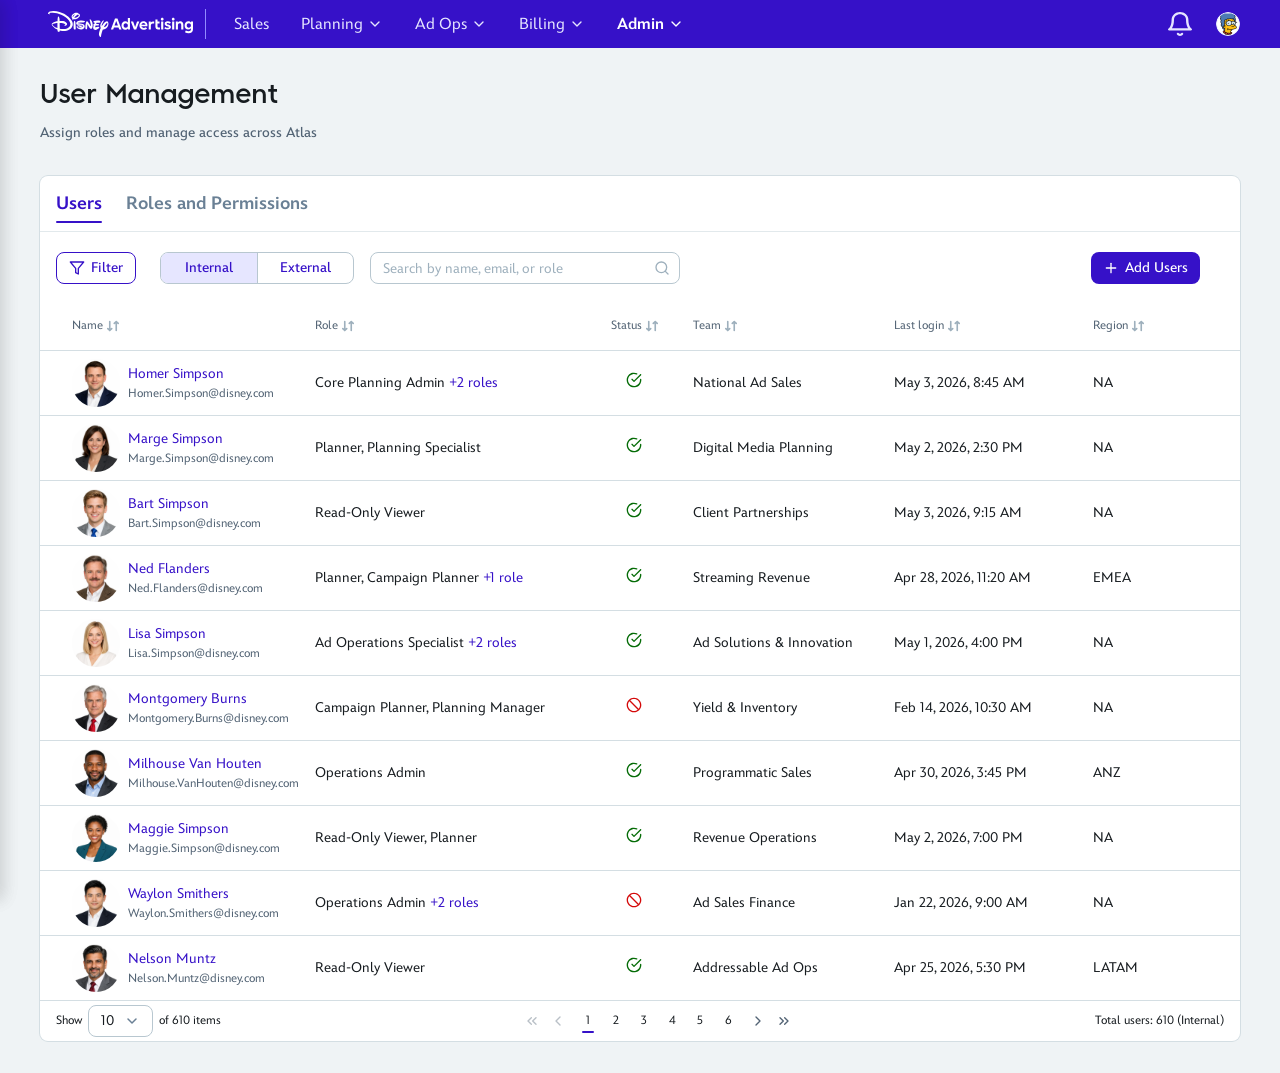
==== commit 6c58b9e5: "Update IAM top nav and Edit User card elevation - Top nav: remove search bar, hide divider in ADS Pr" ====
--- a/public/index.html
+++ b/public/index.html
@@ -40,23 +40,33 @@
         </a>
         <span class="nav-divider"></span>
       </div>
-      <a href="#" class="nav-a">Sales</a>
-      <a href="#" class="nav-a">Planning <svg class="nav-chev" width="16" height="16" viewBox="0 0 24 24" fill="none" stroke="currentColor" stroke-width="2" stroke-linecap="round" stroke-linejoin="round"><polyline points="6 9 12 15 18 9"/></svg></a>
-      <a href="#" class="nav-a">Ad Ops <svg class="nav-chev" width="16" height="16" viewBox="0 0 24 24" fill="none" stroke="currentColor" stroke-width="2" stroke-linecap="round" stroke-linejoin="round"><polyline points="6 9 12 15 18 9"/></svg></a>
-      <a href="#" class="nav-a">Billing <svg class="nav-chev" width="16" height="16" viewBox="0 0 24 24" fill="none" stroke="currentColor" stroke-width="2" stroke-linecap="round" stroke-linejoin="round"><polyline points="6 9 12 15 18 9"/></svg></a>
-      <a href="#" class="nav-a on">Admin <svg class="nav-chev" width="16" height="16" viewBox="0 0 24 24" fill="none" stroke="currentColor" stroke-width="2" stroke-linecap="round" stroke-linejoin="round"><polyline points="6 9 12 15 18 9"/></svg></a>
-    </div>
+    </div>
+  </div>
+  <div class="nav-c">
+    <a href="#" class="nav-a">Sales</a>
+    <a href="#" class="nav-a">Planning <svg class="nav-chev" width="16" height="16" viewBox="0 0 24 24" fill="none" stroke="currentColor" stroke-width="2" stroke-linecap="round" stroke-linejoin="round"><polyline points="6 9 12 15 18 9"/></svg></a>
+    <a href="#" class="nav-a">Ad Ops <svg class="nav-chev" width="16" height="16" viewBox="0 0 24 24" fill="none" stroke="currentColor" stroke-width="2" stroke-linecap="round" stroke-linejoin="round"><polyline points="6 9 12 15 18 9"/></svg></a>
+    <a href="#" class="nav-a">Billing <svg class="nav-chev" width="16" height="16" viewBox="0 0 24 24" fill="none" stroke="currentColor" stroke-width="2" stroke-linecap="round" stroke-linejoin="round"><polyline points="6 9 12 15 18 9"/></svg></a>
+    <a href="#" class="nav-a on">Admin <svg class="nav-chev" width="16" height="16" viewBox="0 0 24 24" fill="none" stroke="currentColor" stroke-width="2" stroke-linecap="round" stroke-linejoin="round"><polyline points="6 9 12 15 18 9"/></svg></a>
   </div>
   <div class="nav-r">
-    <!-- ADS-Preview-only search pill. Hidden via CSS under EDL Light/Dark
-         (`display:none`) so it never affects those themes. Non-functional
-         decoration (readonly + tabindex="-1") — this is a visual preview
-         of the ADS search field, not wired to any search behavior. -->
-    <div class="ads-nav-search" aria-hidden="true">
-      <svg class="ads-nav-search-ico" width="16" height="16" viewBox="0 0 24 24" fill="none" stroke="currentColor" stroke-width="2" stroke-linecap="round" stroke-linejoin="round" aria-hidden="true"><circle cx="11" cy="11" r="8"/><line x1="21" y1="21" x2="16.65" y2="16.65"/></svg>
-      <input type="text" class="ads-nav-search-inp" placeholder="Search" readonly tabindex="-1" aria-label="Search (preview only)">
-    </div>
-    <button class="nav-r-btn" aria-label="Notifications"><img src="nav/bell.svg" alt="" width="24" height="24"></button>
+    <!-- Notification button. Two icon glyphs co-exist; CSS shows one per theme:
+         • `nav-bell-img` — legacy EDL Light/Dark asset (`nav/bell.svg`). Unchanged
+           from the original committed design. Hidden under ADS Preview.
+         • `nav-ico-bell` — Ads DS inline SVG, shown only in ADS Preview. -->
+    <button class="nav-r-btn" aria-label="Notifications">
+      <img class="nav-bell-img" src="nav/bell.svg" alt="" width="24" height="24">
+      <svg class="nav-ico nav-ico-bell" xmlns="http://www.w3.org/2000/svg" width="15" height="17" viewBox="0 0 15 17" fill="none" aria-hidden="true">
+        <path d="M14.8272 11.8703C14.3936 11.1234 13.7491 9.01016 13.7491 6.25C13.7491 4.5924 13.0906 3.00269 11.9185 1.83058C10.7464 0.65848 9.1567 0 7.49909 0C5.84149 0 4.25178 0.65848 3.07968 1.83058C1.90757 3.00269 1.24909 4.5924 1.24909 6.25C1.24909 9.01094 0.603782 11.1234 0.170188 11.8703C0.0594621 12.0602 0.000761949 12.2759 7.36794e-06 12.4957C-0.000747213 12.7155 0.0564706 12.9316 0.16589 13.1223C0.27531 13.3129 0.433063 13.4713 0.623239 13.5815C0.813416 13.6917 1.02929 13.7498 1.24909 13.75H4.43738C4.58157 14.4556 4.96505 15.0897 5.52295 15.5451C6.08085 16.0006 6.77892 16.2493 7.49909 16.2493C8.21927 16.2493 8.91734 16.0006 9.47524 15.5451C10.0331 15.0897 10.4166 14.4556 10.5608 13.75H13.7491C13.9688 13.7497 14.1846 13.6915 14.3747 13.5812C14.5647 13.471 14.7224 13.3125 14.8317 13.1219C14.941 12.9313 14.9982 12.7153 14.9974 12.4955C14.9966 12.2758 14.9379 12.0601 14.8272 11.8703ZM7.49909 15C7.11145 14.9999 6.73338 14.8796 6.41691 14.6558C6.10043 14.4319 5.86112 14.1155 5.73191 13.75H9.26628C9.13707 14.1155 8.89776 14.4319 8.58128 14.6558C8.26481 14.8796 7.88674 14.9999 7.49909 15ZM1.24909 12.5C1.85066 11.4656 2.49909 9.06875 2.49909 6.25C2.49909 4.92392 3.02588 3.65215 3.96356 2.71447C4.90124 1.77678 6.17301 1.25 7.49909 1.25C8.82518 1.25 10.0969 1.77678 11.0346 2.71447C11.9723 3.65215 12.4991 4.92392 12.4991 6.25C12.4991 9.06641 13.146 11.4633 13.7491 12.5H1.24909Z" fill="currentColor"/>
+      </svg>
+    </button>
+    <!-- Three-dot "More" button — Ads DS only. Hidden under EDL Light/Dark so
+         their original utility cluster (bell + avatar) renders unchanged. -->
+    <button class="nav-r-btn nav-r-btn-dots" aria-label="More">
+      <svg class="nav-ico nav-ico-dots" xmlns="http://www.w3.org/2000/svg" width="20" height="20" viewBox="0 0 20 20" fill="none" aria-hidden="true">
+        <path d="M10.9375 10C10.9375 10.1854 10.8825 10.3667 10.7795 10.5208C10.6765 10.675 10.5301 10.7952 10.3588 10.8661C10.1875 10.9371 9.99896 10.9557 9.8171 10.9195C9.63525 10.8833 9.4682 10.794 9.33709 10.6629C9.20598 10.5318 9.11669 10.3648 9.08051 10.1829C9.04434 10.001 9.06291 9.81254 9.13386 9.64123C9.20482 9.46993 9.32498 9.32351 9.47915 9.2205C9.63332 9.11748 9.81458 9.0625 10 9.0625C10.2486 9.0625 10.4871 9.16127 10.6629 9.33709C10.8387 9.5129 10.9375 9.75136 10.9375 10ZM15.3125 9.0625C15.1271 9.0625 14.9458 9.11748 14.7917 9.2205C14.6375 9.32351 14.5173 9.46993 14.4464 9.64123C14.3754 9.81254 14.3568 10.001 14.393 10.1829C14.4292 10.3648 14.5185 10.5318 14.6496 10.6629C14.7807 10.794 14.9477 10.8833 15.1296 10.9195C15.3115 10.9557 15.5 10.9371 15.6713 10.8661C15.8426 10.7952 15.989 10.675 16.092 10.5208C16.195 10.3667 16.25 10.1854 16.25 10C16.25 9.75136 16.1512 9.5129 15.9754 9.33709C15.7996 9.16127 15.5611 9.0625 15.3125 9.0625ZM4.6875 9.0625C4.50208 9.0625 4.32082 9.11748 4.16665 9.2205C4.01248 9.32351 3.89232 9.46993 3.82136 9.64123C3.75041 9.81254 3.73184 10.001 3.76801 10.1829C3.80419 10.3648 3.89348 10.5318 4.02459 10.6629C4.1557 10.794 4.32275 10.8833 4.5046 10.9195C4.68646 10.9557 4.87496 10.9371 5.04627 10.8661C5.21757 10.7952 5.36399 10.675 5.467 10.5208C5.57002 10.3667 5.625 10.1854 5.625 10C5.625 9.75136 5.52623 9.5129 5.35041 9.33709C5.1746 9.16127 4.93614 9.0625 4.6875 9.0625Z" fill="currentColor"/>
+      </svg>
+    </button>
     <div class="user-menu" id="userMenu">
       <button class="nav-r-btn" id="userMenuTrigger" aria-label="User menu" aria-haspopup="menu" aria-expanded="false"><img src="nav/avatar.png" alt="" class="nav-avatar-img"></button>
       <div class="user-menu-pop" id="userMenuPop" role="menu" aria-labelledby="userMenuTrigger">
@@ -290,35 +300,39 @@
 
       <div class="au-section-body">
       <div class="au-grid">
-        <div class="au-field">
+        <div class="au-field au-field-edit-only">
+          <label class="au-label" for="auFullName">Name</label>
+          <input class="au-input au-input-readonly" id="auFullName" type="text" value="Homer Simpson" readonly aria-readonly="true" tabindex="-1">
+        </div>
+        <div class="au-field au-field-first">
           <label class="au-label" for="auFirstName">First name<span class="au-req">*</span></label>
           <input class="au-input" id="auFirstName" type="text" placeholder="Enter first name" autocomplete="off">
         </div>
-        <div class="au-field">
+        <div class="au-field au-field-last">
           <label class="au-label" for="auLastName">Last name<span class="au-req">*</span></label>
           <input class="au-input" id="auLastName" type="text" placeholder="Enter last name" autocomplete="off">
         </div>
-        <div class="au-field">
+        <div class="au-field au-field-preferred">
           <label class="au-label" for="auPreferredName">Preferred name
             <svg class="au-info" width="14" height="14" viewBox="0 0 24 24" fill="none" stroke="currentColor" stroke-width="2" stroke-linecap="round" stroke-linejoin="round" aria-hidden="true"><circle cx="12" cy="12" r="10"/><line x1="12" y1="16" x2="12" y2="12"/><line x1="12" y1="8" x2="12.01" y2="8"/></svg>
           </label>
           <input class="au-input" id="auPreferredName" type="text" placeholder="Enter preferred name" autocomplete="off">
         </div>
 
-        <div class="au-field">
+        <div class="au-field au-field-email">
           <label class="au-label" for="auEmail">Email<span class="au-req">*</span>
             <svg class="au-info" width="14" height="14" viewBox="0 0 24 24" fill="none" stroke="currentColor" stroke-width="2" stroke-linecap="round" stroke-linejoin="round" aria-hidden="true"><circle cx="12" cy="12" r="10"/><line x1="12" y1="16" x2="12" y2="12"/><line x1="12" y1="8" x2="12.01" y2="8"/></svg>
           </label>
           <input class="au-input" id="auEmail" type="email" placeholder="example@disney.com" autocomplete="off">
         </div>
-        <div class="au-field">
+        <div class="au-field au-field-region">
           <label class="au-label" for="auRegionCombo-ctl">Region<span class="au-req">*</span>
             <svg class="au-info" width="14" height="14" viewBox="0 0 24 24" fill="none" stroke="currentColor" stroke-width="2" stroke-linecap="round" stroke-linejoin="round" aria-hidden="true"><circle cx="12" cy="12" r="10"/><line x1="12" y1="16" x2="12" y2="12"/><line x1="12" y1="8" x2="12.01" y2="8"/></svg>
           </label>
           <input type="hidden" id="auRegion" value="NA">
           <div class="edl-combo au-field-dd" id="auRegionCombo" aria-label="Region"></div>
         </div>
-        <div class="au-field">
+        <div class="au-field au-field-timezone">
           <label class="au-label" for="auTimezoneCombo-ctl">Timezone<span class="au-req">*</span>
             <svg class="au-info" width="14" height="14" viewBox="0 0 24 24" fill="none" stroke="currentColor" stroke-width="2" stroke-linecap="round" stroke-linejoin="round" aria-hidden="true"><circle cx="12" cy="12" r="10"/><line x1="12" y1="16" x2="12" y2="12"/><line x1="12" y1="8" x2="12.01" y2="8"/></svg>
           </label>
@@ -326,7 +340,7 @@
           <div class="edl-combo au-field-dd" id="auTimezoneCombo" aria-label="Timezone"></div>
         </div>
 
-        <div class="au-field">
+        <div class="au-field au-field-team">
           <label class="au-label" for="auTeamCombo-ctl">Team</label>
           <input type="hidden" id="auTeam" value="">
           <div class="edl-combo au-field-dd" id="auTeamCombo" aria-label="Team"></div>
@@ -337,6 +351,7 @@
             <button type="button" class="au-status-opt is-selected" data-au-status="Active" aria-pressed="true">Active</button>
             <button type="button" class="au-status-opt" data-au-status="Inactive" aria-pressed="false">Inactive</button>
           </div>
+          <div class="au-status-readonly" id="auStatusReadonly" aria-labelledby="auStatusLabel" hidden></div>
           <input type="hidden" id="auStatusValue" value="Active" required>
         </div>
         <div class="au-field au-profile-field">
--- a/public/styles.css
+++ b/public/styles.css
@@ -206,6 +206,12 @@
 .nav { display: flex; align-items: center; justify-content: space-between; height: 48px; background: var(--nav-bg); padding-right: 28px; position: sticky; top: 0; z-index: 100; }
 .nav-l { display: flex; align-items: center; height: 100%; overflow: hidden; }
 .nav-mod { display: flex; gap: 8px; height: 100%; align-items: center; padding: 10px 16px 10px 48px; }
+/* Center cluster holds the primary nav links. In EDL Light/Dark this sits
+   directly to the right of the logo group (legacy layout). ADS Preview
+   overrides this to center the cluster in the bar (see ADS Preview block).
+   `margin-right: auto` claims the slack so EDL's three-sibling flex
+   still pins utilities to the right edge without redistributing space. */
+.nav-c { display: flex; gap: 8px; height: 100%; align-items: center; margin-right: auto; }
 .nav-logo-group { display: flex; gap: 12px; align-items: center; flex-shrink: 0; }
 .nav-logo-link { display: flex; align-items: center; flex-shrink: 0; line-height: 0; border-radius: 4px; }
 .nav-logo-link:focus-visible { outline: 2px solid var(--indigo-50); outline-offset: 3px; }
@@ -216,8 +222,17 @@
 .nav-a.on { color: var(--nav-link-active); font-weight: 800; }
 .nav-chev { flex-shrink: 0; width: 16px; height: 16px; }
 .nav-r { display: flex; align-items: center; height: 100%; }
-.nav-r-btn { display: inline-flex; align-items: center; justify-content: center; height: 48px; padding: 0 12px; border: none; background: none; cursor: pointer; }
+.nav-r-btn { display: inline-flex; align-items: center; justify-content: center; height: 48px; padding: 0 12px; border: none; background: none; cursor: pointer; color: var(--nav-link); }
 .nav-avatar-img { width: 24px; height: 24px; border-radius: 50%; display: block; }
+/* Ads DS-only icon glyphs.
+   `.nav-ico`     — inline SVG used by the Ads bell + three-dot icons; the
+                     legacy bell (`<img class="nav-bell-img">`) is the EDL
+                     Light/Dark glyph and is shown by default.
+   `.nav-r-btn-dots` — entire "More" button, ADS Preview only.
+   Both are hidden in EDL themes so EDL Light/Dark render with their
+   original bell + avatar pair only. ADS Preview override unhides them. */
+.nav-r-btn .nav-ico { display: none; }
+.nav-r-btn-dots { display: none; }
 
 /* ═══ User menu (top-right profile dropdown) ═══ */
 .user-menu { position: relative; display: inline-flex; height: 100%; }
@@ -285,6 +300,17 @@
 .user-menu-row.has-sub[aria-expanded="true"] > .user-menu-sub,
 .user-menu-sub:hover { display: flex; }
 
+/* Theme submenu items inherit surface/hover/text tokens from the page-level
+   theme (i.e. the <html> element), not from their own data-theme attributes.
+   Without this reset, an item like <div data-theme="dark"> would pick up
+   --bg-surface:#131E33 from the [data-theme="dark"] token block and appear
+   dark navy even while the page is in EDL Light mode. */
+.user-menu-sub .user-menu-sub-item {
+  --bg-surface:   inherit;
+  --bg-hover:     inherit;
+  --text-primary: inherit;
+}
+
 .user-menu-sub-item {
   display: flex;
   align-items: center;
@@ -303,6 +329,22 @@
 .user-menu-sub-item:focus-visible { background: var(--bg-hover); }
 .user-menu-sub-item:focus-visible { outline: 2px solid var(--indigo-50); outline-offset: -2px; }
 .user-menu-sub-item.is-selected { color: var(--brand-text); font-weight: 500; }
+
+/* EDL Indigo 70 selected state for dark and ADS Preview theme options.
+   Uses the absolute palette token #3611C8 so it is immune to any
+   per-element variable remapping above. */
+.user-menu-sub-item.is-selected[data-theme="dark"],
+.user-menu-sub-item.is-selected[data-theme="ads-preview"] {
+  background: #3611C8;
+  color: #FFFFFF;
+}
+.user-menu-sub-item.is-selected[data-theme="dark"]:hover,
+.user-menu-sub-item.is-selected[data-theme="ads-preview"]:hover,
+.user-menu-sub-item.is-selected[data-theme="dark"]:focus-visible,
+.user-menu-sub-item.is-selected[data-theme="ads-preview"]:focus-visible {
+  background: #2F139F;
+  color: #FFFFFF;
+}
 
 /* ─── PAGE SHELL ─── full-width with responsive padding, capped at ultra-wide ─── */
 .page { padding: 0 48px; max-width: 1440px; margin: 0 auto; }
@@ -984,21 +1026,10 @@
   line-height: 18px;
   color: var(--text-secondary);
 }
-.func-pop-group-title {
+.func-pop-permissions {
   margin-top: 10px;
   font-size: 13px;
-  font-weight: 600;
   line-height: 18px;
-  color: var(--text-primary);
-}
-.func-pop-list { list-style: disc; margin: 3px 0 0 18px; padding: 0; }
-.func-pop-list li {
-  margin: 0;
-  padding: 0;
-  font-size: 13px;
-  font-weight: 400;
-  line-height: 18px;
-  color: var(--text-secondary);
 }
 
 /* ─── Filter input with clear button ─── */
@@ -1435,78 +1466,35 @@
 }
 .cr-check-label { font-family: var(--ff); font-size: 14px; font-weight: 400; line-height: 21px; color: var(--text-primary); user-select: none; }
 .cr-access-level-row {
-  margin-top: 20px;
+  margin-top: 14px;
   flex-shrink: 0;
 }
 .cr-access-level-row .cr-label { margin-bottom: 8px; }
-/* EDL segmented control: one grid column per label, width = max-content
-   (not equal-width flex). Short “Custom” label stays inside the bordered shell. */
 .cr-access-level-wrap {
-  display: inline-flex;
-  align-items: stretch;
-  width: 100%;
-  max-width: 100%;
-}
-.cr-access-level-options {
-  display: inline-flex;
-  flex-direction: row;
-  align-items: stretch;
-  flex-wrap: nowrap;
-  width: max-content;
-  max-width: 100%;
-  box-sizing: border-box;
-  border: 1px solid var(--border-input);
-  border-radius: 8px;
-  background: var(--bg-surface);
-  overflow: hidden;
-}
-.cr-access-level-btn {
-  box-sizing: border-box;
   display: flex;
   align-items: center;
-  justify-content: center;
+  width: 100%;
+}
+.cr-access-level-dd {
+  width: 248px;
+  max-width: 100%;
+}
+.cr-access-level-trigger {
   height: 32px;
   min-height: 32px;
-  padding: 0 16px;
-  margin: 0;
-  border: 0;
-  border-right: 1px solid var(--border-input);
-  background: transparent;
-  color: var(--text-secondary);
-  font-family: var(--ff);
-  font-size: 14px;
-  line-height: normal;
+}
+.cr-access-level-value {
   font-weight: 500;
-  white-space: nowrap;
-  overflow: hidden;
-  text-overflow: clip;
-  flex: 0 0 auto;
-  align-self: stretch;
-}
-.cr-access-level-btn:last-child {
-  border-right: 0;
-}
-.cr-access-level-btn:hover { background: var(--bg-hover); color: var(--text-primary); }
-.cr-access-level-btn.is-selected {
-  background: var(--brand-bg-selected);
-  color: var(--brand-text);
-  border: 0;
-  border-right: 1px solid var(--border-input);
-  padding: 0 16px;
-  margin: 0;
-  box-shadow: none;
-  transform: none;
-}
-.cr-access-level-btn.is-selected:last-child {
-  border-right: 0;
-}
-.cr-access-level-btn:focus-visible { outline: 2px solid var(--brand-focus-ring); outline-offset: -2px; }
+  color: var(--text-primary);
+}
 /* Summary body (filled by JS); visual card is .cr-access-summary-card */
 .cr-access-summary {
   flex: 0 1 auto;
   display: flex;
   flex-direction: column;
   min-height: 0;
+  min-width: 0;
+  width: 100%;
   margin: 0;
   padding: 0;
   background: transparent;
@@ -1516,14 +1504,14 @@
 .cr-access-summary-top {
   display: flex;
   flex-direction: column;
-  gap: 8px;
-  margin-bottom: 16px;
+  gap: 6px;
+  margin-bottom: 14px;
   flex-shrink: 0;
 }
 .cr-access-level-title {
-  font-size: 18px;
+  font-size: 16px;
   font-weight: 600;
-  line-height: 26px;
+  line-height: 22px;
   color: var(--text-primary);
 }
 .cr-access-level-subtitle {
@@ -1533,42 +1521,46 @@
   margin-top: 0;
   font-weight: 400;
 }
-/* Two-column summary: fixed-width label column so permission text aligns across rows. */
-.cr-access-summary-list {
-  display: grid;
-  grid-template-columns: 180px 1fr;
-  column-gap: 12px;
-  row-gap: 8px;
-  align-items: start;
-  flex: 0 1 auto;
-  min-height: 0;
+/* Permission details: fixed label column + one comma-separated values string. */
+.permission-detail-list {
+  display: flex;
+  flex-direction: column;
+  gap: 8px;
   min-width: 0;
+  width: 100%;
   font-family: var(--ff);
   font-size: 14px;
   line-height: 22px;
 }
-.cr-access-summary-line {
-  display: contents;
-}
-.cr-access-module-label {
+.permission-row {
+  display: grid;
+  grid-template-columns: 140px minmax(0, 1fr);
+  column-gap: 24px;
+  align-items: start;
+  width: 100%;
+  min-width: 0;
+}
+.permission-label {
   font-weight: 600;
-  line-height: 22px;
+  white-space: nowrap;
+  color: var(--text-primary);
+}
+.permission-values {
+  width: 100%;
+  min-width: 0;
+  display: block;
+  font-weight: 500;
   color: var(--text-primary);
   white-space: normal;
-  overflow-wrap: break-word;
-}
-.cr-access-module-label::after {
-  content: ":";
-}
-.cr-access-module-perms {
-  min-width: 0;
-  font-weight: 500;
-  line-height: 22px;
-  color: var(--gray-95);
-  white-space: normal;
-  overflow-wrap: break-word;
-}
-.cr-access-summary-empty { margin-top: 4px; font-size: 14px; line-height: 22px; color: var(--text-muted); flex: 0 1 auto; }
+  word-break: normal;
+  overflow-wrap: normal;
+  line-height: inherit;
+}
+.cr-access-summary-list {
+  flex: 0 1 auto;
+  min-height: 0;
+}
+.cr-access-summary-empty { margin-top: 4px; font-size: 14px; line-height: 22px; color: var(--text-primary); flex: 0 1 auto; }
 /* Functions: text CTAs — no underline (Atlas / EDL link-button language) */
 .cr-customize-link {
   margin-top: 0;
@@ -1589,10 +1581,25 @@
 .cr-collapse-all-link { margin-top: 14px; }
 /* Create Role Permissions only: `.cr-summary-cta` is not used on Add/Edit User. */
 #createRolePage .cr-access-summary-card .cr-summary-cta {
+  margin-top: 24px;
+  padding-top: 0;
+  position: static;
+  align-self: center;
+  flex-shrink: 0;
+}
+#createRolePage .cr-app-section:not([data-expanded="true"]):not([data-access-level="Custom"]):not([data-access-level="Custom Access"]) {
+  min-height: 388px;
+}
+#createRolePage .cr-app-section:not([data-expanded="true"]):not([data-access-level="Custom"]):not([data-access-level="Custom Access"]) .cr-access-level-row {
+  margin-bottom: 10px;
+}
+#createRolePage .cr-app-section:not([data-expanded="true"]):not([data-access-level="Custom"]):not([data-access-level="Custom Access"]) .cr-summary-stack,
+#createRolePage .cr-app-section:not([data-expanded="true"]):not([data-access-level="Custom"]):not([data-access-level="Custom Access"]) .cr-access-summary-card {
+  flex: 1 1 auto;
+}
+#createRolePage .cr-app-section:not([data-expanded="true"]):not([data-access-level="Custom"]):not([data-access-level="Custom Access"]) .cr-access-summary-card .cr-summary-cta {
   margin-top: auto;
-  /* Minimum gap above link; `margin-top: auto` still absorbs row stretch. */
-  padding-top: 24px;
-  flex-shrink: 0;
+  padding-top: 12px;
 }
 
 /* ═══ EDL DROPDOWN ═══ Exact Figma fidelity (node 390:15700, 390:15519) */
@@ -1699,8 +1706,8 @@
 .cr-dd-option.is-disabled:hover { background: var(--bg-surface); }
 
 /* Add-application row (dropdown + Add button) */
-.cr-app-row { display: flex; align-items: flex-end; gap: 8px; }
-.cr-app-row-field { display: flex; flex-direction: column; }
+.cr-app-row { display: flex; align-items: flex-end; gap: 12px; }
+.cr-app-row-field { display: flex; flex-direction: column; flex: 1 1 auto; min-width: 0; max-width: 320px; }
 
 .cr-btn-add {
   display: inline-flex;
@@ -1723,6 +1730,7 @@
   -webkit-font-smoothing: antialiased;
 }
 .cr-btn-add svg { flex-shrink: 0; }
+.cr-btn-add { align-self: flex-end; }
 .cr-btn-add:hover:not(:disabled) { background: var(--brand-bg-soft); }
 .cr-btn-add:active:not(:disabled) { background: var(--brand-bg-selected); }
 .cr-btn-add:disabled {
@@ -1733,27 +1741,25 @@
 }
 .cr-btn-add:focus-visible { outline: 2px solid var(--brand-focus-ring); outline-offset: 2px; }
 
-/* Two application cards per row — equal width and equal row height (grid stretch).
-   Inner summary card flex-grows; CTA uses margin-top: auto + padding-top so short
-   rows keep a minimum gap above the link and stretched rows keep the link low. */
+/* Two application cards per row; each card keeps its own natural height when expanded. */
 #createRolePage .cr-perms-content {
-  margin-top: 32px;
+  margin-top: 20px;
   display: grid;
   grid-template-columns: repeat(2, minmax(0, 1fr));
-  gap: 28px;
-  align-items: stretch;
+  gap: 20px;
+  align-items: start;
 }
 .cr-app-section {
   display: flex;
   flex-direction: column;
   min-width: 0;
   min-height: 0;
-  align-self: stretch;
-  height: 100%;
+  align-self: start;
+  height: auto;
   background: var(--bg-surface);
   border: 1px solid var(--border-default);
-  border-radius: 12px;
-  padding: 24px 24px 22px;
+  border-radius: 10px;
+  padding: 18px 18px 16px;
   box-sizing: border-box;
   overflow-x: visible;
   transition: border-color 0.18s ease, box-shadow 0.22s ease;
@@ -1761,10 +1767,10 @@
 .cr-app-section:hover { border-color: #d6d9df; box-shadow: 0 2px 8px rgba(17, 24, 39, 0.06); }
 .cr-app-section-head {
   display: flex;
-  align-items: center;
+  align-items: flex-start;
   justify-content: space-between;
   gap: 16px;
-  margin-bottom: 4px;
+  margin-bottom: 2px;
   flex-shrink: 0;
 }
 .cr-app-section-head:focus-visible { outline: 2px solid var(--indigo-50); outline-offset: 2px; border-radius: 4px; }
@@ -1788,45 +1794,47 @@
   border: none;
   border-radius: 2px;
   font-family: var(--ff);
-  font-size: 14px;
+  font-size: 13px;
   font-weight: 500;
-  line-height: 22px;
+  line-height: 20px;
   color: var(--brand-text);
   cursor: pointer;
   white-space: nowrap;
   flex-shrink: 0;
-  transition: color 0.15s ease;
-}
-.cr-app-remove > svg { display: block; flex-shrink: 0; width: 16px; height: 16px; }
-.cr-app-remove:hover { color: var(--brand-text-hover); }
+  transition: color 0.15s ease, background-color 0.15s ease;
+}
+.cr-app-remove > svg { display: block; flex-shrink: 0; width: 16px; height: 16px; color: currentColor; }
+.cr-app-remove:hover { color: var(--brand-text-hover); background: var(--brand-bg-soft); }
 .cr-app-remove:focus-visible { outline: 2px solid var(--indigo-50); outline-offset: 2px; }
 
-.cr-app-body { display: flex; flex-direction: column; flex: 1 1 auto; min-height: 0; overflow-x: visible; }
-/* Fills remaining space below the access-level row so the inner summary card
-   can stretch to match the sibling card in the same flex row. */
+.cr-app-body { display: flex; flex-direction: column; flex: 1 1 auto; min-height: 0; min-width: 0; width: 100%; overflow-x: visible; }
 .cr-summary-stack {
-  flex: 1 1 auto;
+  flex: 0 1 auto;
   display: flex;
   flex-direction: column;
   justify-content: flex-start;
   align-items: stretch;
-  margin-top: 20px;
+  margin-top: 12px;
   min-height: 0;
+  min-width: 0;
+  width: 100%;
 }
 .cr-access-summary-card {
-  flex: 1 1 auto;
+  flex: 0 1 auto;
   display: flex;
   flex-direction: column;
   justify-content: flex-start;
   align-items: stretch;
   min-height: 0;
+  min-width: 0;
+  width: 100%;
   /* Slightly tighter side padding so summary text has a bit more horizontal room
      without changing the outer app card shell. */
-  padding: 20px 16px 18px;
-  background: var(--bg-surface);
-  border: 1px solid var(--border-subtle);
-  border-radius: 12px;
-  box-shadow: 0 1px 3px rgba(17, 24, 39, 0.06);
+  padding: 0;
+  background: transparent;
+  border: 0;
+  border-radius: 0;
+  box-shadow: none;
   box-sizing: border-box;
 }
 /* Preset access: detail panel hidden until expanded. Custom: show accordion panel, hide preset summary. */
@@ -1836,6 +1844,8 @@
   padding-top: 0;
   max-height: 0;
   opacity: 0;
+  min-width: 0;
+  width: 100%;
   overflow: hidden;
   transition: max-height 320ms cubic-bezier(0.33, 1, 0.68, 1), opacity 240ms ease, margin-top 200ms ease, padding-top 200ms ease;
 }
@@ -1860,7 +1870,7 @@
 .cr-app-section[data-access-level="Custom Access"] [data-show-all] {
   display: none !important;
 }
-.cr-module { margin-top: 12px; }
+.cr-module { margin-top: 12px; min-width: 0; width: 100%; }
 .cr-module:first-child { margin-top: 0; }
 .cr-module-head {
   width: 100%;
@@ -1908,14 +1918,14 @@
   transform: rotate(-90deg);
 }
 .cr-module-head[aria-expanded="true"] .cr-module-chev { transform: rotate(0deg); }
-.cr-module-body { margin-top: 8px; }
+.cr-module-body { margin-top: 8px; min-width: 0; width: 100%; }
 .cr-perm-group { margin-bottom: 0; }
 .cr-perm-group-title { font-size: 13px; font-weight: 600; line-height: 18px; color: var(--text-secondary); margin-bottom: 8px; display: none; }
-.cr-perm-grid { display: block; }
-.cr-perm-col { display: flex; flex-direction: column; gap: 8px; min-width: 0; }
+.cr-perm-grid { display: block; min-width: 0; width: 100%; }
+.cr-perm-col { display: flex; flex-direction: column; gap: 8px; min-width: 0; width: 100%; }
 .cr-perm-item { display: flex; align-items: flex-start; gap: 8px; }
 .cr-perm-check { margin-top: 3px; }
-.cr-perm-label { font-family: var(--ff); font-size: 14px; font-weight: 400; line-height: 20px; color: var(--text-primary); cursor: pointer; user-select: none; }
+.cr-perm-label { min-width: 0; font-family: var(--ff); font-size: 14px; font-weight: 400; line-height: 20px; color: var(--text-primary); cursor: pointer; user-select: none; white-space: normal; overflow-wrap: normal; word-break: normal; }
 
 /* ═══ ADD USERS PAGE ═══ */
 .au-page { position: fixed; inset: 0; top: 48px; background: var(--bg-app); z-index: 90; overflow-y: auto; }
@@ -1959,6 +1969,17 @@
 
 .au-grid { margin-top: 8px; display: grid; grid-template-columns: repeat(3, minmax(0, 1fr)); gap: 14px; }
 .au-field { min-width: 0; }
+.au-field-edit-only { display: none; }
+#addUsersPage.is-edit-mode .au-field-edit-only { display: block; order: 1; }
+#addUsersPage.is-edit-mode .au-field-first,
+#addUsersPage.is-edit-mode .au-field-last { display: none; }
+#addUsersPage.is-edit-mode .au-field-email { order: 2; }
+#addUsersPage.is-edit-mode .au-field-preferred { order: 3; }
+#addUsersPage.is-edit-mode .au-field-region { order: 4; }
+#addUsersPage.is-edit-mode .au-field-timezone { order: 5; }
+#addUsersPage.is-edit-mode .au-field-team { order: 6; }
+#addUsersPage.is-edit-mode .au-field-status { order: 7; }
+#addUsersPage.is-edit-mode .au-profile-field { order: 8; }
 /* Status: label stacked above Active/Inactive toggle (same rhythm as other Basic fields). */
 .au-field-status {
   display: flex;
@@ -2001,6 +2022,23 @@
 .au-input::placeholder { color: var(--text-placeholder); }
 .au-input:hover { border-color: var(--text-muted); }
 .au-input:focus { border-color: var(--brand-text); }
+.au-input-readonly,
+#addUsersPage.is-edit-mode #auEmail {
+  color: var(--text-secondary);
+  background: var(--bg-hover-soft);
+  border-color: var(--border-input);
+  cursor: default;
+}
+.au-input-readonly:hover,
+#addUsersPage.is-edit-mode #auEmail:hover {
+  border-color: var(--border-input);
+}
+.au-input-readonly:focus,
+#addUsersPage.is-edit-mode #auEmail:focus {
+  border-color: var(--border-input);
+}
+#addUsersPage.is-edit-mode .au-field-email .au-req { display: none; }
+#addUsersPage.is-edit-mode .au-field-status .au-req { display: none; }
 /* Add User selects: official EDL combo — full width, 32px trigger; chevron/clear stay vertically centered. */
 #addUsersPage .au-field-dd.edl-combo {
   display: block;
@@ -2084,6 +2122,20 @@
 .au-status-opt:hover { background: var(--bg-hover); color: var(--text-primary); }
 .au-status-opt.is-selected { background: var(--brand-bg-selected); color: var(--brand-text); }
 .au-status-opt:focus-visible { outline: 2px solid var(--brand-focus-ring); outline-offset: -2px; }
+#addUsersPage.is-edit-mode .au-status-seg { display: none; }
+.au-status-readonly {
+  display: inline-flex;
+  align-items: center;
+  gap: 8px;
+  min-height: 32px;
+  color: var(--text-primary);
+  font-family: var(--ff);
+  font-size: 14px;
+  font-weight: 500;
+  line-height: 20px;
+}
+.au-status-readonly[hidden] { display: none; }
+.au-status-readonly svg { flex-shrink: 0; }
 .au-profile-field { align-self: start; }
 .au-profile-field .au-label { margin-bottom: 4px; }
 .au-profile-sync-note { margin-top: 4px; font-size: 13px; font-weight: 400; line-height: 18px; color: var(--text-secondary); }
@@ -2143,7 +2195,7 @@
   align-content: start;
 }
 .au-role-cards.has-roles { margin-top: 24px; }
-/* Role summary cards — structural rhythm aligned with Create Role `.cr-app-section` cards. */
+/* Role summary cards — natural height so expanded cards do not stretch their row mate. */
 .au-role-card {
   display: flex;
   flex-direction: column;
@@ -2207,14 +2259,10 @@
   opacity: 0;
   transition: max-height 220ms ease-in-out, opacity 180ms ease-in-out;
 }
-/* Cap permissions panel to mock height; short content stays natural, long lists scroll inside (no scrollbar until overflow). */
 .au-role-card.expanded .au-role-expand {
-  max-height: 520px;
+  max-height: none;
   opacity: 1;
-  overflow-x: hidden;
-  overflow-y: auto;
-  overscroll-behavior-y: contain;
-  -webkit-overflow-scrolling: touch;
+  overflow: visible;
 }
 .au-role-expand-inner { padding: 18px 24px 18px; }
 /* Expand panel: mirror Create Role `.cr-access-summary-list` two-column layout per app. */
@@ -2227,32 +2275,8 @@
 .au-role-app-detail {
   display: contents;
 }
-.au-role-perm-summary-list {
-  display: grid;
-  grid-template-columns: 180px 1fr;
-  column-gap: 8px;
-  row-gap: 8px;
-  align-items: start;
-  font-family: var(--ff);
-  font-size: 14px;
-  line-height: 22px;
-}
-.au-role-perm-line { display: contents; }
-.au-role-perm-cat {
-  font-weight: 600;
-  line-height: 22px;
-  color: var(--text-primary);
-  white-space: normal;
-  overflow-wrap: break-word;
-}
-.au-role-perm-cat::after { content: ":"; }
-.au-role-perm-actions {
-  min-width: 0;
-  font-weight: 500;
-  line-height: 22px;
+.au-role-perm-summary-list .permission-values {
   color: var(--gray-95);
-  white-space: normal;
-  overflow-wrap: break-word;
 }
 .au-role-list-fallback {
   list-style: none;
@@ -2269,31 +2293,24 @@
   color: var(--text-primary);
 }
 
-/* ─── Add/Edit User (#addUsersPage) — Roles & Permissions layout ───
-   Role cards: `.au-role-cards-row` pairs + stretch grid.
-   Permission apps: `.au-perm-card-list` stacks `.au-perm-card-row` (pairs of
-   `.au-perm-card` / `.au-role-app-section`) so each row is a real 2-col grid
-   with equal-height stretch; inner `.au-role-app-detail` flex-grows. */
+/* ─── Add/Edit User (#addUsersPage) — Roles & Permissions layout ─── */
 #addUsersPage .au-role-cards {
-  display: flex;
-  flex-direction: column;
-  gap: 28px;
-}
-#addUsersPage .au-role-cards-row {
   display: grid;
   grid-template-columns: repeat(2, minmax(0, 1fr));
-  gap: 28px;
-  align-items: stretch;
+  gap: 24px;
+  align-items: start;
+  align-content: start;
+}
+#addUsersPage .au-role-cards-row {
+  display: contents;
 }
 #addUsersPage .au-role-card {
-  align-self: stretch;
-  height: 100%;
-  min-height: 0;
-}
-/* Expanded role card: expand region participates in column flex so inner permission
-   rows can receive a definite height chain (scrollport ≤ max-height). */
+  align-self: start;
+  height: fit-content;
+  min-height: unset;
+}
 #addUsersPage .au-role-card.expanded .au-role-expand {
-  flex: 1 1 auto;
+  flex: 0 0 auto;
   min-height: 0;
   display: flex;
   flex-direction: column;
@@ -2305,10 +2322,15 @@
   min-height: 0;
 }
 #addUsersPage .au-role-card-top {
-  flex: 1 1 auto;
+  flex: 0 0 auto;
   min-height: 0;
   display: flex;
   flex-direction: column;
+}
+#addUsersPage .au-role-view-toggle {
+  margin-top: 24px;
+  position: static;
+  align-self: center;
 }
 
 /* Add/Edit User — permission apps: DOM is
@@ -2326,22 +2348,33 @@
   display: grid;
   grid-template-columns: 1fr;
   gap: 20px;
-  align-items: stretch;
-}
-/* Grid cell → stack fills row track → card fills stack (height chain). */
+  align-items: start;
+}
+#addUsersPage .au-role-card .permission-row {
+  grid-template-columns: 140px minmax(0, 1fr);
+  column-gap: 12px;
+}
+#addUsersPage .au-role-card .permission-values {
+  display: block;
+  width: 100%;
+  min-width: 0;
+  white-space: normal;
+  word-break: normal;
+  overflow-wrap: normal;
+}
 #addUsersPage .au-perm-card-row > .au-perm-card-stack {
   min-width: 0;
   min-height: 0;
-  height: 100%;
-  align-self: stretch;
+  height: auto;
+  align-self: start;
   display: flex;
   flex-direction: column;
 }
 #addUsersPage .au-perm-card-row > .au-perm-card-stack > .au-perm-card {
-  flex: 1 1 auto;
+  flex: 0 1 auto;
   min-width: 0;
   min-height: 0;
-  height: 100%;
+  height: auto;
   display: flex;
   flex-direction: column;
   justify-content: flex-start;
@@ -2349,24 +2382,25 @@
 
 @media (min-width: 1024px) {
   #addUsersPage .au-perm-card-row {
-    grid-template-columns: repeat(2, minmax(0, 1fr));
-    gap: 28px;
-    align-items: stretch;
+    grid-template-columns: 1fr;
+    gap: 20px;
+    align-items: start;
   }
   #addUsersPage .au-perm-card-row > .au-perm-card-stack > .au-perm-card > .cr-label {
     flex-shrink: 0;
   }
   #addUsersPage .au-perm-card-row > .au-perm-card-stack > .au-perm-card > .au-role-app-detail {
-    display: flex;
-    flex-direction: column;
-    flex: 1 1 auto;
+    display: block;
+    flex: 0 1 auto;
     min-height: 0;
+    min-width: 0;
+    width: 100%;
     box-sizing: border-box;
-    padding: 20px 16px 18px;
-    background: var(--bg-surface);
-    border: 1px solid var(--border-subtle);
-    border-radius: 12px;
-    box-shadow: 0 1px 3px rgba(17, 24, 39, 0.06);
+    padding: 0;
+    background: transparent;
+    border: 0;
+    border-radius: 0;
+    box-shadow: none;
   }
   #addUsersPage .au-perm-card-row > .au-perm-card-stack > .au-perm-card > .au-role-app-detail > .au-role-perm-summary-list {
     flex: 0 0 auto;
@@ -2427,8 +2461,7 @@
   .au-card { padding: 12px 20px 15px; }
   .au-grid { grid-template-columns: repeat(2, minmax(0, 1fr)); gap: 14px; }
   .au-role-cards { gap: 20px; }
-  #addUsersPage .au-role-cards,
-  #addUsersPage .au-role-cards-row {
+  #addUsersPage .au-role-cards {
     gap: 20px;
   }
   #auRolesCard .au-role-row { max-width: min(100%, calc((100% - 20px) / 2)); }
@@ -2469,10 +2502,8 @@
   }
   .cr-app-section { flex: 0 0 auto; width: 100%; max-width: 100%; height: auto; }
   .au-role-cards { grid-template-columns: 1fr; gap: 16px; }
-  #addUsersPage .au-role-cards-row {
+  #addUsersPage .au-role-cards {
     grid-template-columns: 1fr;
-  }
-  #addUsersPage .au-role-cards {
     gap: 16px;
   }
 
@@ -2579,10 +2610,10 @@
 /* Required-asterisk tint */
 [data-theme="dark"] .cr-req { color: #FF8AA0; }
 
-[data-theme="dark"] .cr-access-module-label {
+[data-theme="dark"] .permission-label {
   color: var(--text-primary);
 }
-[data-theme="dark"] .cr-access-module-perms {
+[data-theme="dark"] .permission-values {
   color: var(--text-primary);
 }
 
@@ -2772,91 +2803,121 @@
   /* Local ADS palette — scoped to this block, used only by the remaps below.
      Named `--ads-*` to make absolutely sure no EDL token is overwritten. */
 
-  /* Neutral ink ramp — cooler than EDL's --gray-* so surfaces and borders
-     feel characteristically ADS rather than EDL-recolored. */
-  --ads-ink-95:       #0F1722;    /* primary text, also nav bg */
-  --ads-ink-80:       #1C2733;
-  --ads-ink-70:       #394655;
-  --ads-ink-60:       #546271;
-  --ads-ink-50:       #6E7D8E;
-  --ads-ink-40:       #8A98A8;
-  --ads-ink-30:       #B0BCC8;
-  --ads-ink-20:       #D4DCE4;
-  --ads-ink-15:       #E2E8EE;
-  --ads-ink-10:       #EEF2F6;
-  --ads-ink-05:       #F6F8FB;
-
-  /* ADS brand / indigo family.
-     These values are copied from the ADS Figma library (Global Navigation
-     Bar, Primary Nav Item, Submodule Chip — nodes 1037:59810 / 1037:59491
-     / 1037:59928). ADS does NOT define a separate "violet" palette; it
-     references `EDL Palette/Indigo/*` directly. We therefore mirror the
-     same hex values under scoped `--ads-indigo-*` names so that:
-       (a) we use the exact ADS values (no approximations), and
-       (b) we never reach out to EDL's own --indigo-* tokens and therefore
-           cannot accidentally mutate them.
-     Source mapping (Figma → local scoped token):
-       EDL Palette/Indigo/70 #3611C8  → --ads-indigo-70   (nav bg, brand)
-       EDL Palette/Indigo/40 #705CFF  → --ads-indigo-40   (item hover accent)
-       EDL Palette/Indigo/20 #B8B8FF  → --ads-indigo-20   (item selected accent)
-       EDL Palette/Indigo/10 #E6E6FF  → --ads-indigo-10   (soft tint) */
-  --ads-indigo-95:    #231267;
-  --ads-indigo-80:    #2F139F;
-  --ads-indigo-70:    #3611C8;    /* ← nav background per ADS Figma */
-  --ads-indigo-60:    #3B0DF2;
-  --ads-indigo-50:    #5432FB;    /* focus ring */
-  --ads-indigo-40:    #705CFF;
-  --ads-indigo-30:    #928AFF;
-  --ads-indigo-20:    #B8B8FF;
-  --ads-indigo-15:    #CFCFFF;
-  --ads-indigo-10:    #E6E6FF;
-  --ads-indigo-05:    #F3F3FF;
-
-  /* Backward-compatible aliases — several earlier ADS Preview refinements
-     (buttons, cards, inputs, focus rings) reference `--ads-violet-*`.
-     Re-point those names to the new indigo values so those rules keep
-     working without being rewritten. Keeping the aliases also means any
-     future refinement can pick either name without risk. */
-  --ads-violet-95:    var(--ads-indigo-95);
-  --ads-violet-90:    var(--ads-indigo-80);
-  --ads-violet-80:    var(--ads-indigo-80);
-  --ads-violet-70:    var(--ads-indigo-70);
-  --ads-violet-60:    var(--ads-indigo-60);
-  --ads-violet-50:    var(--ads-indigo-50);
-  --ads-violet-40:    var(--ads-indigo-40);
-  --ads-violet-30:    var(--ads-indigo-30);
-  --ads-violet-20:    var(--ads-indigo-20);
-  --ads-violet-15:    var(--ads-indigo-15);
-  --ads-violet-10:    var(--ads-indigo-10);
-  --ads-violet-05:    var(--ads-indigo-05);
-
-  /* Semantic greens / reds tuned to sit on the ADS light canvas. */
-  --ads-green-70:     #0B8A5A;
-  --ads-red-70:       #C01033;
-
-  /* Local radius ramp — scoped; adopted by the ADS-only component
-     overrides further below. Never referenced from outside this theme.
-     Values tuned to the ADS primitives surfaced in the Global Header
-     context (file Qxc4zjM8mv1jJkzcWKAAAB, node 6426:54055):
-       `radius/md = 3px`, `radius/999 = 999px`, plus an inferred
-     `radius/lg` for card-scale surfaces. ADS form components (button,
-     input, select, checkbox, chip) all adopt `radius/md` — so our
-     "sm" slot is pinned at 3px and flows into every scoped override
-     that references it. */
-  --ads-radius-xs:    2px;    /* unused today, reserved */
-  --ads-radius-sm:    3px;    /* ADS radius/md — buttons, inputs, menus */
-  --ads-radius-md:    6px;    /* mid — larger surfaces if needed */
-  --ads-radius-lg:    12px;   /* cards, modals */
-  --ads-radius-full:  999px;  /* pills / chips / nav items */
-
-  /* ADS component border — the 15 %-alpha ink rule used across form
-     components (text field, select, search, checkbox). Not in EDL; we
-     scope it here so button/input/select rules can consume it. */
-  --ads-border-component: rgba(15,18,20,0.15);
-
-  /* ADS ghost text — `color/text/ghost = #BEC0C1`, used for placeholders
-     and disabled-looking label text. */
-  --ads-text-ghost:   #BEC0C1;
+  /* Neutral gray ramp — anchored to the Ads DS Gray hue
+     (file 2048:18, "Gray 50–900"). The published values feel
+     warmer / less blue than the prior cooler ink ramp; aligning
+     here means every surface, border, and hairline that consumes
+     an --ads-ink-* alias automatically picks up the Ads DS
+     palette without rewriting consumers.
+       --ads-ink-05  → Gray 50  #eceeee (page canvas, hover-soft)
+       --ads-ink-10  → ~Gray 50 #eceeee (hover wash; same step,
+                                          reserved for future)
+       --ads-ink-15  → Gray 50  #eceeee (subtle hairlines)
+       --ads-ink-20  → Gray 100 #51585b (deeper hairlines)
+       --ads-ink-30  → Gray 100 #51585b
+       --ads-ink-40  → Gray 100 #51585b
+       --ads-ink-50  → Gray 100 #51585b
+       --ads-ink-60  → Gray 200 #3b4347 (text/muted)
+       --ads-ink-70  → Gray 200 #3b4347 (text/secondary)
+       --ads-ink-80  → Gray 300 #30383c
+       --ads-ink-95  → Gray 600 #1e2528 (primary text). */
+  --ads-ink-95:       #1E2528;    /* primary text */
+  --ads-ink-80:       #30383C;
+  --ads-ink-70:       #3B4347;
+  --ads-ink-60:       #3B4347;
+  --ads-ink-50:       #51585B;
+  --ads-ink-40:       #51585B;
+  --ads-ink-30:       #51585B;
+  --ads-ink-20:       #51585B;
+  --ads-ink-15:       #ECEEEE;
+  --ads-ink-10:       #ECEEEE;
+  --ads-ink-05:       #ECEEEE;
+
+  /* ADS Design System indigo ramp.
+     Source of truth: the canonical Ads Design System Figma file
+     (DJb3yM8aOQjIAbTQ9Cd8Mi/Ads-Design-System--5.13-, "Documentation /
+     Color" node 2048:18). Step 300 (#4045C2) is the published brand
+     anchor — used by color/surface/brand, color/text/brand,
+     color/border/brand, color/border/active, color/border/focus,
+     color/controls/primary/rest, and color/icons/brand/rest. Step 50
+     (#E2E3F2) is the brand-wash used for selected rows, active nav
+     fills, and other large-area brand affordances.
+     Naming uses ADS step numbers (50–700) under scoped `--ads-indigo-*`
+     so no EDL palette variable is ever overwritten. */
+  --ads-indigo-50:    #E2E3F2;    /* surface/brand-wash, selected row */
+  --ads-indigo-100:   #6567CE;    /* lighter accent */
+  --ads-indigo-200:   #5458C9;    /* legacy/header (kept for compat) */
+  --ads-indigo-300:   #4045C2;    /* ← BRAND anchor per ADS DS */
+  --ads-indigo-400:   #3B3FBA;    /* brand hover */
+  --ads-indigo-500:   #363AAB;    /* brand pressed */
+  --ads-indigo-600:   #32349B;
+  --ads-indigo-700:   #2D2F8C;
+
+  /* Backward-compatible aliases — earlier ADS Preview refinements
+     (buttons, cards, inputs, focus rings) still reference `--ads-violet-*`
+     names. Re-point them to the new indigo step values so the rules
+     keep working without being rewritten. Mapping uses the ADS step
+     scale (50–700) so visual hierarchy is preserved:
+       violet-05 / violet-10 → indigo-50 (brand-wash)
+       violet-15 / violet-20 → indigo-100 (lighter accent)
+       violet-30 / violet-40 → indigo-200 (mid)
+       violet-50              → indigo-300 (brand)
+       violet-60 / violet-70 → indigo-400 (hover)
+       violet-80 / violet-90 → indigo-500 (pressed)
+       violet-95              → indigo-700 (deepest). */
+  --ads-violet-95:    var(--ads-indigo-700);
+  --ads-violet-90:    var(--ads-indigo-500);
+  --ads-violet-80:    var(--ads-indigo-500);
+  --ads-violet-70:    var(--ads-indigo-400);
+  --ads-violet-60:    var(--ads-indigo-400);
+  --ads-violet-50:    var(--ads-indigo-300);
+  --ads-violet-40:    var(--ads-indigo-200);
+  --ads-violet-30:    var(--ads-indigo-200);
+  --ads-violet-20:    var(--ads-indigo-100);
+  --ads-violet-15:    var(--ads-indigo-100);
+  --ads-violet-10:    var(--ads-indigo-50);
+  --ads-violet-05:    var(--ads-indigo-50);
+
+  /* Semantic greens / reds — Ads DS hue ramps (file 2048:18).
+     Per the published library, Red 300 (#AF434E) is the destructive
+     anchor and Green 300 (#568E6D) is the success anchor. The 400-step
+     of each hue serves as the field-validation text colour
+     (red-400 #993B44, green-400 #4C7D57). */
+  --ads-red-50:       #F8E0E2;
+  --ads-red-300:      #AF434E;    /* destructive surface */
+  --ads-red-400:      #993B44;    /* validation/error text */
+  --ads-green-50:     #E0EDE5;
+  --ads-green-300:    #568E6D;    /* success surface */
+  --ads-green-400:    #4C7D57;    /* validation/success text */
+
+  /* Local radius ramp — scoped to ADS Preview.
+     Source of truth: the canonical Ads DS Figma library — Form, Input,
+     Dropdown, Card and Field components all publish `radius = 6px`
+     (e.g. card/size/radius, dropdown/size/default/radius,
+     form-layout/size/radius, input/size/default/radius). The pill
+     value 100px comes from the Search component (search/size/radius).
+     Cards use the same 6px as form controls per the Card spec — we
+     keep a 12px `lg` slot reserved for modal/sheet surfaces. */
+  --ads-radius-xs:    2px;    /* reserved */
+  --ads-radius-sm:    6px;    /* ADS radius — buttons, inputs, menus, cards */
+  --ads-radius-md:    6px;    /* alias; same as sm for ADS DS */
+  --ads-radius-lg:    12px;   /* modals, sheets */
+  --ads-radius-pill:  100px;  /* search, chips */
+  --ads-radius-full:  999px;  /* alias */
+
+  /* ADS component border — Figma `color/border/default` for control
+     surfaces is `rgba(15,18,20,0.2)` (search, dropdown, input). The
+     "bold" 0.5-alpha border is used for focus on neutral controls.
+     Both are scoped here so component rules can consume them. */
+  --ads-border-component: rgba(15,18,20,0.2);
+  --ads-border-bold:      rgba(15,18,20,0.5);
+  --ads-surface-recessed: rgba(15,18,20,0.05);
+
+  /* ADS ghost / placeholder text — Figma `search/state/rest/text` is
+     `#51585b` (Gray 100); we keep `--ads-text-ghost` as a slightly
+     softer fallback for legacy refs but most consumers now point at
+     `--text-placeholder` below which reads `#51585b`. */
+  --ads-text-ghost:   #51585B;
 
   /* ─── Remap EDL semantic tokens to ADS values (scoped override only) ─── */
   /* Surfaces */
@@ -2866,72 +2927,87 @@
   --bg-hover:          var(--ads-ink-10);
   --bg-hover-soft:     var(--ads-ink-05);
 
-  /* Nav — value extracted from the ADS Global Header component (file
-     Qxc4zjM8mv1jJkzcWKAAAB, node 6426:54055). The bar surface token is
-     `color/surface/brand` = #5458C9, a softer desaturated indigo, NOT
-     the saturated `EDL Palette/Indigo/70 = #3611C8` we previously used.
-     We mirror that hex into a scoped `--ads-surface-brand` token so no
-     EDL palette variable is mutated.
-     Nav link text is pure white per `color/text/on-primary`. Link "ghost"
-     (rest state) is still white at weight 500 — the Figma doesn't dim
-     inactive items; they stay readable and the active state is conveyed
-     by a white pill + brand-colored text instead (see .nav-a.on below). */
-  --ads-surface-brand: #5458C9;
+  /* Nav — anchored to the canonical Ads DS Navigation component
+     (file DJb3yM8aOQjIAbTQ9Cd8Mi, node 796:78 "Navigation / Top Bar").
+     The bar surface token is `navigation/topbar/background = #4045C2`,
+     i.e. Indigo 300 — the same brand anchor used for surface/brand,
+     text/brand, and focus rings. We previously rendered the bar at
+     #5458C9 (Indigo 200, sourced from an earlier Global Header file);
+     this update aligns the bar with the published Ads DS brand.
+     Active tab is conveyed by a 2px white underline + bold white text;
+     inactive items use Open Sans Regular at full white. */
+  --ads-surface-brand: #4045C2;
   --nav-bg:            var(--ads-surface-brand);
   --nav-link:          #FFFFFF;
   --nav-link-active:   #FFFFFF;
   --nav-divider:       rgba(255,255,255,0.22);
 
-  /* Text — the placeholder / ghost slot is re-pointed to ADS
-     `color/text/ghost = #BEC0C1` rather than ink-40, matching the
-     Figma Search field and Text field specimens. */
-  --text-primary:      var(--ads-ink-95);
-  --text-secondary:    var(--ads-ink-70);
-  --text-muted:        var(--ads-ink-60);
+  /* Text — anchored to Ads DS Gray ramp (Figma file 2048:18):
+       text/primary   → Gray 600 #1E2528
+       text/secondary → Gray 200 #3B4347
+       text/muted     → Gray 100 #51585B
+     The placeholder/ghost slot reuses Gray 100 #51585B per the
+     Search component spec (search/state/rest/text). */
+  --text-primary:      #1E2528;
+  --text-secondary:    #3B4347;
+  --text-muted:        #51585B;
   --text-placeholder:  var(--ads-text-ghost);
   --text-on-brand:     #FFFFFF;
 
-  /* Borders — `--border-input` is re-pointed to the ADS component
-     border rule (15 %-alpha ink). The subtle / default slots keep
-     ADS ink-tinted hairlines for section rules. */
-  --border-subtle:     var(--ads-ink-15);
-  --border-default:    var(--ads-ink-20);
+  /* Borders — anchored to the Ads DS table & control specs.
+     `table/border/divider = rgba(15,18,20,0.1)` (row dividers),
+     `table/border/header = rgba(15,18,20,0.2)` (header underline),
+     control borders use `rgba(15,18,20,0.2)`. We keep `--border-input`
+     as a dedicated alias so the form-control rules consume the
+     component border explicitly. */
+  --border-subtle:     rgba(15,18,20,0.1);
+  --border-default:    rgba(15,18,20,0.2);
   --border-input:      var(--ads-border-component);
 
-  /* Brand / interactive — ADS `color/surface/brand` family.
-     Moving `--brand` off the saturated `EDL Palette/Indigo/60 = #3B0DF2`
-     (which buttons were previously painting) and onto the ADS softer
-     indigo `#5458C9` so the filled button, nav bar and brand-text
-     accents all read as the same system. Hover / pressed are darker
-     steps of the same hue derived to preserve contrast on white. */
-  --ads-brand-hover:   #4447A8;
-  --ads-brand-pressed: #383B8F;
-  --brand:             var(--ads-surface-brand);
+  /* Brand / interactive — anchored to the Ads DS indigo ramp.
+     Brand sits at Indigo 300 (#4045C2). Hover steps down one
+     step (Indigo 400 #3B3FBA) and pressed steps to Indigo 500
+     (#363AAB), preserving the published library's interaction
+     gradient. Brand-wash is Indigo 50 (#E2E3F2) — the published
+     `surface/brand-wash` token used for selected table rows and
+     active nav fills. */
+  --ads-brand-hover:   var(--ads-indigo-400);  /* #3B3FBA */
+  --ads-brand-pressed: var(--ads-indigo-500);  /* #363AAB */
+  --brand:             var(--ads-indigo-300);
   --brand-hover:       var(--ads-brand-hover);
-  --brand-text:        var(--ads-surface-brand);
+  --brand-text:        var(--ads-indigo-300);
   --brand-text-hover:  var(--ads-brand-hover);
-  --brand-bg-soft:     var(--ads-violet-05);
-  --brand-bg-selected: var(--ads-violet-10);
-  --brand-focus-ring:  var(--ads-surface-brand);
-  --brand-disabled-bg: #E1E4EA;   /* neutral, not brand-tinted */
-  --brand-disabled-fg: #8A98A8;
-
-  /* Shadows — softer, more diffuse than EDL; real elevation rather than
-     the EDL 1px-ring pattern that masquerades as a border. Component
-     rules below layer a hairline over these so density still reads. */
-  --shadow-menu:   0 12px 32px rgba(15,23,34,0.12), 0 2px 6px rgba(15,23,34,0.08);
-  --shadow-pop:    0 10px 28px rgba(15,23,34,0.10);
-  --shadow-tip:    0 1px 3px rgba(15,23,34,0.18);
-  --shadow-drawer: 4px 0 24px rgba(15,23,34,0.10);
-  --overlay-scrim: rgba(15,23,34,0.38);
+  --brand-bg-soft:     var(--ads-indigo-50);
+  --brand-bg-selected: var(--ads-indigo-50);
+  --brand-focus-ring:  var(--ads-indigo-300);
+  --brand-disabled-bg: rgba(15,18,20,0.05);
+  --brand-disabled-fg: rgba(15,18,20,0.3);
+
+  /* Shadows — Ads DS Card and elevation tokens
+     (file 1995:21 "Card", elevation/30). The system publishes a
+     single shadow colour `color/shadow/default = rgba(15,18,20,0.3)`
+     at three elevation depths:
+       low    = 0 1px 4px
+       medium = 0 4px 12px      (used by dropdown-menu / popover)
+       high   = 0 8px 24px + 0 1px 2px
+     We map the EDL semantic-shadow tokens onto those depths so
+     menus and popovers inherit the right elevation, and reserve the
+     drawer slot at the EDL diffusion since the Ads Sheet component
+     ships its own elevation. */
+  --shadow-menu:   0 4px 12px rgba(15,18,20,0.3);                  /* elevation/30 */
+  --shadow-pop:    0 8px 24px rgba(15,18,20,0.3), 0 1px 2px rgba(15,18,20,0.3); /* elevation/high */
+  --shadow-tip:    0 1px 4px rgba(15,18,20,0.3);                   /* elevation/low */
+  --shadow-drawer: 4px 0 24px rgba(15,18,20,0.18);
+  --overlay-scrim: rgba(15,18,20,0.4);
 }
 
 /* ─── ADS Preview — targeted component overrides ───
    Mirrors the pattern used for EDL Dark at the top of this file. Only
    scoped under [data-theme="ads-preview"]; no effect on other themes. */
 
-/* Required-asterisk tint */
-[data-theme="ads-preview"] .cr-req { color: #A60E2B; }
+/* Required-asterisk tint — handled centrally in the T6 Field Label
+   block below using the Ads DS Field Label required marker token
+   (Red 400, #993B44). This stub remains as a comment marker. */
 
 /* User-row avatar backdrop on the lighter ADS canvas. EDL leaves this as
    plain white; under ADS we lift it with a soft violet tint so the portrait
@@ -2998,15 +3074,19 @@
 }
 
 /* ─── 2. Card / panel surfaces ───
-   EDL uses `box-shadow: 0 0 0 1px var(--border-default)` as a ring-border
-   for `.card`. ADS reads more like a real elevated surface: layer a soft
-   drop shadow under a 1px hairline so the panel lifts off the canvas. */
+   Anchored to the Ads DS Card component (node 1995:21). Card pins
+   `card/size/radius = 6px` and three elevation depths:
+     low    = 0 1px 4px  rgba(15,18,20,0.3)
+     medium = 0 4px 12px rgba(15,18,20,0.3)
+     high   = 0 8px 24px rgba(15,18,20,0.3) + 0 1px 2px rgba(15,18,20,0.3)
+   We adopt `low` as the default for `.card` (page-level toolbar panels
+   on the User Mgmt page) so the panel reads as a real elevated surface
+   rather than the EDL 1px ring. Cards on the Create Role page step up
+   to `medium` so the larger surface lifts off more confidently. */
 [data-theme="ads-preview"] .card {
   border-radius: var(--ads-radius-md);
-  box-shadow:
-    0 0 0 1px var(--border-default),
-    0 1px 2px rgba(15,23,34,0.04),
-    0 8px 24px rgba(15,23,34,0.06);
+  box-shadow: 0 1px 4px rgba(15,18,20,0.3);
+  border: none;
 }
 
 /* ─── 3. Buttons ───
@@ -3063,28 +3143,45 @@
 }
 
 /* ─── 4. Inputs / search / dropdowns ───
-   Radius 8 → 6px. The ADS library inputs read tighter at the corner than
-   EDL's 8px. Border color/height stay token-driven (already done above),
-   so focus ring flips to ADS violet via the token, not any new declaration. */
-[data-theme="ads-preview"] .search input,
+   Anchored to the Ads DS:
+     • Search component (node 37:16) = `search/size/radius = 100px`
+       (full pill). Border `rgba(15,18,20,0.2)` at rest, `0.5` at focus.
+     • Dropdown / Input components = `radius = 6px`.
+   The toolbar search field is the Search component; combo inputs,
+   filter inputs, the pagination dropdown and Create Role inputs all
+   use the Dropdown/Input 6px radius. When the search/combo is open
+   we keep the top corners pill/rounded and the dropdown menu picks
+   up the matching radius on its own. */
+[data-theme="ads-preview"] .search input {
+  border-radius: var(--ads-radius-pill);
+}
 [data-theme="ads-preview"] .flt-input,
 [data-theme="ads-preview"] .edl-combo-input,
 [data-theme="ads-preview"] .flt-select,
 [data-theme="ads-preview"] .pgn-dd .cr-dd-trigger {
   border-radius: var(--ads-radius-sm);
 }
-[data-theme="ads-preview"] .search.open input,
+[data-theme="ads-preview"] .search.open input {
+  border-radius: 18px 18px 0 0;
+}
 [data-theme="ads-preview"] .edl-combo.open .edl-combo-input {
   border-radius: var(--ads-radius-sm) var(--ads-radius-sm) 0 0;
 }
-[data-theme="ads-preview"] .search-dropdown,
+[data-theme="ads-preview"] .search-dropdown {
+  border-radius: 0 0 18px 18px;
+}
 [data-theme="ads-preview"] .edl-combo-menu {
   border-radius: 0 0 var(--ads-radius-sm) var(--ads-radius-sm);
 }
 
-/* Input focus: replace the flat border-color shift with a clearer
-   2-layer "ring + border" that reads as the ADS focus pattern. */
-[data-theme="ads-preview"] .search input:focus,
+/* Input focus — Ads DS pattern.
+   The Dropdown / Input / Combo components use a brand-border focus
+   with a soft brand-wash halo. The Search component uses a different
+   focus pattern per `search/border/bold = rgba(15,18,20,0.5)` (darker
+   neutral, not brand) — Search lives in toolbar contexts where a
+   brand ring would compete with adjacent brand CTAs.
+   We layer both correctly: inputs/combos/select keep the brand ring;
+   search adopts the bold-border pattern. */
 [data-theme="ads-preview"] .flt-input:focus,
 [data-theme="ads-preview"] .edl-combo-input:focus,
 [data-theme="ads-preview"] .flt-select:focus,
@@ -3092,6 +3189,10 @@
 [data-theme="ads-preview"] .pgn-dd .cr-dd-trigger:focus-visible {
   border-color: var(--brand);
   box-shadow: 0 0 0 3px var(--brand-bg-soft);
+}
+[data-theme="ads-preview"] .search input:focus {
+  border-color: var(--ads-border-bold);
+  box-shadow: none;
 }
 
 /* ─── 5. Menus / popovers / user menu ───
@@ -3105,23 +3206,29 @@
    semantic-token remap above. That is the extent of ADS Preview's effect
    on this surface and it must not grow. */
 
-/* ─── 6. Tables — ADS Data Table treatment ───
-   Reference: ADS Data Table / sortable header pattern. EDL's table is
-   purely structural (no row hover, no header hover surface, rows divided
-   by the full border-default weight). ADS reads with:
-     • softer row dividers (ink-15, not ink-20) so rows group rather than
-       fence off from each other,
-     • a subtle row-hover tint so focus on a record is legible,
-     • a subtle hover surface on sortable headers, beyond just color.
-   Everything else — row height, padding, column widths, resize handles,
-   sort glyphs — is untouched so column-resize and CTA alignment stay
-   pixel-identical to EDL. */
+/* ─── 6. Tables — Ads DS Data Table treatment ───
+   Anchored to the Ads DS Table Row component (node 1727:13223). Spec:
+     • header text  : `table/header/text = #51585b`, 13 / 18 Regular
+                      (NOT uppercase; the Ads DS header is a label, not
+                      a caps utility — this is the single biggest
+                      divergence from earlier Pass-3 styling)
+     • header pad   : 10y / 12x
+     • row body     : 14 / 20 Regular, primary ink
+     • cell pad     : 12y / 12x
+     • row divider  : `table/border/divider = rgba(15,18,20,0.1)`
+     • header rule  : `table/border/header  = rgba(15,18,20,0.2)`
+     • row hover    : `table/row/state/hover/background = rgba(15,18,20,0.05)`
+     • row selected : `table/row/state/selected/background = #E2E3F2`
+                      (Indigo 50, the published brand-wash)
+   We avoid changing column widths, resize handles, or sort glyphs so
+   the column-resize behaviour and CTA alignment stay pixel-identical
+   to EDL Light. */
 [data-theme="ads-preview"] .tbl th {
-  font-weight: 500;
-  color: var(--text-secondary);
+  font-weight: 400;
+  color: var(--text-muted);
 }
 [data-theme="ads-preview"] .tbl th[data-sort]:hover {
-  background: var(--ads-ink-05);
+  background: var(--ads-surface-recessed);
   color: var(--text-primary);
 }
 [data-theme="ads-preview"] .tbl tbody tr {
@@ -3129,7 +3236,11 @@
   transition: background-color 0.12s ease;
 }
 [data-theme="ads-preview"] .tbl tbody tr:hover {
-  background: var(--ads-ink-05);
+  background: var(--ads-surface-recessed);
+}
+[data-theme="ads-preview"] .tbl tbody tr.is-selected,
+[data-theme="ads-preview"] .tbl tbody tr[aria-selected="true"] {
+  background: var(--brand-bg-selected);
 }
 
 /* ─── 7. Pagination footer ───
@@ -3163,15 +3274,55 @@
 [data-theme="ads-preview"] .edl-combo-menu {
   border-color: var(--border-subtle);
   border-top-color: var(--border-subtle);
-  box-shadow:
-    0 0 0 1px rgba(15,17,25,0.06),
-    0 6px 16px rgba(15,17,25,0.08),
-    0 16px 36px rgba(15,17,25,0.10);
+  box-shadow: var(--shadow-menu);
 }
 
 /* ─── 10. Tab underline ───
    `.tab-btn.on::after` already consumes var(--brand), so it flips to ADS
    violet automatically. No scoped override required. */
+
+/* ─── 10b. Tooltip — Ads DS Tooltip ───
+   Anchored to the canonical Ads DS Tooltip (node 73:234):
+     • background: `tooltip/background = #21292d` (Gray 500)
+     • radius:     `tooltip/size/container/radius = 6px`
+     • padding:    16x / 6y (small), 16x / 16y (large)
+     • label:      Open Sans SemiBold 12 / 18 white
+     • tip arrow:  8×4 (small) / 12×6 (large)
+   The existing `.edl-tooltip` ships at Gray 80 + 8px radius which is
+   close but not exact. Scoped overrides bring it to spec without
+   touching EDL Light / Dark. Padding stays anatomically unchanged so
+   the JS positioning code (caret offsets) keeps working. */
+[data-theme="ads-preview"] .edl-tooltip {
+  background: #21292D;
+  border-radius: var(--ads-radius-md);
+  padding: 6px 16px;
+  box-shadow: 0 1px 4px rgba(15,18,20,0.3);
+}
+[data-theme="ads-preview"] .edl-tooltip::after {
+  border-top-color: #21292D;
+}
+[data-theme="ads-preview"] .edl-tooltip.below::after {
+  border-bottom-color: #21292D;
+}
+[data-theme="ads-preview"] .edl-tooltip-line {
+  font-family: var(--ff);
+  font-size: 12px;
+  font-weight: 600;
+  line-height: 18px;
+}
+[data-theme="ads-preview"] .edl-status-tooltip {
+  background: #21292D;
+  border-radius: var(--ads-radius-md);
+  font-family: var(--ff);
+  font-size: 12px;
+  font-weight: 600;
+  line-height: 18px;
+  padding: 6px 16px;
+  box-shadow: 0 1px 4px rgba(15,18,20,0.3);
+}
+[data-theme="ads-preview"] .edl-status-tooltip::after {
+  background: #21292D;
+}
 
 /* ─── 11. Filter drawer — ADS Modal/Drawer surface ───
    EDL uses heavier 700 weight on the drawer title and 8px radius on the
@@ -3188,17 +3339,20 @@
 }
 
 /* ─── 12. Cards on the Create Role page ───
-   EDL `.cr-card` uses a 16px radius + flat 1px border which reads more
-   EDL-ish than ADS-native. ADS Card / Panel sits at radius/lg (~12px)
-   with a light stacked elevation. Mirror the `.card` pattern above so
-   both card variants feel consistent under ADS Preview. */
+   Anchored to the Ads DS Card component (node 1995:21). Use the
+   `card/size/radius = 6px` from the spec (one consistent card radius
+   across the system) and step up to the `medium` elevation so the
+   page-level cards lift off the surface more confidently than the
+   toolbar panel `.card`. The Figma Card publishes 6px radius for
+   every elevation variant, so EDL's earlier 12px figure is replaced
+   here. Card-on-card density on Create Role is unchanged. */
+/* Edit User containers (Basic Information, Roles & Permissions) — Ads DS elevation low.
+   Spec: Figma node 1995:18 — 0px 1px 4px 0px rgba(15,18,20,0.3) on a 6px radius white card.
+   Matches the .card override above so all primary content cards share one elevation. */
 [data-theme="ads-preview"] .cr-card {
-  border-radius: var(--ads-radius-lg);
-  box-shadow:
-    0 0 0 1px var(--border-default),
-    0 1px 2px rgba(15,23,34,0.04),
-    0 8px 24px rgba(15,23,34,0.06);
-  border-color: transparent; /* the 1px ring above takes over */
+  border-radius: var(--ads-radius-md);
+  box-shadow: 0 1px 4px rgba(15,18,20,0.3);
+  border-color: transparent;
 }
 
 /* ─── 13. Create Role inputs / textarea ───
@@ -3245,10 +3399,8 @@
   background: var(--overlay-scrim);
 }
 [data-theme="ads-preview"] .cr-confirm-dialog {
-  box-shadow:
-    0 0 0 1px var(--border-subtle),
-    0 1px 2px rgba(15,23,34,0.04),
-    0 24px 48px rgba(15,23,34,0.18);
+  border-radius: var(--ads-radius-lg);
+  box-shadow: var(--shadow-pop);
 }
 
 /* ─── 16. Role overflow chip ("+N role") ───
@@ -3259,15 +3411,21 @@
    under ADS Preview repaint it as a compact inline pill — radius/999,
    soft violet fill, brand text. Hover drops the underline in favor of a
    stronger fill, which is how ADS chips signal interactivity. */
+/* `+N role` overflow indicator — Ads DS Chip / Small / Indigo treatment.
+   The role-extra anchor is a non-dismissible indicator chip, not a
+   filter. We adopt the Ads Chip small-pill anatomy (100px radius,
+   SemiBold 12/18 label, 4y/8x padding) and a soft brand-wash fill
+   so the affordance reads as "show more brand items" rather than as
+   plain link text. */
 [data-theme="ads-preview"] .role-extra {
   display: inline-block;
-  padding: 0 8px;
-  border-radius: var(--ads-radius-full);
+  padding: 2px 8px;
+  border-radius: var(--ads-radius-pill);
   background: var(--brand-bg-soft);
   color: var(--brand-text);
-  font-weight: 500;
+  font-weight: 600;
   font-size: 12px;
-  line-height: 20px;
+  line-height: 18px;
   vertical-align: baseline;
   transition: background-color 0.12s ease, color 0.12s ease;
 }
@@ -3350,13 +3508,24 @@
   height: 100%;
   align-items: center;
 }
+/* Divider removed per Ads DS top bar (Figma 796:78): brand sits flush
+   against the spacer with no vertical rule. Hidden only in ADS Preview;
+   EDL Light/Dark keep the legacy rule. */
 [data-theme="ads-preview"] .nav-divider {
-  display: block;
-  width: 1px;
-  height: 32px;
-  background: var(--nav-divider);
-  flex-shrink: 0;
-  align-self: center;
+  display: none;
+}
+
+/* ─── Bar layout: brand · spacer · centered nav · spacer · utilities ───
+   Per Ads DS Top Bar (Figma 796:78): three groups separated by two
+   flex-grow spacers so the nav cluster sits in the geometric center of
+   the bar and the right-side utilities pin to the right edge.
+   We achieve this by overriding the base `.nav-c { margin-right: auto }`
+   (which only claims slack on the right for EDL) with `margin: 0 auto`
+   so slack distributes evenly on BOTH sides of the cluster. */
+[data-theme="ads-preview"] .nav-c {
+  margin-left: auto;
+  margin-right: auto;
+  gap: 4px;              /* spacing-02 between tabs per Figma 795:45 */
 }
 
 /* ─── Primary Nav Item — ADS inner-pill anatomy ───
@@ -3404,25 +3573,33 @@
   background: rgba(255,255,255,0.22);
 }
 
-/* Active primary nav item — ADS header active pill.
-   Figma node I6426:54055;6335:25815;6280:6138 ("Plan" item) shows the
-   active label + icon block as:
-     • background `color/white = #FFFFFF`
-     • text `color/text/brand = #5458C9`
-     • weight `typography/body/weight/bold = 700`
-   This is the single biggest visual replacement vs EDL: instead of a
-   semi-opaque white overlay reading "current section darker," ADS uses
-   a FULL WHITE pill with brand-colored text — the pill looks like it's
-   sitting on top of the bar, not fading into it. */
+/* Active primary nav item — Ads DS Top Bar Tab.
+   Anchored to the canonical Ads DS Navigation / Top Bar (node 796:78):
+   the active tab is NOT a white pill — it is full-white SemiBold text
+   over the brand bar with a 2px white underline rendered as a tight
+   bottom rule. Inactive items use Open Sans Regular at full white.
+   This is the single biggest visual change vs the prior pass which
+   sourced from the older Global Header file. */
 [data-theme="ads-preview"] .nav-a.on {
+  background: transparent;
+  color: var(--nav-link-active);
+  font-weight: 600;
+  letter-spacing: 0;
+  position: relative;
+}
+[data-theme="ads-preview"] .nav-a.on::after {
+  content: "";
+  position: absolute;
+  left: 12px;
+  right: 12px;
+  bottom: -8px;            /* aligns underline to the bar's lower edge */
+  height: 2px;
   background: #FFFFFF;
-  color: var(--ads-surface-brand);
-  font-weight: 700;
-  letter-spacing: 0;
+  border-radius: 1px;
 }
 [data-theme="ads-preview"] .nav-a.on:hover {
-  background: #FFFFFF;        /* pill stays white; no flicker on hover */
-  color: var(--ads-surface-brand);
+  background: rgba(255,255,255,0.10);
+  color: var(--nav-link-active);
 }
 
 /* Chevron — 16×16 per Figma icon frame (node I6426:54055;6335:25817;6350:40158).
@@ -3456,11 +3633,31 @@
    the earlier `flex-start + gap-48 + flex-grow` rewrite was a
    self-invented interpretation that diverged from the verified frame. */
 [data-theme="ads-preview"] .nav-r {
-  gap: 8px;              /* spacing-03 — matches 8 px between every child
-                            in the Account cluster per frame metadata */
+  gap: 16px;             /* utilities/gap per Ads DS Top Bar (Figma 795:56) */
   padding-right: 0;
   height: 100%;
   align-items: center;
+}
+
+/* Ads DS-only utility icons (bell, three-dot) — render as 20×20 in white per
+   Ads DS Top Bar (Figma 795:57 / 795:59). EDL Light/Dark keep their legacy
+   `<img src="nav/bell.svg">` bell and have no three-dot icon, so these
+   selectors are gated on `[data-theme="ads-preview"]` only.
+   `currentColor` on the path lets one rule paint both icons. */
+[data-theme="ads-preview"] .nav-r-btn .nav-ico {
+  width: 20px;
+  height: 20px;
+  display: block;
+  color: #FFFFFF;
+  flex-shrink: 0;
+}
+[data-theme="ads-preview"] .nav-r-btn-dots {
+  display: inline-flex;
+}
+/* Hide the legacy bell img in ADS Preview so the inline Ads SVG is the
+   only glyph rendered inside the notification button. */
+[data-theme="ads-preview"] .nav-bell-img {
+  display: none;
 }
 
 /* Nav Icon container — Figma `aspect-[40/40] h-full p-[spacing-02,4px]`
@@ -3534,13 +3731,13 @@
   border-color: rgba(15,18,20,0.28);
 }
 [data-theme="ads-preview"] .ads-nav-search:focus-within {
-  border-color: var(--ads-surface-brand);
-  box-shadow: 0 0 0 3px rgba(84,88,201,0.22);
+  border-color: var(--ads-border-bold);
+  box-shadow: none;
 }
 [data-theme="ads-preview"] .ads-nav-search-ico {
   width: 16px;
   height: 16px;
-  color: #BEC0C1;           /* color/text/ghost */
+  color: var(--text-muted);  /* Ads DS search/state/rest/text = #51585b */
   flex-shrink: 0;
 }
 [data-theme="ads-preview"] .ads-nav-search-inp {
@@ -3551,15 +3748,15 @@
   background: transparent;
   font-family: var(--ff);
   font-size: 14px;
-  font-weight: 500;         /* body/md/medium — Open Sans SemiBold */
+  font-weight: 400;         /* Ads DS search body = 14/20 Regular */
   line-height: 20px;
-  color: #171C20;
+  color: var(--text-primary);
   padding: 0;
   cursor: text;
 }
 [data-theme="ads-preview"] .ads-nav-search-inp::placeholder {
-  color: #BEC0C1;           /* color/text/ghost */
-  font-weight: 500;
+  color: var(--text-muted);  /* Ads DS search/state/rest/text = #51585B */
+  font-weight: 400;
 }
 
 /* Icon-only nav items — ADS uses a subtle white-alpha lift on the brand
@@ -3571,31 +3768,20 @@
   background: rgba(255,255,255,0.22);
 }
 
-/* Avatar — Figma ProfileAvatar (node 1392:5261) is a 30×30 container
-   with `rounded-[radius/md,3px]` holding a PRE-CIRCULAR image asset
-   (`imgEllipse493`). Because the image itself is circular, the 3 px
-   container corners never actually clip into a visible edge and the
-   component renders as a perfect circle.
-   Our product stores square portrait photos and relies on EDL's
-   `.nav-avatar-img { border-radius: 50% }` to crop them into circles.
-   Visually this produces the same circular output as the ADS spec; the
-   anatomical difference (image-level vs container-level rounding) is
-   therefore not a pixel divergence. We keep EDL's rule and only tweak
-   size (30 px, per ADS) and drop the white rim — ADS displays the bare
-   portrait on the brand bar, no ring. */
+/* Avatar — per the May 18 nav-correction the profile/avatar icon must NOT
+   be resized, recolored, or replaced under any theme. It now uses the
+   base `.nav-avatar-img { width:24px; height:24px; border-radius:50% }`
+   in every theme; the only ADS-scoped tweak is to drop any inherited
+   ring/shadow so the bare portrait reads cleanly on the brand bar. */
 [data-theme="ads-preview"] .nav-avatar-img {
-  width: 30px;
-  height: 30px;
   box-shadow: none;
 }
 
-/* Bell icon — rendered as pure white on the ADS bar.
-   EDL ships the PNG/SVG in its intended color; ADS's own `color/text/on-primary`
-   is always #FFFFFF on a brand surface. If the inherited asset already
-   paints white this is a no-op; otherwise the filter normalises it. */
-[data-theme="ads-preview"] .nav-r-btn img {
-  filter: brightness(1) saturate(0.9);
-}
+/* (Removed) The previous `.nav-r-btn img { filter: ... }` rule was added to
+   normalise the EDL bell PNG to white on the brand bar. In ADS Preview the
+   inline Ads bell SVG is now the only bell glyph (the legacy <img> is
+   hidden via `.nav-bell-img { display:none }`), and the avatar must not be
+   recolored, so no per-img filter is required. */
 
 /* ═══════════════════════════════════════════════════════════════════════════
    ADS Preview — Pass-2 QA corrections (scoped).
@@ -3652,10 +3838,8 @@
    with the chevron (kept in `--brand-text`, already the case) carrying
    the interactive affordance. Size/line-height are preserved so grid
    wrap points are identical to EDL. */
-[data-theme="ads-preview"] .tab-btn,
-[data-theme="ads-preview"] .tab-btn.on {
-  font-weight: 600;
-}
+/* Tab weight handled by the Ads DS Primary Tab rules in section
+   P4-1 below (Regular rest, SemiBold active). */
 [data-theme="ads-preview"] .cr-section-title {
   font-weight: 600;
   color: var(--text-primary);
@@ -3702,10 +3886,7 @@
 }
 [data-theme="ads-preview"] .cr-dd-menu {
   border-radius: var(--ads-radius-sm);
-  box-shadow:
-    0 0 0 1px rgba(15,17,25,0.06),
-    0 6px 16px rgba(15,17,25,0.08),
-    0 16px 36px rgba(15,17,25,0.10);
+  box-shadow: var(--shadow-menu);
 }
 
 /* ═══════════════════════════════════════════════════════════════════════════
@@ -3768,19 +3949,24 @@
   font-feature-settings: "kern" 1, "liga" 1;
 }
 
-/* ─── T2. Display / page-level titles ───
-   Both `.hdr h1` (User Management) and `.cr-title` (Create Role) are
-   painted in `MultiplaneTWDC Display` under EDL. Re-point to --ff (now
-   Open Sans) and move from 500 to 600 (ADS heading/xl uses SemiBold).
-   Size 28 and line-height 38 are preserved so the page grid and 8-px
-   top-spacing rhythm remain identical to EDL. Tracking -0.3 px matches
-   the ADS heading/xl spec on the 1440-vp Figma frame; the existing
-   section-18 rule's -0.2 was looser than the published token. */
+/* ─── T2. Display / page-level titles — Ads DS heading/xl ───
+   Anchored to the canonical Ads DS Typography Scale (node 1308:40):
+     • heading/xl = 30 / 36 / SemiBold (the published page-title slot)
+   `.hdr h1` (User Management) and `.cr-title` (Create Role) are the
+   product's page-level titles. Repoint to --ff (now Open Sans) and
+   land at 30/36 SemiBold per the Ads DS spec. The earlier pass kept
+   the EDL 28px size; that was the only published-typeface tell still
+   bleeding through. Tracking stays slightly negative (-0.2) since the
+   30px size on Open Sans benefits from a hair of tightening on a
+   light canvas. Page grid still aligns because the line-height step
+   (32 → 36) lands inside the section's flex padding budget. */
 [data-theme="ads-preview"] .hdr h1,
 [data-theme="ads-preview"] .cr-title {
   font-family: var(--ff);
+  font-size: 30px;
   font-weight: 600;
-  letter-spacing: -0.3px;
+  line-height: 36px;
+  letter-spacing: -0.2px;
 }
 
 /* Page subtitle — EDL ships `.hdr p` at weight 500 (medium) in secondary
@@ -3806,40 +3992,48 @@
    Header by construction — no additional scoped rule needed. Documented
    here so the audit trail is complete. */
 
-/* ─── T5. Table headers — ADS Data Table utility label ───
-   EDL `.tbl th` renders as `14 / 600 / primary` (upper-case not applied)
-   which reads like a body cell promoted to header via colour alone. ADS
-   Data Table header uses `label/sm` — 12 / 600 / upper-case / tracking
-   0.6 px on muted ink — to draw the utility/label distinction from row
-   data. The `.tbl th` selector already flipped to `500 / text-secondary`
-   in Pass 2 section 6; bump weight up to 600 to survive the upper-case
-   caps, drop size to 12, and add the tracking. Row height is driven by
-   padding so this does not change the header row height. Sort glyphs
-   inherit the new weight/colour. */
+/* ─── T5. Table headers — Ads DS Data Table header ───
+   Anchored to the Ads DS Table Header Cell (file 105:9): the header
+   label is body/normal/sm at `text/secondary` ink — 13 / 18 Regular,
+   colour `#51585b`. The canonical system does NOT use uppercase caps
+   for table headers; the earlier Pass-3 caps treatment was an EDL
+   convention. Drop the caps + tracking, restore Regular weight, and
+   keep sort-hover lifting the label into primary ink for a clear
+   interactive cue. Row / header height is driven by padding so this
+   does not move any column. */
 [data-theme="ads-preview"] .tbl th {
-  font-size: 12px;
-  font-weight: 600;
-  line-height: 16px;
-  letter-spacing: 0.6px;
-  text-transform: uppercase;
+  font-size: 13px;
+  font-weight: 400;
+  line-height: 18px;
+  letter-spacing: 0;
+  text-transform: none;
   color: var(--text-muted);
 }
-/* Keep the sort-hover colour shift from Pass 2 but scale to the new
-   muted base so the hover lifts into primary ink, not into white. */
 [data-theme="ads-preview"] .tbl th[data-sort]:hover,
 [data-theme="ads-preview"] .tbl th[data-rp-sort]:hover {
   color: var(--text-primary);
 }
 
-/* ─── T6. Form field labels ───
-   `.cr-label` ships at 14/400/muted and `.flt-label` at 14/500/secondary.
-   The two labels live side-by-side across the filter drawer and the
-   Create Role form; under ADS both should read as the same `label/md`
-   role — 14 / 500 / secondary. Bump `.cr-label` to match the filter
-   label. Margin-bottom / block display preserved. */
-[data-theme="ads-preview"] .cr-label {
-  font-weight: 500;
-  color: var(--text-secondary);
+/* ─── T6. Form field labels — Ads DS Field Label ───
+   Anchored to the canonical Ads DS Field Label component
+   (node 896:70). Spec:
+     • `field-label/state/default/text = #1E2528` (Gray 600, primary)
+     • Open Sans SemiBold (600)
+     • size matrix: sm 12/16, md 14/18, lg 18/20
+     • required marker `*` uses `#993B44` (Red 400)
+   Both `.cr-label` (Create Role) and `.flt-label` (filter drawer)
+   are page-level form labels rendering at 14px in EDL, so they map
+   to the md slot. The earlier Pass-3 styling at 500/secondary was
+   one weight light and one shade muted versus the published Ads DS
+   spec. Margin-bottom / block display are preserved so the form
+   grid is identical. */
+[data-theme="ads-preview"] .cr-label,
+[data-theme="ads-preview"] .flt-label {
+  font-weight: 600;
+  color: var(--text-primary);
+}
+[data-theme="ads-preview"] .cr-req {
+  color: var(--ads-red-400);
 }
 
 /* Role-overflow chip (already styled as a pill in section 17) — match
@@ -3967,20 +4161,31 @@
    EDL Light + EDL Dark + the avatar dropdown are not referenced below.
    ═══════════════════════════════════════════════════════════════════════════*/
 
-/* ─── P4-1. Tabs strip — ADS Tabs anatomy ───
-   EDL renders tabs at 18/600 with a 56px strip. ADS Tabs (page-level)
-   read 16/600 with tighter tracking so the two labels breathe but don't
-   dominate the card header. Height stays at 56 so the strip lines up
-   with the toolbar below; only the label block is compressed. The
-   active underline already consumes `--brand` so we just tighten its
-   position: 3px tall so it reads as an intentional indicator rather
-   than a hairline caught on the card's divider. */
+/* ─── P4-1. Tabs strip — Ads DS Primary Tab ───
+   Anchored to the canonical Ads DS Primary Tab (node 57:56). Spec:
+     • Default size: 18 / 24 Regular rest, 18 / 24 SemiBold active
+     • State colors: rest `#51585B`, hover `#3B4347`, active `#4045C2`
+     • Padding: 8y / 16x with a 3px-tall active underline at the bottom
+   The earlier Pass-4 styling compressed tabs to 16/600 with negative
+   tracking. The published Ads DS expects the larger 18px body so the
+   tab strip still reads as page-level navigation rather than a section
+   header. Strip height is driven by typography + padding so the row
+   doesn't shift when toggling themes. Rest-state colour is handled by
+   the `--text-muted` token. Active text colour is brand by token. */
 [data-theme="ads-preview"] .tab-btn {
-  font-size: 16px;
+  font-size: 18px;
+  font-weight: 400;
+  line-height: 24px;
+  letter-spacing: 0;
+  padding-bottom: 8px;
+  color: var(--text-muted);
+}
+[data-theme="ads-preview"] .tab-btn:hover {
+  color: var(--text-secondary);
+}
+[data-theme="ads-preview"] .tab-btn.on {
   font-weight: 600;
-  line-height: 20px;
-  letter-spacing: -0.1px;
-  padding-bottom: 10px;
+  color: var(--brand-text);
 }
 [data-theme="ads-preview"] .tab-btn.on::after {
   height: 3px;
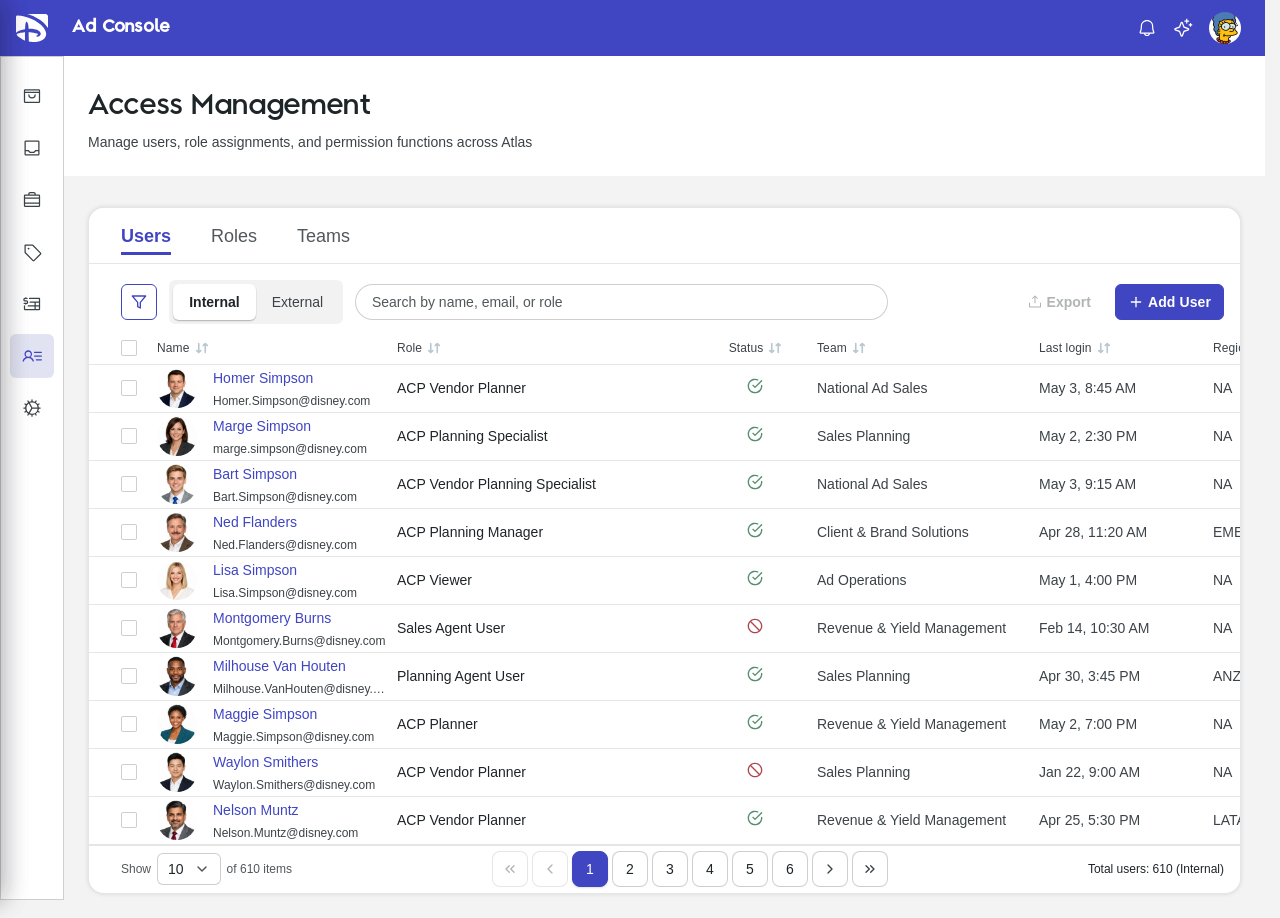
==== commit 43b96204: "fix(iam): publish v4.1 for PM review Co-authored-by: Cursor <cursoragent@cursor.com>" ====
--- a/public/index.html
+++ b/public/index.html
@@ -4,631 +4,62 @@
   <meta charset="UTF-8">
   <meta name="viewport" content="width=device-width, initial-scale=1.0">
   <title>Atlas — User Management</title>
+
+  <!-- Root entry point / default-version redirect. Same shortcut pattern
+       as `dcm.html` -> `dcm/`, generalized via the shared
+       `version-config.js` so this file always resolves to whichever
+       version is `IAM_DEFAULT_VERSION_ID` (currently v4.1) without
+       hardcoding the target path in more than one place (the <meta>
+       fallback below is static only because a no-JS browser can't run
+       the config-driven redirect either).
+
+       This file has no app markup of its own — the redirect below runs
+       synchronously while <head> is still parsing, before the browser
+       has painted anything, so the old v1 app (or any version) never
+       flashes on screen. `location.replace` (not `.assign`) so the
+       redirect doesn't add a "/" entry to browser history: pressing
+       Back from v4.1 after landing here goes to whatever the user
+       visited before "/", not back to this redirect shell.
+
+       The path is always relative ("v4.1/", never "/v4.1/") so the site
+       works from any GitLab Pages base path and from a local file/server
+       root alike — no origin is ever hardcoded. -->
+  <script src="version-config.js?v=20260812v41default"></script>
   <script>
     (function () {
-      try {
-        var t = localStorage.getItem("atlas:theme");
-        /* Any non-"light" value becomes the data-theme attribute (e.g. "dark",
-           "ads-preview"). "light" or missing leaves the attribute off so
-           :root (EDL Light) defaults apply. This is an additive broadening of
-           the previous dark-only bootstrap; EDL Light and EDL Dark behavior
-           are unchanged. */
-        if (t && t !== "light") document.documentElement.setAttribute("data-theme", t);
-      } catch (e) {}
+      var id = window.IAM_DEFAULT_VERSION_ID || "v4.1";
+      var versions = window.IAM_VERSIONS || [];
+      var folder = "v4.1";
+      for (var i = 0; i < versions.length; i++) {
+        if (versions[i].id === id) { folder = versions[i].folder; break; }
+      }
+      /* Carry the query string and hash across the hop. A link to
+         "/?redline=1#roles" has to arrive at "/v4.1/?redline=1#roles",
+         otherwise every shared deep link that goes through the root
+         silently loses the state it was sharing. */
+      location.replace(folder + "/" + location.search + location.hash);
     })();
   </script>
-  <!-- Open Sans — ADS Preview typography only. EDL Light/Dark continue
-       to use InspireTWDC / MultiplaneTWDC Display via the :root --ff token.
-       The font only becomes active when [data-theme="ads-preview"] remaps
-       --ff to the Open Sans stack; under EDL themes this is inert weight in
-       the cache and never renders. preconnect hints shave off the TLS round
-       trip when a user first switches to ADS Preview. -->
-  <link rel="preconnect" href="https://fonts.googleapis.com">
-  <link rel="preconnect" href="https://fonts.gstatic.com" crossorigin>
-  <link rel="stylesheet" href="https://fonts.googleapis.com/css2?family=Open+Sans:wght@400;500;600;700&display=swap">
-  <link rel="stylesheet" href="styles.css?v=20260424scrollsubtle1">
+
+  <!-- No-JS fallback only: immediate (0s), not a delayed timeout. Kept
+       in sync with IAM_DEFAULT_VERSION_ID by hand since a no-JS browser
+       can't read that constant either. 2026-08-11: default moved from
+       v4/ to v4.1/ (V4.1 duplicate); v4/ remains a fully separate,
+       directly-reachable route/folder — see version-config.js.
+
+       Wrapped in <noscript> so it can never race the script above: this
+       refresh targets a bare "v4.1/" with no query string or hash, so if
+       the parser reached it before `location.replace()` committed, a
+       deep link like "/?redline=1#roles" would arrive at the root of
+       v4.1 with its state silently dropped. -->
+  <noscript>
+    <meta http-equiv="refresh" content="0; url=v4.1/">
+  </noscript>
+  <link rel="canonical" href="v4.1/">
 </head>
 <body>
-
-<!-- ═══ NAV ═══ -->
-<nav class="nav">
-  <div class="nav-l">
-    <div class="nav-mod">
-      <div class="nav-logo-group">
-        <a href="slides.html" class="nav-logo-link" aria-label="Open IAM executive introduction (slides)">
-          <img src="nav/logo.svg" alt="Disney Advertising" class="nav-logo-img">
-        </a>
-        <span class="nav-divider"></span>
-      </div>
-    </div>
-  </div>
-  <div class="nav-c">
-    <a href="#" class="nav-a">Sales</a>
-    <a href="#" class="nav-a">Planning <svg class="nav-chev" width="16" height="16" viewBox="0 0 24 24" fill="none" stroke="currentColor" stroke-width="2" stroke-linecap="round" stroke-linejoin="round"><polyline points="6 9 12 15 18 9"/></svg></a>
-    <a href="#" class="nav-a">Ad Ops <svg class="nav-chev" width="16" height="16" viewBox="0 0 24 24" fill="none" stroke="currentColor" stroke-width="2" stroke-linecap="round" stroke-linejoin="round"><polyline points="6 9 12 15 18 9"/></svg></a>
-    <a href="#" class="nav-a">Billing <svg class="nav-chev" width="16" height="16" viewBox="0 0 24 24" fill="none" stroke="currentColor" stroke-width="2" stroke-linecap="round" stroke-linejoin="round"><polyline points="6 9 12 15 18 9"/></svg></a>
-    <a href="#" class="nav-a on">Admin <svg class="nav-chev" width="16" height="16" viewBox="0 0 24 24" fill="none" stroke="currentColor" stroke-width="2" stroke-linecap="round" stroke-linejoin="round"><polyline points="6 9 12 15 18 9"/></svg></a>
-  </div>
-  <div class="nav-r">
-    <!-- Notification button. Two icon glyphs co-exist; CSS shows one per theme:
-         • `nav-bell-img` — legacy EDL Light/Dark asset (`nav/bell.svg`). Unchanged
-           from the original committed design. Hidden under ADS Preview.
-         • `nav-ico-bell` — Ads DS inline SVG, shown only in ADS Preview. -->
-    <button class="nav-r-btn" aria-label="Notifications">
-      <img class="nav-bell-img" src="nav/bell.svg" alt="" width="24" height="24">
-      <svg class="nav-ico nav-ico-bell" xmlns="http://www.w3.org/2000/svg" width="15" height="17" viewBox="0 0 15 17" fill="none" aria-hidden="true">
-        <path d="M14.8272 11.8703C14.3936 11.1234 13.7491 9.01016 13.7491 6.25C13.7491 4.5924 13.0906 3.00269 11.9185 1.83058C10.7464 0.65848 9.1567 0 7.49909 0C5.84149 0 4.25178 0.65848 3.07968 1.83058C1.90757 3.00269 1.24909 4.5924 1.24909 6.25C1.24909 9.01094 0.603782 11.1234 0.170188 11.8703C0.0594621 12.0602 0.000761949 12.2759 7.36794e-06 12.4957C-0.000747213 12.7155 0.0564706 12.9316 0.16589 13.1223C0.27531 13.3129 0.433063 13.4713 0.623239 13.5815C0.813416 13.6917 1.02929 13.7498 1.24909 13.75H4.43738C4.58157 14.4556 4.96505 15.0897 5.52295 15.5451C6.08085 16.0006 6.77892 16.2493 7.49909 16.2493C8.21927 16.2493 8.91734 16.0006 9.47524 15.5451C10.0331 15.0897 10.4166 14.4556 10.5608 13.75H13.7491C13.9688 13.7497 14.1846 13.6915 14.3747 13.5812C14.5647 13.471 14.7224 13.3125 14.8317 13.1219C14.941 12.9313 14.9982 12.7153 14.9974 12.4955C14.9966 12.2758 14.9379 12.0601 14.8272 11.8703ZM7.49909 15C7.11145 14.9999 6.73338 14.8796 6.41691 14.6558C6.10043 14.4319 5.86112 14.1155 5.73191 13.75H9.26628C9.13707 14.1155 8.89776 14.4319 8.58128 14.6558C8.26481 14.8796 7.88674 14.9999 7.49909 15ZM1.24909 12.5C1.85066 11.4656 2.49909 9.06875 2.49909 6.25C2.49909 4.92392 3.02588 3.65215 3.96356 2.71447C4.90124 1.77678 6.17301 1.25 7.49909 1.25C8.82518 1.25 10.0969 1.77678 11.0346 2.71447C11.9723 3.65215 12.4991 4.92392 12.4991 6.25C12.4991 9.06641 13.146 11.4633 13.7491 12.5H1.24909Z" fill="currentColor"/>
-      </svg>
-    </button>
-    <!-- Three-dot "More" button — Ads DS only. Hidden under EDL Light/Dark so
-         their original utility cluster (bell + avatar) renders unchanged. -->
-    <button class="nav-r-btn nav-r-btn-dots" aria-label="More">
-      <svg class="nav-ico nav-ico-dots" xmlns="http://www.w3.org/2000/svg" width="20" height="20" viewBox="0 0 20 20" fill="none" aria-hidden="true">
-        <path d="M10.9375 10C10.9375 10.1854 10.8825 10.3667 10.7795 10.5208C10.6765 10.675 10.5301 10.7952 10.3588 10.8661C10.1875 10.9371 9.99896 10.9557 9.8171 10.9195C9.63525 10.8833 9.4682 10.794 9.33709 10.6629C9.20598 10.5318 9.11669 10.3648 9.08051 10.1829C9.04434 10.001 9.06291 9.81254 9.13386 9.64123C9.20482 9.46993 9.32498 9.32351 9.47915 9.2205C9.63332 9.11748 9.81458 9.0625 10 9.0625C10.2486 9.0625 10.4871 9.16127 10.6629 9.33709C10.8387 9.5129 10.9375 9.75136 10.9375 10ZM15.3125 9.0625C15.1271 9.0625 14.9458 9.11748 14.7917 9.2205C14.6375 9.32351 14.5173 9.46993 14.4464 9.64123C14.3754 9.81254 14.3568 10.001 14.393 10.1829C14.4292 10.3648 14.5185 10.5318 14.6496 10.6629C14.7807 10.794 14.9477 10.8833 15.1296 10.9195C15.3115 10.9557 15.5 10.9371 15.6713 10.8661C15.8426 10.7952 15.989 10.675 16.092 10.5208C16.195 10.3667 16.25 10.1854 16.25 10C16.25 9.75136 16.1512 9.5129 15.9754 9.33709C15.7996 9.16127 15.5611 9.0625 15.3125 9.0625ZM4.6875 9.0625C4.50208 9.0625 4.32082 9.11748 4.16665 9.2205C4.01248 9.32351 3.89232 9.46993 3.82136 9.64123C3.75041 9.81254 3.73184 10.001 3.76801 10.1829C3.80419 10.3648 3.89348 10.5318 4.02459 10.6629C4.1557 10.794 4.32275 10.8833 4.5046 10.9195C4.68646 10.9557 4.87496 10.9371 5.04627 10.8661C5.21757 10.7952 5.36399 10.675 5.467 10.5208C5.57002 10.3667 5.625 10.1854 5.625 10C5.625 9.75136 5.52623 9.5129 5.35041 9.33709C5.1746 9.16127 4.93614 9.0625 4.6875 9.0625Z" fill="currentColor"/>
-      </svg>
-    </button>
-    <div class="user-menu" id="userMenu">
-      <button class="nav-r-btn" id="userMenuTrigger" aria-label="User menu" aria-haspopup="menu" aria-expanded="false"><img src="nav/avatar.png" alt="" class="nav-avatar-img"></button>
-      <div class="user-menu-pop" id="userMenuPop" role="menu" aria-labelledby="userMenuTrigger">
-        <div class="user-menu-hdr">
-          <div class="user-menu-name">Simpson, Marge</div>
-          <div class="user-menu-email">marge.simpson@disney.com</div>
-        </div>
-        <div class="user-menu-sep"></div>
-        <div class="user-menu-row" role="menuitem" tabindex="-1">
-          <span class="user-menu-label">Version</span>
-          <span class="user-menu-value">1.0</span>
-        </div>
-        <div class="user-menu-row has-sub" id="userMenuTheme" role="menuitem" tabindex="-1" aria-haspopup="menu" aria-expanded="false">
-          <span class="user-menu-label">Theme</span>
-          <svg class="user-menu-chev" width="16" height="16" viewBox="0 0 24 24" fill="none" stroke="currentColor" stroke-width="2" stroke-linecap="round" stroke-linejoin="round" aria-hidden="true"><polyline points="9 18 15 12 9 6"/></svg>
-          <div class="user-menu-sub" role="menu" aria-label="Theme">
-            <div class="user-menu-sub-item is-selected" role="menuitemradio" aria-checked="true" data-theme="light" tabindex="-1">EDL Light</div>
-            <div class="user-menu-sub-item" role="menuitemradio" aria-checked="false" data-theme="dark" tabindex="-1">EDL Dark</div>
-            <div class="user-menu-sub-item" role="menuitemradio" aria-checked="false" data-theme="ads-preview" tabindex="-1">ADS Preview</div>
-          </div>
-        </div>
-        <div class="user-menu-sep"></div>
-        <div class="user-menu-row" role="menuitem" tabindex="-1" id="userMenuLogout">
-          <span class="user-menu-label">Log Out</span>
-        </div>
-      </div>
-    </div>
-  </div>
-</nav>
-
-<!-- ═══ PAGE ═══ -->
-<main class="page">
-  <div class="hdr">
-    <h1>User Management</h1>
-    <p>Assign roles and manage access across Atlas</p>
-  </div>
-
-  <div class="card">
-    <!-- Tabs -->
-    <div class="tabs-row">
-      <nav>
-        <button class="tab-btn on">Users</button>
-        <button class="tab-btn">Roles and Permissions</button>
-      </nav>
-    </div>
-
-    <div id="usersPanel">
-    <!-- Toolbar -->
-    <div class="tbar">
-      <div class="tbar-l">
-        <button class="btn-std">
-          <svg width="16" height="16" viewBox="0 0 24 24" fill="none" stroke="currentColor" stroke-width="2" stroke-linecap="round" stroke-linejoin="round"><polygon points="22 3 2 3 10 12.46 10 19 14 21 14 12.46 22 3"/></svg>
-          Filter
-        </button>
-        <div class="seg-ctrl" id="userViewToggle" role="group" aria-label="User type">
-          <button class="seg-btn on" data-view="internal">Internal</button>
-          <button class="seg-btn" data-view="external">External</button>
-        </div>
-        <div class="search" id="searchWrap">
-          <input type="text" id="searchInput" placeholder="Search by name, email, or role" autocomplete="off">
-          <svg class="search-ico" id="searchIco" width="16" height="16" viewBox="0 0 24 24" fill="none" stroke="#9EB0BD" stroke-width="2" stroke-linecap="round" stroke-linejoin="round"><circle cx="11" cy="11" r="8"/><line x1="21" y1="21" x2="16.65" y2="16.65"/></svg>
-          <button type="button" class="search-clear hidden" id="searchClear" aria-label="Clear search"><svg width="14" height="14" viewBox="0 0 24 24" fill="none" stroke="currentColor" stroke-width="2" stroke-linecap="round" stroke-linejoin="round"><line x1="18" y1="6" x2="6" y2="18"/><line x1="6" y1="6" x2="18" y2="18"/></svg></button>
-          <div class="search-dropdown" id="searchDropdown">
-            <div id="searchDDContent"></div>
-          </div>
-        </div>
-      </div>
-      <button class="btn-ghost">
-        <svg width="16" height="16" viewBox="0 0 24 24" fill="none" stroke="currentColor" stroke-width="2" stroke-linecap="round" stroke-linejoin="round"><line x1="12" y1="5" x2="12" y2="19"/><line x1="5" y1="12" x2="19" y2="12"/></svg>
-        Add Users
-      </button>
-    </div>
-
-    <!-- Table -->
-    <div class="tbl-wrap">
-      <table class="tbl" id="usersTable">
-        <colgroup id="usersColgroup">
-          <col data-u-col="nm">
-          <col data-u-col="em">
-          <col data-u-col="rl">
-          <col data-u-col="st">
-          <col data-u-col="tm">
-          <col data-u-col="ct">
-          <col data-u-col="ll">
-          <col data-u-col="rg">
-        </colgroup>
-        <thead>
-          <tr>
-            <th class="c-nm" data-sort="name"><div class="th-inner"><span>Name</span><svg class="sort-ico" width="12" height="12" viewBox="0 0 9.25 8.25" fill="none"><path class="sort-dn" d="M2.125 0C2.47 0 2.75.28 2.75.625V6.116l.433-.433a.625.625 0 0 1 .884.884l-1.5 1.5a.625.625 0 0 1-.884 0l-1.5-1.5a.625.625 0 0 1 .884-.884L1.5 6.116V.625C1.5.28 1.78 0 2.125 0Z"/><path class="sort-up" d="M7.125 0c.166 0 .325.066.442.183l1.5 1.5a.625.625 0 0 1-.884.884L7.75 2.134V7.625a.625.625 0 0 1-1.25 0V2.134l-.433.433a.625.625 0 0 1-.884-.884l1.5-1.5A.625.625 0 0 1 7.125 0Z"/></svg></div></th>
-            <th class="c-em" data-sort="email"><div class="th-inner"><span>Email</span><svg class="sort-ico" width="12" height="12" viewBox="0 0 9.25 8.25" fill="none"><path class="sort-dn" d="M2.125 0C2.47 0 2.75.28 2.75.625V6.116l.433-.433a.625.625 0 0 1 .884.884l-1.5 1.5a.625.625 0 0 1-.884 0l-1.5-1.5a.625.625 0 0 1 .884-.884L1.5 6.116V.625C1.5.28 1.78 0 2.125 0Z"/><path class="sort-up" d="M7.125 0c.166 0 .325.066.442.183l1.5 1.5a.625.625 0 0 1-.884.884L7.75 2.134V7.625a.625.625 0 0 1-1.25 0V2.134l-.433.433a.625.625 0 0 1-.884-.884l1.5-1.5A.625.625 0 0 1 7.125 0Z"/></svg></div></th>
-            <th class="c-rl" data-sort="role"><div class="th-inner"><span>Role</span><svg class="sort-ico" width="12" height="12" viewBox="0 0 9.25 8.25" fill="none"><path class="sort-dn" d="M2.125 0C2.47 0 2.75.28 2.75.625V6.116l.433-.433a.625.625 0 0 1 .884.884l-1.5 1.5a.625.625 0 0 1-.884 0l-1.5-1.5a.625.625 0 0 1 .884-.884L1.5 6.116V.625C1.5.28 1.78 0 2.125 0Z"/><path class="sort-up" d="M7.125 0c.166 0 .325.066.442.183l1.5 1.5a.625.625 0 0 1-.884.884L7.75 2.134V7.625a.625.625 0 0 1-1.25 0V2.134l-.433.433a.625.625 0 0 1-.884-.884l1.5-1.5A.625.625 0 0 1 7.125 0Z"/></svg></div></th>
-            <th class="c-st" data-sort="status"><div class="th-inner"><span>Status</span><svg class="sort-ico" width="12" height="12" viewBox="0 0 9.25 8.25" fill="none"><path class="sort-dn" d="M2.125 0C2.47 0 2.75.28 2.75.625V6.116l.433-.433a.625.625 0 0 1 .884.884l-1.5 1.5a.625.625 0 0 1-.884 0l-1.5-1.5a.625.625 0 0 1 .884-.884L1.5 6.116V.625C1.5.28 1.78 0 2.125 0Z"/><path class="sort-up" d="M7.125 0c.166 0 .325.066.442.183l1.5 1.5a.625.625 0 0 1-.884.884L7.75 2.134V7.625a.625.625 0 0 1-1.25 0V2.134l-.433.433a.625.625 0 0 1-.884-.884l1.5-1.5A.625.625 0 0 1 7.125 0Z"/></svg></div></th>
-            <th class="c-tm" data-sort="team"><div class="th-inner"><span>Team</span><svg class="sort-ico" width="12" height="12" viewBox="0 0 9.25 8.25" fill="none"><path class="sort-dn" d="M2.125 0C2.47 0 2.75.28 2.75.625V6.116l.433-.433a.625.625 0 0 1 .884.884l-1.5 1.5a.625.625 0 0 1-.884 0l-1.5-1.5a.625.625 0 0 1 .884-.884L1.5 6.116V.625C1.5.28 1.78 0 2.125 0Z"/><path class="sort-up" d="M7.125 0c.166 0 .325.066.442.183l1.5 1.5a.625.625 0 0 1-.884.884L7.75 2.134V7.625a.625.625 0 0 1-1.25 0V2.134l-.433.433a.625.625 0 0 1-.884-.884l1.5-1.5A.625.625 0 0 1 7.125 0Z"/></svg></div></th>
-            <th class="c-ct" data-sort="title"><div class="th-inner"><span>Company Title/ Role</span><svg class="sort-ico" width="12" height="12" viewBox="0 0 9.25 8.25" fill="none"><path class="sort-dn" d="M2.125 0C2.47 0 2.75.28 2.75.625V6.116l.433-.433a.625.625 0 0 1 .884.884l-1.5 1.5a.625.625 0 0 1-.884 0l-1.5-1.5a.625.625 0 0 1 .884-.884L1.5 6.116V.625C1.5.28 1.78 0 2.125 0Z"/><path class="sort-up" d="M7.125 0c.166 0 .325.066.442.183l1.5 1.5a.625.625 0 0 1-.884.884L7.75 2.134V7.625a.625.625 0 0 1-1.25 0V2.134l-.433.433a.625.625 0 0 1-.884-.884l1.5-1.5A.625.625 0 0 1 7.125 0Z"/></svg></div></th>
-            <th class="c-ll" data-sort="lastLogin"><div class="th-inner"><span>Last login</span><svg class="sort-ico" width="12" height="12" viewBox="0 0 9.25 8.25" fill="none"><path class="sort-dn" d="M2.125 0C2.47 0 2.75.28 2.75.625V6.116l.433-.433a.625.625 0 0 1 .884.884l-1.5 1.5a.625.625 0 0 1-.884 0l-1.5-1.5a.625.625 0 0 1 .884-.884L1.5 6.116V.625C1.5.28 1.78 0 2.125 0Z"/><path class="sort-up" d="M7.125 0c.166 0 .325.066.442.183l1.5 1.5a.625.625 0 0 1-.884.884L7.75 2.134V7.625a.625.625 0 0 1-1.25 0V2.134l-.433.433a.625.625 0 0 1-.884-.884l1.5-1.5A.625.625 0 0 1 7.125 0Z"/></svg></div></th>
-            <th class="c-rg" data-sort="region"><div class="th-inner"><span>Region</span><svg class="sort-ico" width="12" height="12" viewBox="0 0 9.25 8.25" fill="none"><path class="sort-dn" d="M2.125 0C2.47 0 2.75.28 2.75.625V6.116l.433-.433a.625.625 0 0 1 .884.884l-1.5 1.5a.625.625 0 0 1-.884 0l-1.5-1.5a.625.625 0 0 1 .884-.884L1.5 6.116V.625C1.5.28 1.78 0 2.125 0Z"/><path class="sort-up" d="M7.125 0c.166 0 .325.066.442.183l1.5 1.5a.625.625 0 0 1-.884.884L7.75 2.134V7.625a.625.625 0 0 1-1.25 0V2.134l-.433.433a.625.625 0 0 1-.884-.884l1.5-1.5A.625.625 0 0 1 7.125 0Z"/></svg></div></th>
-          </tr>
-        </thead>
-        <tbody id="tbody"></tbody>
-      </table>
-    </div>
-
-    <!-- Pagination -->
-    <div class="pgn">
-        <div class="pgn-show">
-        <span class="pgn-lbl">Show</span>
-        <div class="pgn-sel-wrap">
-          <div class="cr-dd pgn-dd" id="usersPageSizeDD">
-            <button type="button" class="cr-dd-trigger" id="usersPageSizeTrigger" aria-haspopup="listbox" aria-expanded="false" aria-controls="usersPageSizeMenu">
-              <span class="cr-dd-value" id="usersPageSizeValue">10</span>
-              <svg class="cr-dd-chev" width="16" height="16" viewBox="0 0 16 16" fill="none" aria-hidden="true"><path d="M4 6l4 4 4-4" stroke="currentColor" stroke-width="1.5" stroke-linecap="round" stroke-linejoin="round"/></svg>
-            </button>
-            <div class="cr-dd-menu" id="usersPageSizeMenu" role="listbox" aria-label="Rows per page"></div>
-          </div>
-        </div>
-        <span class="pgn-lbl">of 610 items</span>
-      </div>
-      <div class="pgn-pages">
-        <button class="pg-nav off" aria-label="First"><svg width="16" height="16" viewBox="0 0 24 24" fill="none" stroke="currentColor" stroke-width="2" stroke-linecap="round" stroke-linejoin="round"><polyline points="11 17 6 12 11 7"/><polyline points="18 17 13 12 18 7"/></svg></button>
-        <button class="pg-nav off" aria-label="Prev"><svg width="16" height="16" viewBox="0 0 24 24" fill="none" stroke="currentColor" stroke-width="2" stroke-linecap="round" stroke-linejoin="round"><polyline points="15 18 9 12 15 6"/></svg></button>
-        <div class="pg-nums">
-          <button class="pg-n on">1</button>
-          <button class="pg-n">2</button>
-          <button class="pg-n">3</button>
-          <span class="pg-dots">…</span>
-          <button class="pg-n">10</button>
-        </div>
-        <button class="pg-nav" aria-label="Next"><svg width="16" height="16" viewBox="0 0 24 24" fill="none" stroke="currentColor" stroke-width="2" stroke-linecap="round" stroke-linejoin="round"><polyline points="9 18 15 12 9 6"/></svg></button>
-        <button class="pg-nav" aria-label="Last"><svg width="16" height="16" viewBox="0 0 24 24" fill="none" stroke="currentColor" stroke-width="2" stroke-linecap="round" stroke-linejoin="round"><polyline points="13 17 18 12 13 7"/><polyline points="6 17 11 12 6 7"/></svg></button>
-      </div>
-      <div class="pgn-jump">
-        <span class="pgn-lbl" id="usersTotalLabel">Total users: 610</span>
-      </div>
-    </div>
-    </div>
-
-    <div id="rolesPanel" style="display:none">
-      <div class="tbar">
-        <div class="tbar-l">
-          <button class="btn-std" id="rpFilterBtn">
-            <svg width="16" height="16" viewBox="0 0 24 24" fill="none" stroke="currentColor" stroke-width="2" stroke-linecap="round" stroke-linejoin="round"><polygon points="22 3 2 3 10 12.46 10 19 14 21 14 12.46 22 3"/></svg>
-            Filter
-          </button>
-          <div class="search" id="rpSearchWrap">
-            <input type="text" id="rpSearchInput" placeholder="Search by role name or description" autocomplete="off">
-            <svg class="search-ico" id="rpSearchIco" width="16" height="16" viewBox="0 0 24 24" fill="none" stroke="#9EB0BD" stroke-width="2" stroke-linecap="round" stroke-linejoin="round"><circle cx="11" cy="11" r="8"/><line x1="21" y1="21" x2="16.65" y2="16.65"/></svg>
-            <button type="button" class="search-clear hidden" id="rpSearchClear" aria-label="Clear search"><svg width="14" height="14" viewBox="0 0 24 24" fill="none" stroke="currentColor" stroke-width="2" stroke-linecap="round" stroke-linejoin="round"><line x1="18" y1="6" x2="6" y2="18"/><line x1="6" y1="6" x2="18" y2="18"/></svg></button>
-          </div>
-        </div>
-        <button class="btn-ghost">
-          <svg width="16" height="16" viewBox="0 0 24 24" fill="none" stroke="currentColor" stroke-width="2" stroke-linecap="round" stroke-linejoin="round"><line x1="12" y1="5" x2="12" y2="19"/><line x1="5" y1="12" x2="19" y2="12"/></svg>
-          Create Role
-        </button>
-      </div>
-
-      <div class="tbl-wrap">
-        <table class="tbl rp-tbl" id="rpTable">
-          <colgroup id="rpColgroup">
-            <col data-rp-col="role">
-            <col data-rp-col="func">
-            <col data-rp-col="by">
-            <col data-rp-col="date">
-          </colgroup>
-          <thead>
-            <tr>
-              <th class="rp-role" data-rp-sort="role"><div class="th-inner"><span>Role</span><svg class="sort-ico" width="12" height="12" viewBox="0 0 9.25 8.25" fill="none"><path class="sort-dn" d="M2.125 0C2.47 0 2.75.28 2.75.625V6.116l.433-.433a.625.625 0 0 1 .884.884l-1.5 1.5a.625.625 0 0 1-.884 0l-1.5-1.5a.625.625 0 0 1 .884-.884L1.5 6.116V.625C1.5.28 1.78 0 2.125 0Z"/><path class="sort-up" d="M7.125 0c.166 0 .325.066.442.183l1.5 1.5a.625.625 0 0 1-.884.884L7.75 2.134V7.625a.625.625 0 0 1-1.25 0V2.134l-.433.433a.625.625 0 0 1-.884-.884l1.5-1.5A.625.625 0 0 1 7.125 0Z"/></svg></div></th>
-              <th class="rp-func" data-rp-sort="functions"><div class="th-inner"><span>Functions</span><svg class="sort-ico" width="12" height="12" viewBox="0 0 9.25 8.25" fill="none"><path class="sort-dn" d="M2.125 0C2.47 0 2.75.28 2.75.625V6.116l.433-.433a.625.625 0 0 1 .884.884l-1.5 1.5a.625.625 0 0 1-.884 0l-1.5-1.5a.625.625 0 0 1 .884-.884L1.5 6.116V.625C1.5.28 1.78 0 2.125 0Z"/><path class="sort-up" d="M7.125 0c.166 0 .325.066.442.183l1.5 1.5a.625.625 0 0 1-.884.884L7.75 2.134V7.625a.625.625 0 0 1-1.25 0V2.134l-.433.433a.625.625 0 0 1-.884-.884l1.5-1.5A.625.625 0 0 1 7.125 0Z"/></svg></div></th>
-              <th class="rp-by" data-rp-sort="createdBy"><div class="th-inner"><span>Created By</span><svg class="sort-ico" width="12" height="12" viewBox="0 0 9.25 8.25" fill="none"><path class="sort-dn" d="M2.125 0C2.47 0 2.75.28 2.75.625V6.116l.433-.433a.625.625 0 0 1 .884.884l-1.5 1.5a.625.625 0 0 1-.884 0l-1.5-1.5a.625.625 0 0 1 .884-.884L1.5 6.116V.625C1.5.28 1.78 0 2.125 0Z"/><path class="sort-up" d="M7.125 0c.166 0 .325.066.442.183l1.5 1.5a.625.625 0 0 1-.884.884L7.75 2.134V7.625a.625.625 0 0 1-1.25 0V2.134l-.433.433a.625.625 0 0 1-.884-.884l1.5-1.5A.625.625 0 0 1 7.125 0Z"/></svg></div></th>
-              <th class="rp-date" data-rp-sort="createDate"><div class="th-inner"><span>Create Date</span><svg class="sort-ico" width="12" height="12" viewBox="0 0 9.25 8.25" fill="none"><path class="sort-dn" d="M2.125 0C2.47 0 2.75.28 2.75.625V6.116l.433-.433a.625.625 0 0 1 .884.884l-1.5 1.5a.625.625 0 0 1-.884 0l-1.5-1.5a.625.625 0 0 1 .884-.884L1.5 6.116V.625C1.5.28 1.78 0 2.125 0Z"/><path class="sort-up" d="M7.125 0c.166 0 .325.066.442.183l1.5 1.5a.625.625 0 0 1-.884.884L7.75 2.134V7.625a.625.625 0 0 1-1.25 0V2.134l-.433.433a.625.625 0 0 1-.884-.884l1.5-1.5A.625.625 0 0 1 7.125 0Z"/></svg></div></th>
-            </tr>
-          </thead>
-          <tbody id="rpTbody"></tbody>
-        </table>
-      </div>
-
-      <div class="pgn" id="rpPgn">
-        <div class="pgn-show">
-          <span class="pgn-lbl">Show</span>
-          <div class="pgn-sel-wrap">
-            <div class="cr-dd pgn-dd" id="rpPageSizeDD">
-              <button type="button" class="cr-dd-trigger" id="rpPageSizeTrigger" aria-haspopup="listbox" aria-expanded="false" aria-controls="rpPageSizeMenu">
-                <span class="cr-dd-value" id="rpPageSizeValue">10</span>
-                <svg class="cr-dd-chev" width="16" height="16" viewBox="0 0 16 16" fill="none" aria-hidden="true"><path d="M4 6l4 4 4-4" stroke="currentColor" stroke-width="1.5" stroke-linecap="round" stroke-linejoin="round"/></svg>
-              </button>
-              <div class="cr-dd-menu" id="rpPageSizeMenu" role="listbox" aria-label="Rows per page"></div>
-            </div>
-          </div>
-          <span class="pgn-lbl" id="rpItemCount">of 11 items</span>
-        </div>
-        <div class="pgn-pages" id="rpPgnPages">
-          <button class="pg-nav off" data-rp-nav="first" aria-label="First"><svg width="16" height="16" viewBox="0 0 24 24" fill="none" stroke="currentColor" stroke-width="2" stroke-linecap="round" stroke-linejoin="round"><polyline points="11 17 6 12 11 7"/><polyline points="18 17 13 12 18 7"/></svg></button>
-          <button class="pg-nav off" data-rp-nav="prev" aria-label="Prev"><svg width="16" height="16" viewBox="0 0 24 24" fill="none" stroke="currentColor" stroke-width="2" stroke-linecap="round" stroke-linejoin="round"><polyline points="15 18 9 12 15 6"/></svg></button>
-          <div class="pg-nums" id="rpPgNums"></div>
-          <button class="pg-nav" data-rp-nav="next" aria-label="Next"><svg width="16" height="16" viewBox="0 0 24 24" fill="none" stroke="currentColor" stroke-width="2" stroke-linecap="round" stroke-linejoin="round"><polyline points="9 18 15 12 9 6"/></svg></button>
-          <button class="pg-nav" data-rp-nav="last" aria-label="Last"><svg width="16" height="16" viewBox="0 0 24 24" fill="none" stroke="currentColor" stroke-width="2" stroke-linecap="round" stroke-linejoin="round"><polyline points="13 17 18 12 13 7"/><polyline points="6 17 11 12 6 7"/></svg></button>
-        </div>
-        <div class="pgn-jump">
-          <span class="pgn-lbl" id="rpTotalLabel">Total roles: 11</span>
-        </div>
-      </div>
-    </div>
-  </div>
-</main>
-
-<!-- ═══ ADD USERS PAGE ═══ -->
-<div id="addUsersPage" class="au-page" style="display:none">
-  <div class="au-shell">
-    <button class="au-back" id="auBack">
-      <svg width="16" height="16" viewBox="0 0 24 24" fill="none" stroke="currentColor" stroke-width="2" stroke-linecap="round" stroke-linejoin="round" aria-hidden="true"><polyline points="15 18 9 12 15 6"/></svg>
-      Back to users
-    </button>
-
-    <div class="au-header">
-      <div class="au-header-left">
-        <h1 class="au-title" id="auPageTitle">Add users</h1>
-        <p class="au-subtitle" id="auPageSubtitle">Capture user details and assign access for Atlas</p>
-      </div>
-      <div class="au-header-actions">
-        <button type="button" class="au-remove-user-link" id="auRemoveUser" hidden>Remove User</button>
-        <button class="btn-std" id="auCancel">Cancel</button>
-        <button class="au-btn-save" id="auSave">Add User</button>
-      </div>
-    </div>
-
-    <section class="au-card cr-card" id="auBasicCard" aria-labelledby="auBasicTitle">
-      <div class="cr-section-header" data-au-toggle="basic" role="button" tabindex="0" aria-expanded="true">
-        <svg class="cr-section-chev" width="16" height="16" viewBox="0 0 24 24" fill="none" stroke="currentColor" stroke-width="2" stroke-linecap="round" stroke-linejoin="round" aria-hidden="true"><polyline points="6 9 12 15 18 9"/></svg>
-        <span class="cr-section-title" id="auBasicTitle">Basic Information</span>
-        <span class="cr-section-summary" id="auBasicSummary" aria-hidden="true"></span>
-      </div>
-
-      <div class="au-section-body">
-      <div class="au-grid">
-        <div class="au-field au-field-edit-only">
-          <label class="au-label" for="auFullName">Name</label>
-          <input class="au-input au-input-readonly" id="auFullName" type="text" value="Homer Simpson" readonly aria-readonly="true" tabindex="-1">
-        </div>
-        <div class="au-field au-field-first">
-          <label class="au-label" for="auFirstName">First name<span class="au-req">*</span></label>
-          <input class="au-input" id="auFirstName" type="text" placeholder="Enter first name" autocomplete="off">
-        </div>
-        <div class="au-field au-field-last">
-          <label class="au-label" for="auLastName">Last name<span class="au-req">*</span></label>
-          <input class="au-input" id="auLastName" type="text" placeholder="Enter last name" autocomplete="off">
-        </div>
-        <div class="au-field au-field-preferred">
-          <label class="au-label" for="auPreferredName">Preferred name
-            <svg class="au-info" width="14" height="14" viewBox="0 0 24 24" fill="none" stroke="currentColor" stroke-width="2" stroke-linecap="round" stroke-linejoin="round" aria-hidden="true"><circle cx="12" cy="12" r="10"/><line x1="12" y1="16" x2="12" y2="12"/><line x1="12" y1="8" x2="12.01" y2="8"/></svg>
-          </label>
-          <input class="au-input" id="auPreferredName" type="text" placeholder="Enter preferred name" autocomplete="off">
-        </div>
-
-        <div class="au-field au-field-email">
-          <label class="au-label" for="auEmail">Email<span class="au-req">*</span>
-            <svg class="au-info" width="14" height="14" viewBox="0 0 24 24" fill="none" stroke="currentColor" stroke-width="2" stroke-linecap="round" stroke-linejoin="round" aria-hidden="true"><circle cx="12" cy="12" r="10"/><line x1="12" y1="16" x2="12" y2="12"/><line x1="12" y1="8" x2="12.01" y2="8"/></svg>
-          </label>
-          <input class="au-input" id="auEmail" type="email" placeholder="example@disney.com" autocomplete="off">
-        </div>
-        <div class="au-field au-field-region">
-          <label class="au-label" for="auRegionCombo-ctl">Region<span class="au-req">*</span>
-            <svg class="au-info" width="14" height="14" viewBox="0 0 24 24" fill="none" stroke="currentColor" stroke-width="2" stroke-linecap="round" stroke-linejoin="round" aria-hidden="true"><circle cx="12" cy="12" r="10"/><line x1="12" y1="16" x2="12" y2="12"/><line x1="12" y1="8" x2="12.01" y2="8"/></svg>
-          </label>
-          <input type="hidden" id="auRegion" value="NA">
-          <div class="edl-combo au-field-dd" id="auRegionCombo" aria-label="Region"></div>
-        </div>
-        <div class="au-field au-field-timezone">
-          <label class="au-label" for="auTimezoneCombo-ctl">Timezone<span class="au-req">*</span>
-            <svg class="au-info" width="14" height="14" viewBox="0 0 24 24" fill="none" stroke="currentColor" stroke-width="2" stroke-linecap="round" stroke-linejoin="round" aria-hidden="true"><circle cx="12" cy="12" r="10"/><line x1="12" y1="16" x2="12" y2="12"/><line x1="12" y1="8" x2="12.01" y2="8"/></svg>
-          </label>
-          <input type="hidden" id="auTimezone" value="America/New_York">
-          <div class="edl-combo au-field-dd" id="auTimezoneCombo" aria-label="Timezone"></div>
-        </div>
-
-        <div class="au-field au-field-team">
-          <label class="au-label" for="auTeamCombo-ctl">Team</label>
-          <input type="hidden" id="auTeam" value="">
-          <div class="edl-combo au-field-dd" id="auTeamCombo" aria-label="Team"></div>
-        </div>
-        <div class="au-field au-field-status">
-          <label class="au-label" id="auStatusLabel" for="auStatusValue">Status<span class="au-req">*</span></label>
-          <div class="au-status-seg" id="auStatusSeg" role="radiogroup" aria-labelledby="auStatusLabel">
-            <button type="button" class="au-status-opt is-selected" data-au-status="Active" aria-pressed="true">Active</button>
-            <button type="button" class="au-status-opt" data-au-status="Inactive" aria-pressed="false">Inactive</button>
-          </div>
-          <div class="au-status-readonly" id="auStatusReadonly" aria-labelledby="auStatusLabel" hidden></div>
-          <input type="hidden" id="auStatusValue" value="Active" required>
-        </div>
-        <div class="au-field au-profile-field">
-          <label class="au-label">Profile picture</label>
-          <p class="au-profile-sync-note">Synced from Disney Rostr when available.</p>
-        </div>
-      </div>
-      </div>
-    </section>
-
-    <section class="au-card cr-card au-access-card" id="auRolesCard" aria-labelledby="auRolesPermissionsTitle">
-      <div class="cr-section-header" data-au-toggle="roles" role="button" tabindex="0" aria-expanded="true">
-        <svg class="cr-section-chev" width="16" height="16" viewBox="0 0 24 24" fill="none" stroke="currentColor" stroke-width="2" stroke-linecap="round" stroke-linejoin="round" aria-hidden="true"><polyline points="6 9 12 15 18 9"/></svg>
-        <span class="cr-section-title" id="auRolesPermissionsTitle">Roles &amp; Permissions</span>
-        <span class="cr-section-summary" id="auRolesSummary" aria-hidden="true"></span>
-      </div>
-
-      <div class="au-section-body">
-      <div class="au-field au-role-field">
-        <label class="au-label" for="auRoleCombo-ctl">Assign Roles<span class="au-req">*</span></label>
-        <div class="au-role-row">
-          <div class="au-role-dd-field">
-            <div class="edl-combo au-field-dd" id="auRoleCombo" aria-label="Roles"></div>
-          </div>
-          <button class="au-btn-add" id="auRoleAdd" type="button">Add</button>
-        </div>
-      </div>
-
-      <div class="au-role-cards" id="auRoleCards"></div>
-      </div>
-    </section>
-  </div>
-</div>
-
-<!-- ═══ CREATE ROLE PAGE ═══ -->
-<div id="createRolePage" class="cr-page" style="display:none">
-  <div class="cr-shell">
-    <button class="cr-back" id="crBack">
-      <svg width="16" height="16" viewBox="0 0 24 24" fill="none" stroke="currentColor" stroke-width="2" stroke-linecap="round" stroke-linejoin="round"><polyline points="15 18 9 12 15 6"/></svg>
-      Back to Roles and Permissions
-    </button>
-
-    <div class="cr-header">
-      <div class="cr-header-left">
-        <h1 class="cr-title">Create Role</h1>
-        <p class="cr-subtitle">Define roles details, assign functions and manage access settings</p>
-      </div>
-      <div class="cr-header-actions">
-        <button class="cr-btn-remove" id="crRemove" type="button" hidden>
-          <span>Remove Role</span>
-        </button>
-        <button class="btn-std" id="crCancel">Cancel</button>
-        <button class="cr-btn-save" id="crSave" disabled>Save Role</button>
-      </div>
-    </div>
-
-    <!-- Basic Information Card -->
-    <div class="cr-card" id="crBasicCard">
-      <div class="cr-section-header" data-cr-toggle="basic" role="button" tabindex="0" aria-expanded="true">
-        <svg class="cr-section-chev" width="16" height="16" viewBox="0 0 24 24" fill="none" stroke="currentColor" stroke-width="2" stroke-linecap="round" stroke-linejoin="round"><polyline points="6 9 12 15 18 9"/></svg>
-        <span class="cr-section-title">Basic Information</span>
-        <span class="cr-section-summary" id="crBasicSummary" aria-hidden="true"></span>
-      </div>
-
-      <div class="cr-field">
-        <label class="cr-label">Role Name <span class="cr-req">*</span></label>
-        <input type="text" class="cr-input" id="crRoleName" placeholder="Enter Role Name" autocomplete="off">
-      </div>
-
-      <div class="cr-field">
-        <label class="cr-label">Description</label>
-        <textarea class="cr-textarea" id="crDescription" placeholder="A brief summary of the role and its primary audience"></textarea>
-      </div>
-
-      <div class="cr-field">
-        <label class="cr-label">Data Accessibility <span class="cr-req">*</span></label>
-        <div class="cr-checkbox-row">
-          <label class="cr-checkbox-item">
-            <input type="checkbox" class="cr-check" name="dataAccess" value="sensitive" checked>
-            <span class="cr-check-label">Sensitive Data Access</span>
-          </label>
-          <label class="cr-checkbox-item">
-            <input type="checkbox" class="cr-check" name="dataAccess" value="regional" checked>
-            <span class="cr-check-label">Regional Data Access</span>
-          </label>
-        </div>
-      </div>
-    </div>
-
-    <!-- Permissions Card -->
-    <div class="cr-card" id="crFuncsCard">
-      <div class="cr-section-header" data-cr-toggle="functions" role="button" tabindex="0" aria-expanded="true">
-        <svg class="cr-section-chev" width="16" height="16" viewBox="0 0 24 24" fill="none" stroke="currentColor" stroke-width="2" stroke-linecap="round" stroke-linejoin="round"><polyline points="6 9 12 15 18 9"/></svg>
-        <span class="cr-section-title" id="crFunctionsTitle">Permissions (0 Selected)</span>
-        <span class="cr-section-summary" id="crFuncsSummary" aria-hidden="true"></span>
-      </div>
-
-      <div class="cr-field cr-app-row">
-        <div class="cr-app-row-field">
-          <label class="cr-label">Add application <span class="cr-req">*</span></label>
-          <div class="cr-dd" id="crAppDD">
-            <button type="button" class="cr-dd-trigger" id="crAppTrigger" aria-haspopup="listbox" aria-expanded="false" aria-controls="crAppMenu">
-              <span class="cr-dd-value" id="crAppValue">Select Application</span>
-              <svg class="cr-dd-chev" width="16" height="16" viewBox="0 0 16 16" fill="none"><path d="M4 6l4 4 4-4" stroke="currentColor" stroke-width="1.5" stroke-linecap="round" stroke-linejoin="round"/></svg>
-            </button>
-          </div>
-        </div>
-        <button type="button" class="cr-btn-add" id="crAddBtn" disabled>
-          <svg width="14" height="14" viewBox="0 0 16 16" fill="none" aria-hidden="true"><path d="M8 3v10M3 8h10" stroke="currentColor" stroke-width="1.75" stroke-linecap="round"/></svg>
-          Add
-        </button>
-      </div>
-
-      <!-- Applications sections container (populated by JS) -->
-      <div class="cr-perms-content" id="crPermsContent" style="display:none"></div>
-    </div>
-  </div>
-</div>
-
-<!-- ═══ FILTER DRAWER ═══ -->
-<div class="flt-overlay" id="fltOverlay"></div>
-<aside class="flt-drawer" id="fltDrawer">
-  <div class="flt-header">
-    <h2 class="flt-title">Filters</h2>
-    <button class="flt-close" id="fltClose" aria-label="Close filters">
-      <svg width="16" height="16" viewBox="0 0 24 24" fill="none" stroke="currentColor" stroke-width="2" stroke-linecap="round" stroke-linejoin="round"><line x1="18" y1="6" x2="6" y2="18"/><line x1="6" y1="6" x2="18" y2="18"/></svg>
-    </button>
-  </div>
-  <div class="flt-body">
-    <div class="flt-field">
-      <label class="flt-label">Name</label>
-      <div class="flt-input-wrap">
-        <input type="text" class="flt-input" id="fltName" placeholder="Search name">
-        <button type="button" class="flt-input-clear hidden" aria-label="Clear name" data-for="fltName"><svg width="12" height="12" viewBox="0 0 24 24" fill="none" stroke="currentColor" stroke-width="2" stroke-linecap="round" stroke-linejoin="round"><line x1="18" y1="6" x2="6" y2="18"/><line x1="6" y1="6" x2="18" y2="18"/></svg></button>
-      </div>
-    </div>
-    <div class="flt-field">
-      <label class="flt-label">Email</label>
-      <div class="flt-input-wrap">
-        <input type="text" class="flt-input" id="fltEmail" placeholder="Search email">
-        <button type="button" class="flt-input-clear hidden" aria-label="Clear email" data-for="fltEmail"><svg width="12" height="12" viewBox="0 0 24 24" fill="none" stroke="currentColor" stroke-width="2" stroke-linecap="round" stroke-linejoin="round"><line x1="18" y1="6" x2="6" y2="18"/><line x1="6" y1="6" x2="18" y2="18"/></svg></button>
-      </div>
-    </div>
-    <div class="flt-field">
-      <label class="flt-label">Role</label>
-      <div class="edl-combo" id="roleCombo"></div>
-    </div>
-    <div class="flt-field">
-      <label class="flt-label">Status</label>
-      <div class="edl-combo" id="statusCombo"></div>
-    </div>
-    <div class="flt-field">
-      <label class="flt-label">Team</label>
-      <div class="flt-input-wrap">
-        <input type="text" class="flt-input" id="fltTeam" placeholder="Search team">
-        <button type="button" class="flt-input-clear hidden" aria-label="Clear team" data-for="fltTeam"><svg width="12" height="12" viewBox="0 0 24 24" fill="none" stroke="currentColor" stroke-width="2" stroke-linecap="round" stroke-linejoin="round"><line x1="18" y1="6" x2="6" y2="18"/><line x1="6" y1="6" x2="18" y2="18"/></svg></button>
-      </div>
-    </div>
-    <div class="flt-field">
-      <label class="flt-label">Region</label>
-      <div class="edl-combo" id="regionCombo"></div>
-    </div>
-  </div>
-  <div class="flt-footer">
-    <button class="flt-btn-reset" id="fltReset">Reset Filters</button>
-    <div class="flt-footer-r">
-      <button class="flt-btn-cancel" id="fltCancel">Cancel</button>
-      <button class="flt-btn-apply" id="fltApply">Apply</button>
-    </div>
-  </div>
-</aside>
-
-<!-- ═══ ROLES & PERMISSIONS FILTER DRAWER ═══
-     Structural twin of #fltDrawer above — same .flt-* classes, same .edl-combo
-     component, same header / body / footer rhythm. Only the fields + IDs
-     change. No new CSS is introduced; the drawer inherits every EDL token. -->
-<div class="flt-overlay" id="rpFltOverlay"></div>
-<aside class="flt-drawer" id="rpFltDrawer">
-  <div class="flt-header">
-    <h2 class="flt-title">Filters</h2>
-    <button class="flt-close" id="rpFltClose" aria-label="Close filters">
-      <svg width="16" height="16" viewBox="0 0 24 24" fill="none" stroke="currentColor" stroke-width="2" stroke-linecap="round" stroke-linejoin="round"><line x1="18" y1="6" x2="6" y2="18"/><line x1="6" y1="6" x2="18" y2="18"/></svg>
-    </button>
-  </div>
-  <div class="flt-body">
-    <div class="flt-field">
-      <label class="flt-label">Role</label>
-      <div class="flt-input-wrap">
-        <input type="text" class="flt-input" id="rpFltRole" placeholder="Search role name">
-        <button type="button" class="flt-input-clear hidden" aria-label="Clear role" data-for="rpFltRole"><svg width="12" height="12" viewBox="0 0 24 24" fill="none" stroke="currentColor" stroke-width="2" stroke-linecap="round" stroke-linejoin="round"><line x1="18" y1="6" x2="6" y2="18"/><line x1="6" y1="6" x2="18" y2="18"/></svg></button>
-      </div>
-    </div>
-    <div class="flt-field">
-      <label class="flt-label">Description</label>
-      <div class="flt-input-wrap">
-        <input type="text" class="flt-input" id="rpFltDesc" placeholder="Search description">
-        <button type="button" class="flt-input-clear hidden" aria-label="Clear description" data-for="rpFltDesc"><svg width="12" height="12" viewBox="0 0 24 24" fill="none" stroke="currentColor" stroke-width="2" stroke-linecap="round" stroke-linejoin="round"><line x1="18" y1="6" x2="6" y2="18"/><line x1="6" y1="6" x2="18" y2="18"/></svg></button>
-      </div>
-    </div>
-    <div class="flt-field">
-      <label class="flt-label">Functions</label>
-      <div class="edl-combo" id="rpFunctionsCombo"></div>
-    </div>
-    <div class="flt-field">
-      <label class="flt-label">Created By</label>
-      <div class="edl-combo" id="rpCreatorCombo"></div>
-    </div>
-    <div class="flt-field">
-      <label class="flt-label">Create Date</label>
-      <div class="flt-input-wrap">
-        <input type="date" class="flt-input" id="rpFltDate">
-      </div>
-    </div>
-  </div>
-  <div class="flt-footer">
-    <button class="flt-btn-reset" id="rpFltReset">Reset Filters</button>
-    <div class="flt-footer-r">
-      <button class="flt-btn-cancel" id="rpFltCancel">Cancel</button>
-      <button class="flt-btn-apply" id="rpFltApply">Apply</button>
-    </div>
-  </div>
-</aside>
-
-<!-- EDL toast container — visually matches the EDL Toast component (Figma node 15094:75972).
-     Live region so screen readers announce toasts as they appear. -->
-<div class="edl-toast-container" id="edlToastContainer" role="region" aria-label="Notifications" aria-live="polite"></div>
-
-<!-- Remove Role confirmation dialog -->
-<div class="cr-confirm-backdrop" id="crConfirmBackdrop" hidden>
-  <div class="cr-confirm-dialog" role="dialog" aria-modal="true" aria-labelledby="crConfirmTitle" aria-describedby="crConfirmBody">
-    <h2 class="cr-confirm-title" id="crConfirmTitle">Remove role?</h2>
-    <p class="cr-confirm-body" id="crConfirmBody">
-      Are you sure you want to remove <strong id="crConfirmRoleName">this role</strong>? This action cannot be undone.
-    </p>
-    <div class="cr-confirm-actions">
-      <button class="btn-std" id="crConfirmCancel" type="button">Cancel</button>
-      <button class="cr-btn-danger-solid" id="crConfirmRemove" type="button">Remove Role</button>
-    </div>
-  </div>
-</div>
-
-<!-- Remove application from role (Edit Role only — same EDL modal shell as Remove Role) -->
-<div class="cr-confirm-backdrop" id="crAppRemoveBackdrop" hidden>
-  <div class="cr-confirm-dialog" role="dialog" aria-modal="true" aria-labelledby="crAppRemoveTitle" aria-describedby="crAppRemoveBody">
-    <h2 class="cr-confirm-title" id="crAppRemoveTitle">Remove application from role?</h2>
-    <p class="cr-confirm-body" id="crAppRemoveBody">Removing this application will remove its permissions from this role. Users assigned to this role may lose access.</p>
-    <div class="cr-confirm-actions">
-      <button class="btn-std" id="crAppRemoveCancel" type="button">Cancel</button>
-      <button class="cr-btn-danger-solid" id="crAppRemoveConfirm" type="button">Remove</button>
-    </div>
-  </div>
-</div>
-
-<!-- Add User: Inactive status — same EDL `.cr-confirm-*` shell as Remove Role -->
-<div class="cr-confirm-backdrop" id="auInactiveConfirmBackdrop" hidden>
-  <div class="cr-confirm-dialog" role="dialog" aria-modal="true" aria-labelledby="auInactiveConfirmTitle" aria-describedby="auInactiveConfirmBody">
-    <h2 class="cr-confirm-title" id="auInactiveConfirmTitle">Set user as inactive?</h2>
-    <p class="cr-confirm-body" id="auInactiveConfirmBody">Inactive users cannot be assigned roles, functions, or permissions in Atlas. Any selected access will be removed before this user is added.</p>
-    <div class="cr-confirm-actions">
-      <button class="btn-std" id="auInactiveConfirmCancel" type="button">Cancel</button>
-      <button class="cr-btn-danger-solid" id="auInactiveConfirmPrimary" type="button">Set as Inactive</button>
-    </div>
-  </div>
-</div>
-
-<!-- Edit User: remove confirmation (Homer prototype) -->
-<div class="cr-confirm-backdrop" id="auRemoveUserBackdrop" hidden>
-  <div class="cr-confirm-dialog" role="dialog" aria-modal="true" aria-labelledby="auRemoveUserTitle" aria-describedby="auRemoveUserBody">
-    <h2 class="cr-confirm-title" id="auRemoveUserTitle">Remove user?</h2>
-    <p class="cr-confirm-body" id="auRemoveUserBody">This user will be removed from Atlas and their assigned roles and permissions will no longer apply. This action cannot be undone in this prototype session.</p>
-    <div class="cr-confirm-actions">
-      <button class="btn-std" id="auRemoveUserCancel" type="button">Cancel</button>
-      <button class="cr-btn-danger-solid" id="auRemoveUserConfirm" type="button">Remove User</button>
-    </div>
-  </div>
-</div>
-
-<script src="app.js?v=20260424roletooltip1"></script>
+  <noscript>
+    <p><a href="v4.1/">Atlas — User Management</a> — opening the default prototype build…</p>
+  </noscript>
 </body>
 </html>
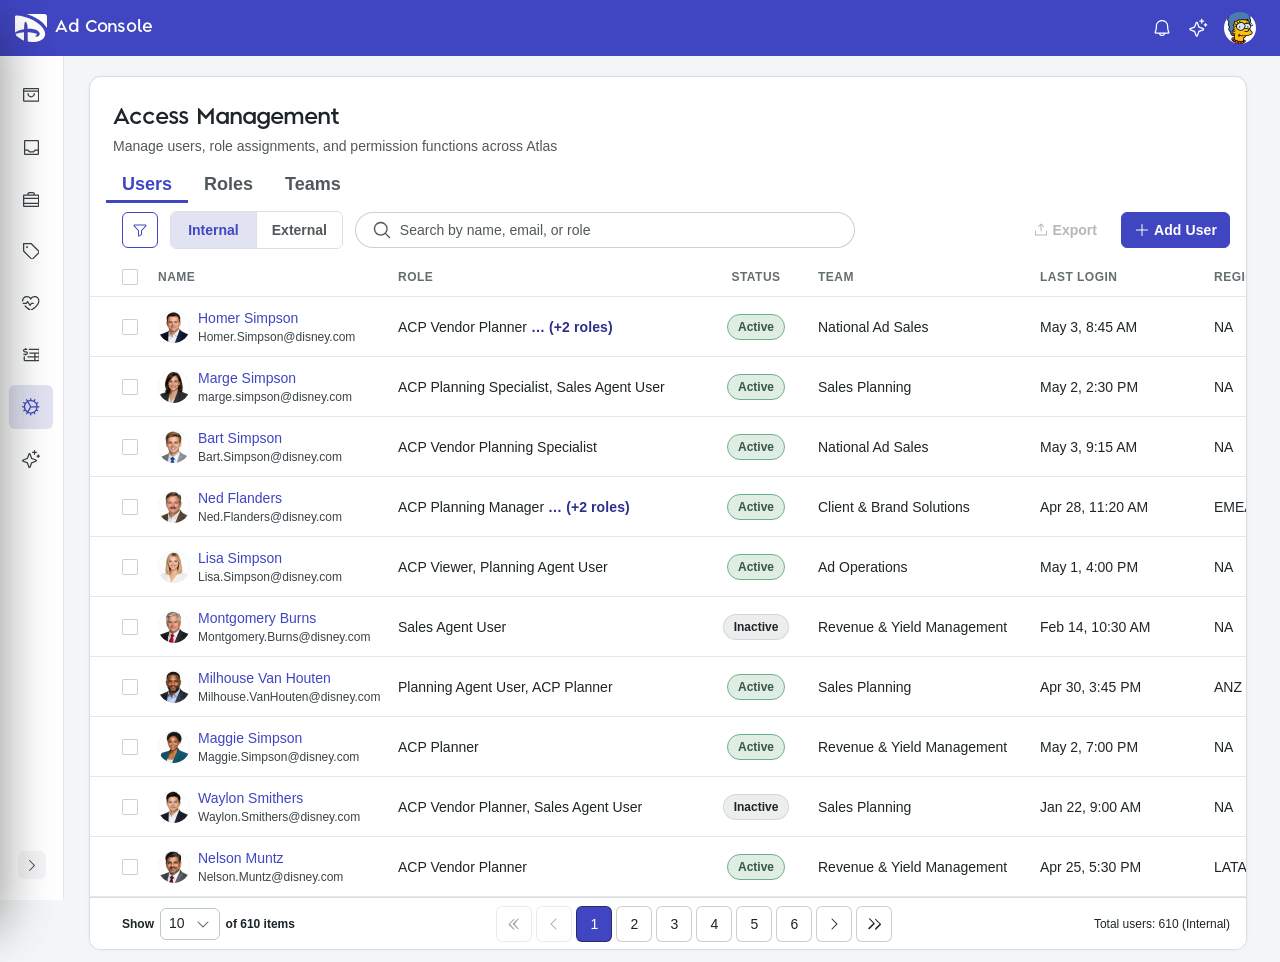
==== commit c65917ea: "Add IAM v4.2 and open it from the site root. The existing root redirect now targets public/v4.2/inde" ====
--- a/public/index.html
+++ b/public/index.html
@@ -8,7 +8,7 @@
   <!-- Root entry point / default-version redirect. Same shortcut pattern
        as `dcm.html` -> `dcm/`, generalized via the shared
        `version-config.js` so this file always resolves to whichever
-       version is `IAM_DEFAULT_VERSION_ID` (currently v4.1) without
+       version is `IAM_DEFAULT_VERSION_ID` (currently v4.2) without
        hardcoding the target path in more than one place (the <meta>
        fallback below is static only because a no-JS browser can't run
        the config-driven redirect either).
@@ -18,23 +18,23 @@
        has painted anything, so the old v1 app (or any version) never
        flashes on screen. `location.replace` (not `.assign`) so the
        redirect doesn't add a "/" entry to browser history: pressing
-       Back from v4.1 after landing here goes to whatever the user
+       Back from v4.2 after landing here goes to whatever the user
        visited before "/", not back to this redirect shell.
 
-       The path is always relative ("v4.1/", never "/v4.1/") so the site
+       The path is always relative ("v4.2/", never "/v4.2/") so the site
        works from any GitLab Pages base path and from a local file/server
        root alike — no origin is ever hardcoded. -->
   <script src="version-config.js?v=20260812v41default"></script>
   <script>
     (function () {
-      var id = window.IAM_DEFAULT_VERSION_ID || "v4.1";
+      var id = window.IAM_DEFAULT_VERSION_ID || "v4.2";
       var versions = window.IAM_VERSIONS || [];
-      var folder = "v4.1";
+      var folder = "v4.2";
       for (var i = 0; i < versions.length; i++) {
         if (versions[i].id === id) { folder = versions[i].folder; break; }
       }
       /* Carry the query string and hash across the hop. A link to
-         "/?redline=1#roles" has to arrive at "/v4.1/?redline=1#roles",
+         "/?redline=1#roles" has to arrive at "/v4.2/?redline=1#roles",
          otherwise every shared deep link that goes through the root
          silently loses the state it was sharing. */
       location.replace(folder + "/" + location.search + location.hash);
@@ -43,23 +43,23 @@
 
   <!-- No-JS fallback only: immediate (0s), not a delayed timeout. Kept
        in sync with IAM_DEFAULT_VERSION_ID by hand since a no-JS browser
-       can't read that constant either. 2026-08-11: default moved from
-       v4/ to v4.1/ (V4.1 duplicate); v4/ remains a fully separate,
-       directly-reachable route/folder — see version-config.js.
+       can't read that constant either. 2026-10-05: default moved from
+       v4.1/ to v4.2/; earlier builds remain directly reachable — see
+       version-config.js.
 
        Wrapped in <noscript> so it can never race the script above: this
-       refresh targets a bare "v4.1/" with no query string or hash, so if
+       refresh targets a bare "v4.2/" with no query string or hash, so if
        the parser reached it before `location.replace()` committed, a
        deep link like "/?redline=1#roles" would arrive at the root of
-       v4.1 with its state silently dropped. -->
+       v4.2 with its state silently dropped. -->
   <noscript>
-    <meta http-equiv="refresh" content="0; url=v4.1/">
+    <meta http-equiv="refresh" content="0; url=v4.2/">
   </noscript>
-  <link rel="canonical" href="v4.1/">
+  <link rel="canonical" href="v4.2/">
 </head>
 <body>
   <noscript>
-    <p><a href="v4.1/">Atlas — User Management</a> — opening the default prototype build…</p>
+    <p><a href="v4.2/">Atlas — User Management</a> — opening the default prototype build…</p>
   </noscript>
 </body>
 </html>
